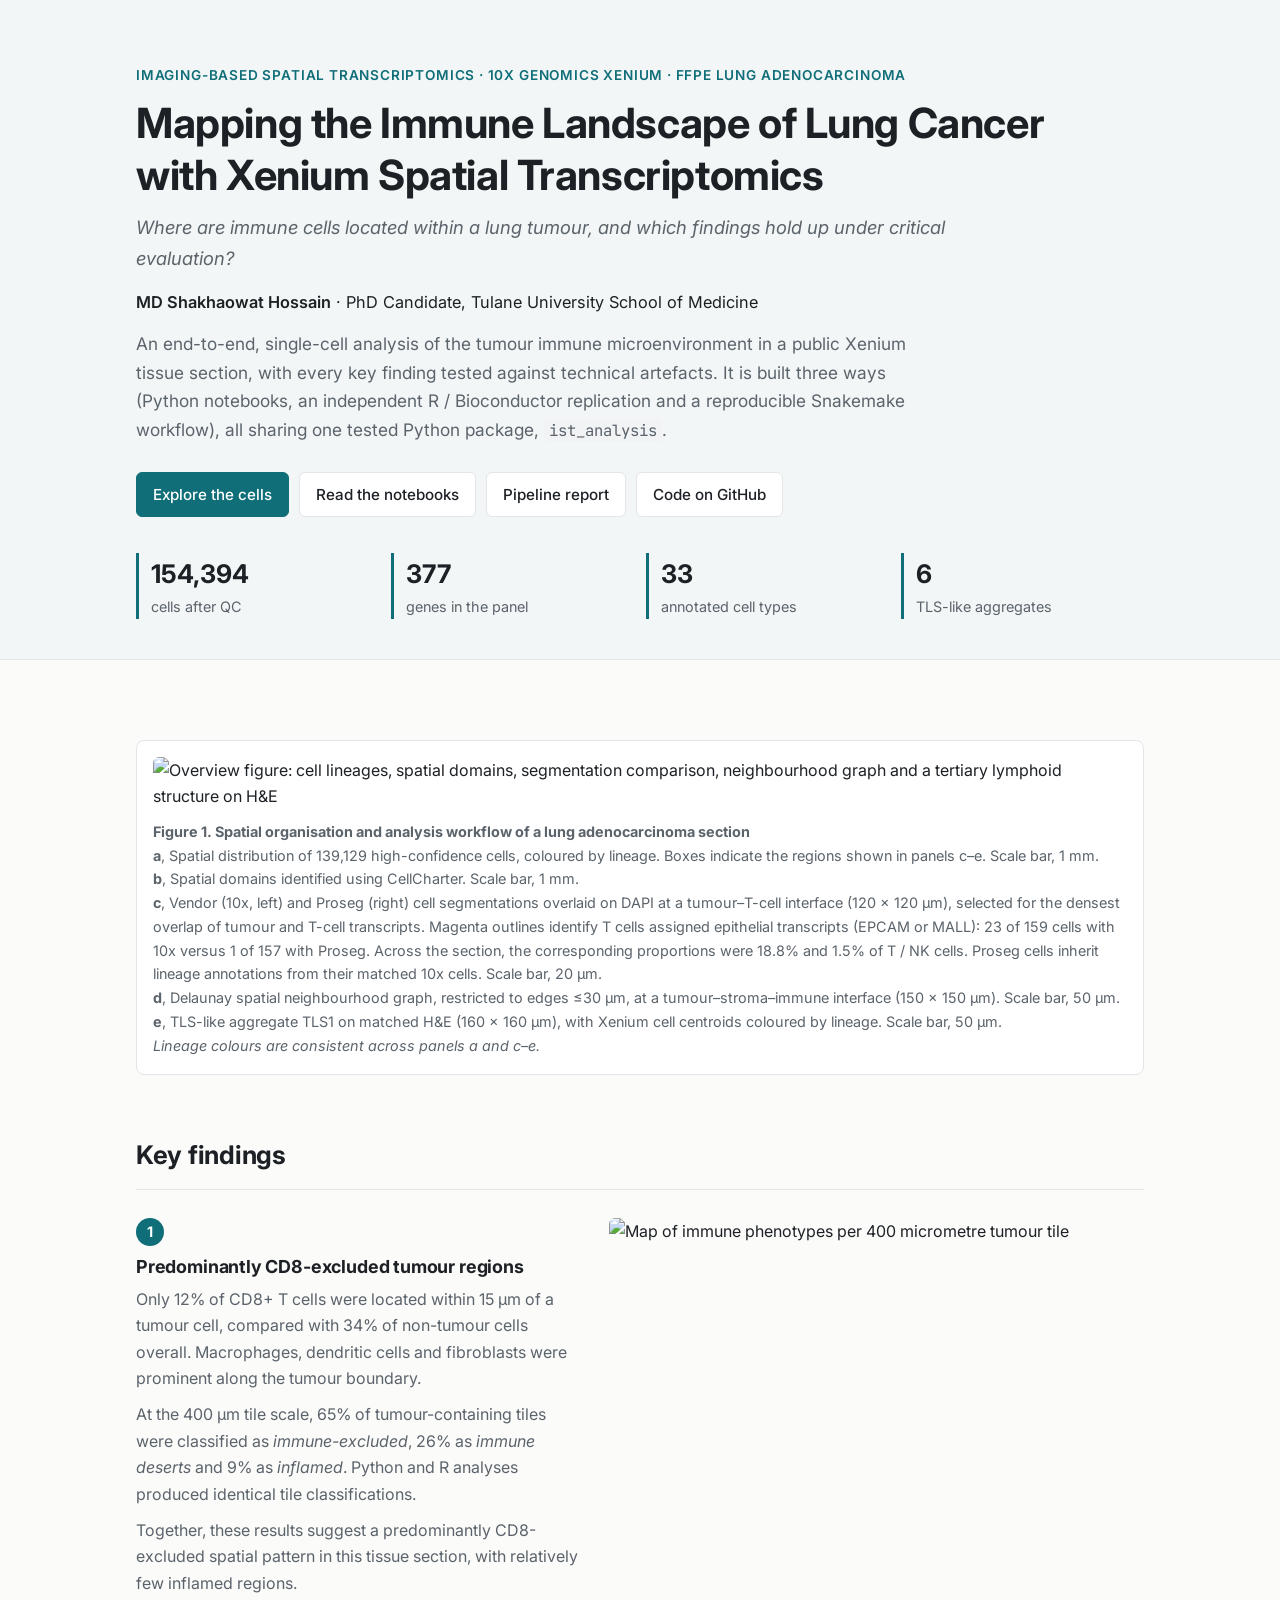
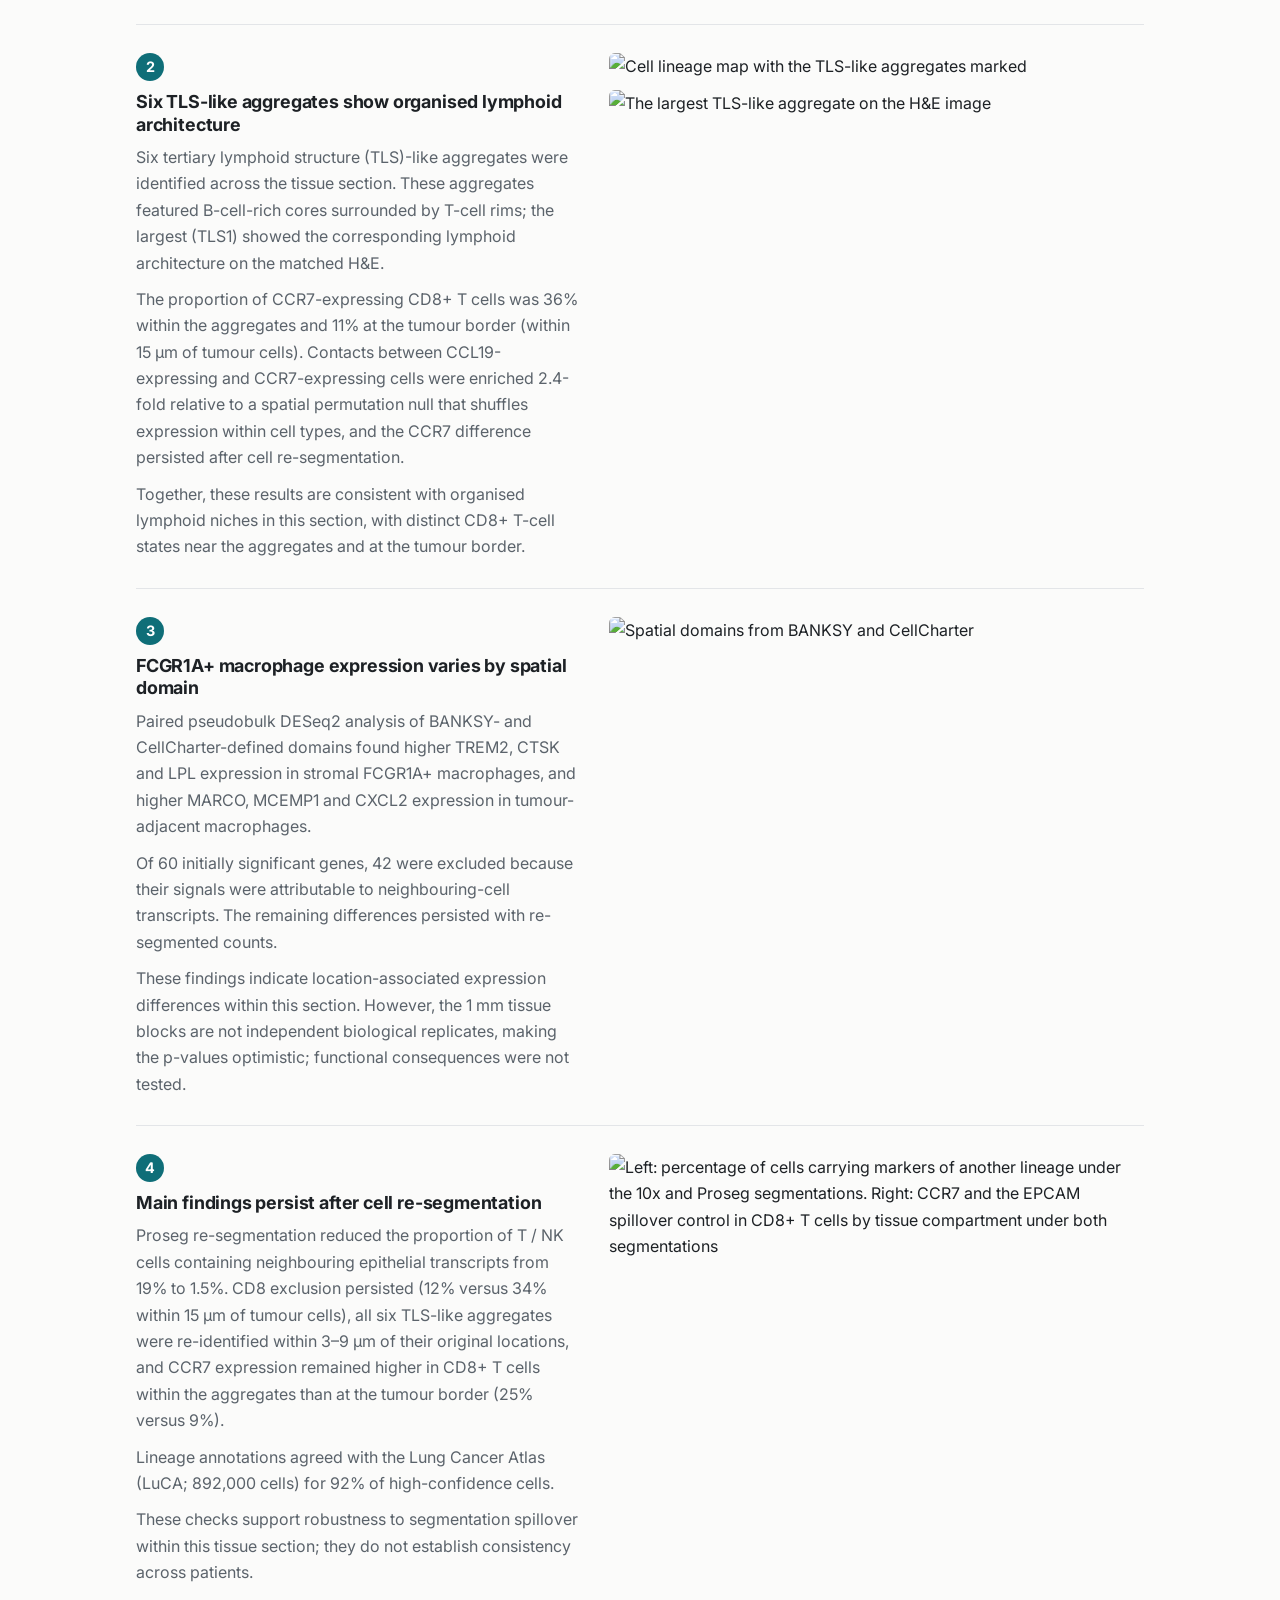
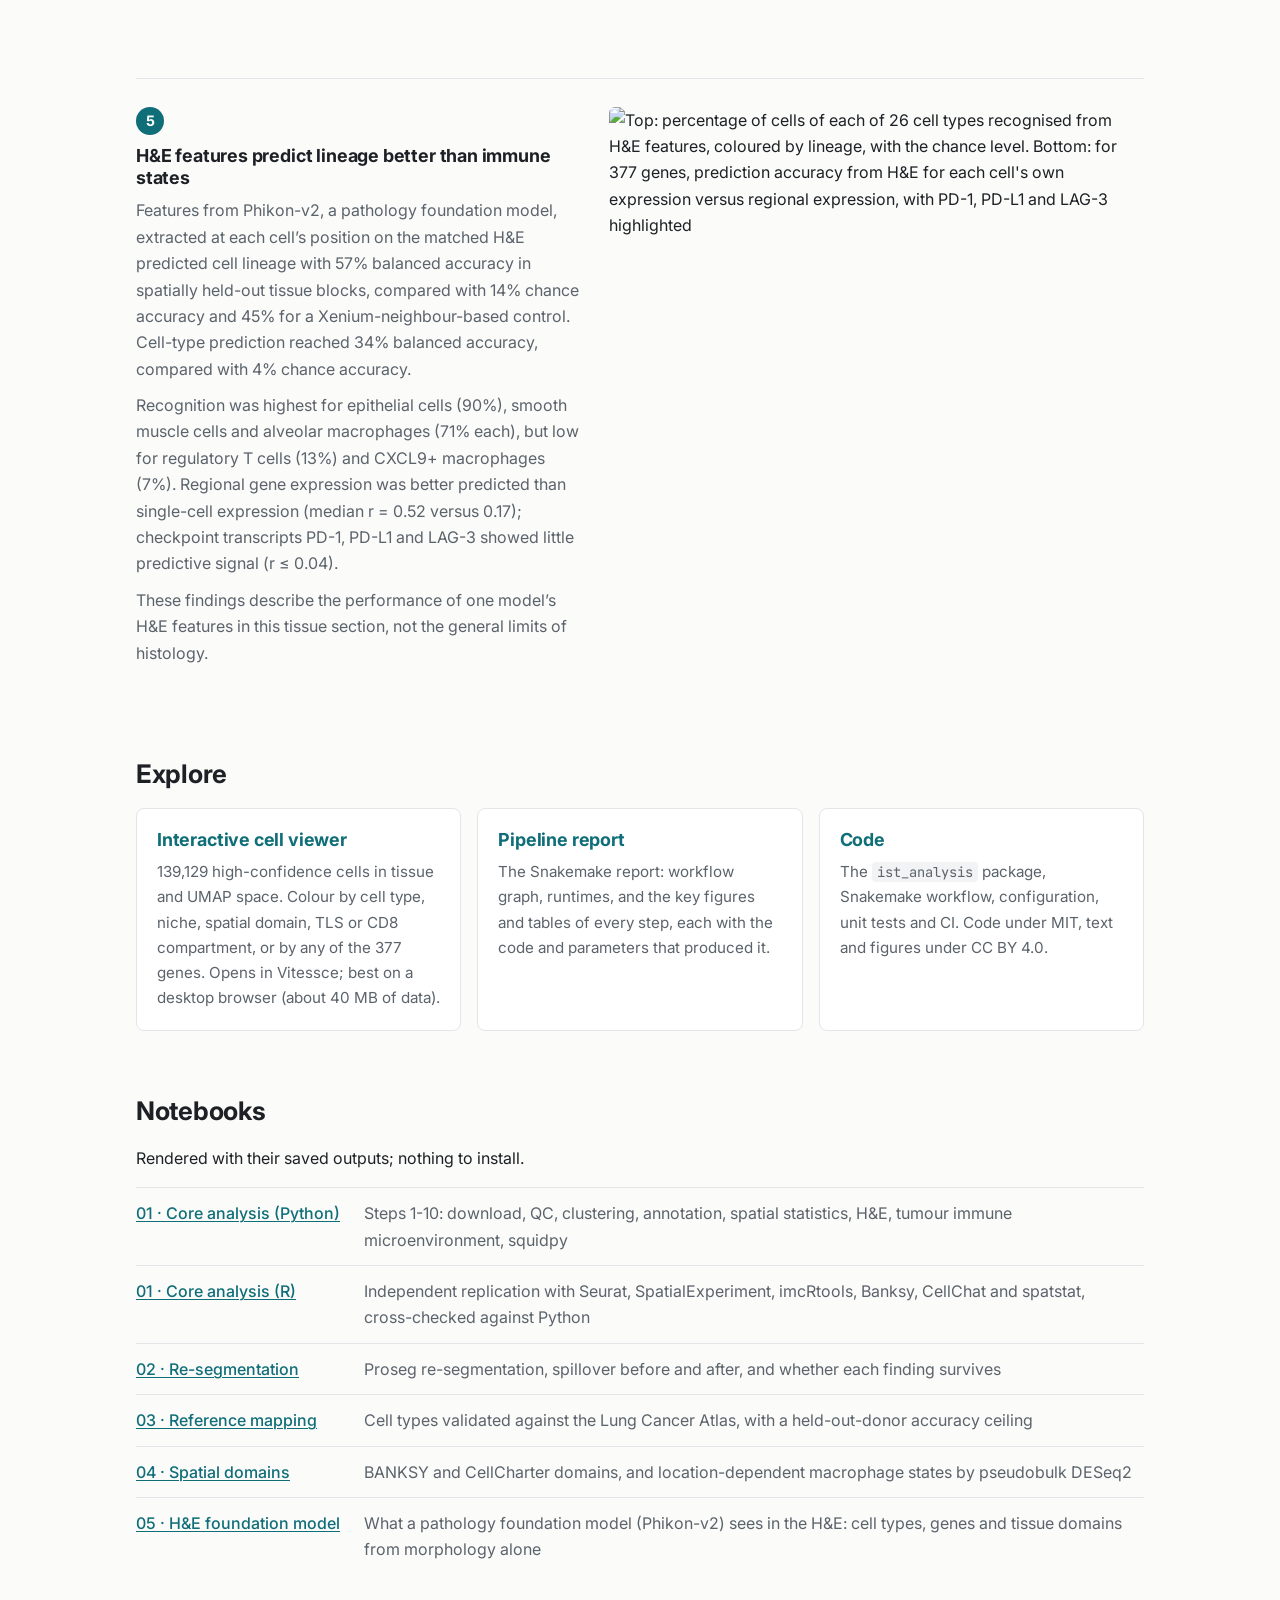
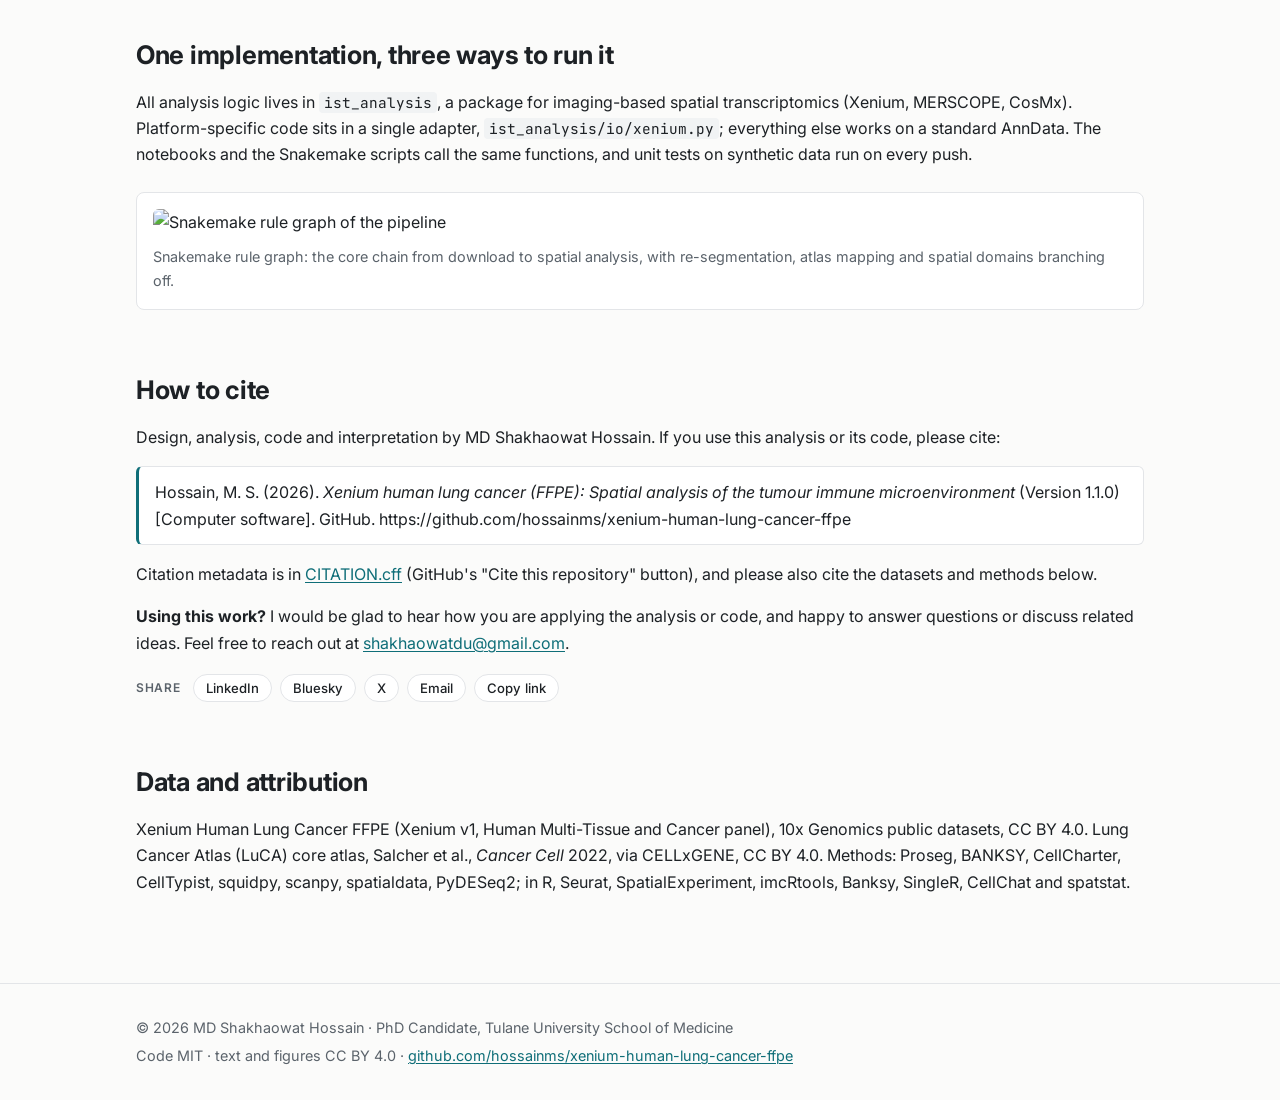
==== site/index.html @ feb4be0e "Add a tracker-free share row to the project website Share links for LinkedIn, Bluesky, X and email, " ====
<!doctype html>
<html lang="en">

<head>
  <meta charset="utf-8">
  <meta name="viewport" content="width=device-width, initial-scale=1">
  <title>Xenium Lung Cancer Immune Landscape</title>
  <meta name="description"
    content="An end-to-end, single-cell analysis of the tumour immune microenvironment in a public 10x Genomics Xenium lung adenocarcinoma section, with every key finding tested against technical artefacts.">
  <meta property="og:type" content="website">
  <meta property="og:title" content="Mapping the Immune Landscape of Lung Cancer with Xenium Spatial Transcriptomics">
  <meta property="og:description"
    content="An end-to-end, single-cell analysis of the tumour immune microenvironment in a public 10x Genomics Xenium lung adenocarcinoma section, with every key finding tested against technical artefacts.">
  <meta property="og:url" content="https://hossainms.github.io/xenium-human-lung-cancer-ffpe/">
  <meta property="og:image"
    content="https://hossainms.github.io/xenium-human-lung-cancer-ffpe/images/overview_figure.jpg">
  <meta property="og:image:alt"
    content="Overview figure: cell lineages, spatial domains, segmentation on DAPI, a spatial neighbourhood graph and a tertiary lymphoid structure on H&amp;E">
  <meta name="twitter:card" content="summary_large_image">
  <meta name="author" content="MD Shakhaowat Hossain">
  <link rel="preconnect" href="https://fonts.googleapis.com">
  <link rel="preconnect" href="https://fonts.gstatic.com" crossorigin>
  <link
    href="https://fonts.googleapis.com/css2?family=Inter:wght@400;500;600;700&family=JetBrains+Mono:wght@400;500&display=swap"
    rel="stylesheet">
  <link rel="stylesheet" href="style.css">
</head>

<body>

  <header class="hero">
    <div class="wrap">
      <p class="eyebrow">Imaging-based spatial transcriptomics &middot; 10x Genomics Xenium &middot; FFPE lung
        adenocarcinoma</p>
      <h1>Mapping the Immune Landscape of Lung Cancer with Xenium Spatial Transcriptomics</h1>
      <p class="subtitle">Where are immune cells located within a lung tumour, and which findings hold up under critical
        evaluation?</p>
      <p class="byline"><strong>MD Shakhaowat Hossain</strong> &middot; PhD Candidate, Tulane University School of
        Medicine</p>
      <p class="lede">An end-to-end, single-cell analysis of the tumour immune microenvironment in a public Xenium
        tissue section,
        with every key finding tested against technical artefacts. It is built three ways (Python notebooks, an
        independent
        R / Bioconductor replication and a reproducible Snakemake workflow), all sharing one tested Python package,
        <code>ist_analysis</code>.
      </p>
      <div class="actions">
        <a class="btn primary"
          href="https://vitessce.io/#?url=https://hossainms.github.io/xenium-human-lung-cancer-ffpe/viewer/config.json">Explore
          the cells</a>
        <a class="btn" href="#notebooks">Read the notebooks</a>
        <a class="btn" href="report.html">Pipeline report</a>
        <a class="btn" href="https://github.com/hossainms/xenium-human-lung-cancer-ffpe">Code on GitHub</a>
      </div>
      <dl class="stats">
        <div>
          <dt>154,394</dt>
          <dd>cells after QC</dd>
        </div>
        <div>
          <dt>377</dt>
          <dd>genes in the panel</dd>
        </div>
        <div>
          <dt>33</dt>
          <dd>annotated cell types</dd>
        </div>
        <div>
          <dt>6</dt>
          <dd>TLS-like aggregates</dd>
        </div>
      </dl>
    </div>
  </header>

  <main class="wrap">

    <section id="overview">
      <figure class="wide"><img src="images/overview_figure.jpg"
          alt="Overview figure: cell lineages, spatial domains, segmentation comparison, neighbourhood graph and a tertiary lymphoid structure on H&amp;E"
          loading="lazy">
        <figcaption><strong>Figure 1. Spatial organisation and analysis workflow of a lung adenocarcinoma section</strong><br><strong>a</strong>, Spatial distribution of 139,129 high-confidence cells, coloured by lineage. Boxes indicate the regions shown in panels c&ndash;e. Scale bar, 1 mm.<br><strong>b</strong>, Spatial domains identified using CellCharter. Scale bar, 1 mm.<br><strong>c</strong>, Vendor (10x, left) and Proseg (right) cell segmentations overlaid on DAPI at a tumour&ndash;T-cell interface (120 &times; 120 &micro;m), selected for the densest overlap of tumour and T-cell transcripts. Magenta outlines identify T cells assigned epithelial transcripts (EPCAM or MALL): 23 of 159 cells with 10x versus 1 of 157 with Proseg. Across the section, the corresponding proportions were 18.8% and 1.5% of T / NK cells. Proseg cells inherit lineage annotations from their matched 10x cells. Scale bar, 20 &micro;m.<br><strong>d</strong>, Delaunay spatial neighbourhood graph, restricted to edges &le;30 &micro;m, at a tumour&ndash;stroma&ndash;immune interface (150 &times; 150 &micro;m). Scale bar, 50 &micro;m.<br><strong>e</strong>, TLS-like aggregate TLS1 on matched H&amp;E (160 &times; 160 &micro;m), with Xenium cell centroids coloured by lineage. Scale bar, 50 &micro;m.<br><em>Lineage colours are consistent across panels a and c&ndash;e.</em></figcaption>
      </figure>
    </section>

    <section id="findings">
      <h2>Key findings</h2>

      <article class="finding">
        <div class="text">
          <span class="num">1</span>
          <h3>Predominantly CD8-excluded tumour regions</h3>
          <p>Only 12% of CD8+ T cells were located within 15 &micro;m of a tumour cell, compared with 34% of non-tumour
            cells
            overall. Macrophages, dendritic cells and fibroblasts were prominent along the tumour boundary.</p>
          <p>At the 400 &micro;m tile scale, 65% of tumour-containing tiles were classified as <em>immune-excluded</em>,
            26% as
            <em>immune deserts</em> and 9% as <em>inflamed</em>. Python and R analyses produced identical tile
            classifications.
          </p>
          <p>Together, these results suggest a predominantly CD8-excluded spatial pattern in this tissue section, with
            relatively few inflamed regions.</p>
        </div>
        <figure><img src="images/immune_phenotypes.png" alt="Map of immune phenotypes per 400 micrometre tumour tile"
            loading="lazy"></figure>
      </article>

      <article class="finding">
        <div class="text">
          <span class="num">2</span>
          <h3>Six TLS-like aggregates show organised lymphoid architecture</h3>
          <p>Six tertiary lymphoid structure (TLS)-like aggregates were identified across the tissue section. These
            aggregates featured B-cell-rich cores surrounded by T-cell rims; the largest (TLS1) showed the corresponding
            lymphoid architecture on the matched H&amp;E.</p>
          <p>The proportion of CCR7-expressing CD8+ T cells was 36% within the aggregates and 11% at the tumour border
            (within 15 &micro;m of tumour cells). Contacts between CCL19-expressing and CCR7-expressing cells were
            enriched 2.4-fold relative to a spatial permutation null that shuffles expression within cell types, and the
            CCR7 difference persisted after cell re-segmentation.</p>
          <p>Together, these results are consistent with organised lymphoid niches in this section, with distinct CD8+
            T-cell states near the aggregates and at the tumour border.</p>
        </div>
        <figure><img src="images/tls_lineage_map.jpg" alt="Cell lineage map with the TLS-like aggregates marked"
            loading="lazy">
          <img src="images/he_tls_window.jpg" alt="The largest TLS-like aggregate on the H&amp;E image" loading="lazy">
        </figure>
      </article>

      <article class="finding">
        <div class="text">
          <span class="num">3</span>
          <h3>FCGR1A+ macrophage expression varies by spatial domain</h3>
          <p>Paired pseudobulk DESeq2 analysis of BANKSY- and CellCharter-defined domains found higher TREM2, CTSK and
            LPL expression in stromal FCGR1A+ macrophages, and higher MARCO, MCEMP1 and CXCL2 expression in
            tumour-adjacent macrophages.</p>
          <p>Of 60 initially significant genes, 42 were excluded because their signals were attributable to
            neighbouring-cell transcripts. The remaining differences persisted with re-segmented counts.</p>
          <p>These findings indicate location-associated expression differences within this section. However, the 1 mm
            tissue blocks are not independent biological replicates, making the p-values optimistic; functional
            consequences were not tested.</p>
        </div>
        <figure><img src="images/spatial_domains.jpg" alt="Spatial domains from BANKSY and CellCharter" loading="lazy">
        </figure>
      </article>

      <article class="finding">
        <div class="text">
          <span class="num">4</span>
          <h3>Main findings persist after cell re-segmentation</h3>
          <p>Proseg re-segmentation reduced the proportion of T / NK cells containing neighbouring epithelial
            transcripts from 19% to 1.5%. CD8 exclusion persisted (12% versus 34% within 15 &micro;m of tumour cells),
            all six TLS-like aggregates were re-identified within 3&ndash;9 &micro;m of their original locations, and
            CCR7 expression remained higher in CD8+ T cells within the aggregates than at the tumour border (25% versus
            9%).</p>
          <p>Lineage annotations agreed with the Lung Cancer Atlas (LuCA; 892,000 cells) for 92% of high-confidence
            cells.</p>
          <p>These checks support robustness to segmentation spillover within this tissue section; they do not establish
            consistency across patients.</p>
        </div>
        <figure><img src="images/resegmentation_robustness.jpg"
            alt="Left: percentage of cells carrying markers of another lineage under the 10x and Proseg segmentations. Right: CCR7 and the EPCAM spillover control in CD8+ T cells by tissue compartment under both segmentations"
            loading="lazy"></figure>
      </article>
    </section>

    <section id="he">
      <article class="finding">
        <div class="text">
          <span class="num">5</span>
          <h3>H&amp;E features predict lineage better than immune states</h3>
      <p>Features from Phikon-v2, a pathology foundation model, extracted at each cell’s position on the matched H&amp;E predicted cell lineage with 57% balanced accuracy in spatially held-out tissue blocks, compared with 14% chance accuracy and 45% for a Xenium-neighbour-based control. Cell-type prediction reached 34% balanced accuracy, compared with 4% chance accuracy.</p>
      <p>Recognition was highest for epithelial cells (90%), smooth muscle cells and alveolar macrophages (71% each), but low for regulatory T cells (13%) and CXCL9+ macrophages (7%). Regional gene expression was better predicted than single-cell expression (median r = 0.52 versus 0.17); checkpoint transcripts PD-1, PD-L1 and LAG-3 showed little predictive signal (r &le; 0.04).</p>
      <p>These findings describe the performance of one model’s H&amp;E features in this tissue section, not the general limits of histology.</p>
    </div>
    <figure><img src="images/he_foundation_model.jpg" alt="Top: percentage of cells of each of 26 cell types recognised from H&amp;E features, coloured by lineage, with the chance level. Bottom: for 377 genes, prediction accuracy from H&amp;E for each cell's own expression versus regional expression, with PD-1, PD-L1 and LAG-3 highlighted" loading="lazy"></figure>
      </article>
    </section>

    <section id="explore">
      <h2>Explore</h2>
      <div class="cards">
        <a class="card"
          href="https://vitessce.io/#?url=https://hossainms.github.io/xenium-human-lung-cancer-ffpe/viewer/config.json">
          <h3>Interactive cell viewer</h3>
          <p>139,129 high-confidence cells in tissue and UMAP space. Colour by cell type, niche, spatial domain, TLS or
            CD8 compartment, or by any of the 377 genes. Opens in Vitessce; best on a desktop
            browser (about 40 MB of data).</p>
        </a>
        <a class="card" href="report.html">
          <h3>Pipeline report</h3>
          <p>The Snakemake report: workflow graph, runtimes, and the key figures and tables of every step, each with the
            code
            and parameters that produced it.</p>
        </a>
        <a class="card" href="https://github.com/hossainms/xenium-human-lung-cancer-ffpe">
          <h3>Code</h3>
          <p>The <code>ist_analysis</code> package, Snakemake workflow, configuration, unit tests and CI. Code under
            MIT,
            text and figures under CC BY 4.0.</p>
        </a>
      </div>
    </section>

    <section id="notebooks">
      <h2>Notebooks</h2>
      <p>Rendered with their saved outputs; nothing to install.</p>
      <table class="list">
        <tbody>
          <tr>
            <td><a href="notebooks/01_core_python.html">01 &middot; Core analysis (Python)</a></td>
            <td>Steps 1-10: download, QC, clustering, annotation, spatial statistics, H&amp;E, tumour immune
              microenvironment, squidpy</td>
          </tr>
          <tr>
            <td><a href="notebooks/01_core_R.html">01 &middot; Core analysis (R)</a></td>
            <td>Independent replication with Seurat, SpatialExperiment, imcRtools, Banksy, CellChat and spatstat,
              cross-checked against Python</td>
          </tr>
          <tr>
            <td><a href="notebooks/02_resegmentation_proseg.html">02 &middot; Re-segmentation</a></td>
            <td>Proseg re-segmentation, spillover before and after, and whether each finding survives</td>
          </tr>
          <tr>
            <td><a href="notebooks/03_reference_mapping.html">03 &middot; Reference mapping</a></td>
            <td>Cell types validated against the Lung Cancer Atlas, with a held-out-donor accuracy ceiling</td>
          </tr>
          <tr>
            <td><a href="notebooks/04_spatial_domains.html">04 &middot; Spatial domains</a></td>
            <td>BANKSY and CellCharter domains, and location-dependent macrophage states by pseudobulk DESeq2</td>
          </tr>
          <tr>
            <td><a href="notebooks/05_he_foundation_model.html">05 &middot; H&amp;E foundation model</a></td>
            <td>What a pathology foundation model (Phikon-v2) sees in the H&amp;E: cell types, genes and tissue domains
              from morphology alone</td>
          </tr>
        </tbody>
      </table>
    </section>

    <section id="pipeline">
      <h2>One implementation, three ways to run it</h2>
      <p>All analysis logic lives in <code>ist_analysis</code>, a package for imaging-based spatial transcriptomics
        (Xenium, MERSCOPE, CosMx). Platform-specific code sits in a single adapter,
        <code>ist_analysis/io/xenium.py</code>;
        everything else works on a standard AnnData. The notebooks and the Snakemake scripts call the same functions,
        and
        unit tests on synthetic data run on every push.</p>
      <figure class="wide"><img src="images/rulegraph.png" alt="Snakemake rule graph of the pipeline" loading="lazy">
        <figcaption>Snakemake rule graph: the core chain from download to spatial analysis, with re-segmentation, atlas
          mapping and spatial domains branching off.</figcaption>
      </figure>
    </section>

    <section id="cite">
      <h2>How to cite</h2>
      <p>Design, analysis, code and interpretation by MD Shakhaowat Hossain. If you use this analysis or its code,
        please cite:</p>
      <p class="citation">Hossain, M. S. (2026). <em>Xenium human lung cancer (FFPE): Spatial analysis of the tumour
          immune
          microenvironment</em> (Version 1.1.0) [Computer software]. GitHub.
        https://github.com/hossainms/xenium-human-lung-cancer-ffpe</p>
      <p>Citation metadata is in <a
          href="https://github.com/hossainms/xenium-human-lung-cancer-ffpe/blob/main/CITATION.cff">CITATION.cff</a>
        (GitHub's "Cite this repository" button), and please also cite the datasets and methods below.</p>
      <p><strong>Using this work?</strong> I would be glad to hear how you are applying the analysis or code, and happy
        to answer
        questions or discuss related ideas. Feel free to reach out at <a
          href="mailto:shakhaowatdu@gmail.com">shakhaowatdu@gmail.com</a>.</p>
      <div class="share-row" data-url="https://hossainms.github.io/xenium-human-lung-cancer-ffpe/" data-title="Mapping the Immune Landscape of Lung Cancer with Xenium Spatial Transcriptomics">
    <span class="share-label">Share</span>
    <button type="button" class="share-pill" data-native-share hidden>Share&hellip;</button>
    <a class="share-pill" href="https://www.linkedin.com/sharing/share-offsite/?url=https%3A%2F%2Fhossainms.github.io%2Fxenium-human-lung-cancer-ffpe%2F" target="_blank" rel="noopener noreferrer">LinkedIn</a>
    <a class="share-pill" href="https://bsky.app/intent/compose?text=Mapping%20the%20Immune%20Landscape%20of%20Lung%20Cancer%20with%20Xenium%20Spatial%20Transcriptomics%20https%3A%2F%2Fhossainms.github.io%2Fxenium-human-lung-cancer-ffpe%2F" target="_blank" rel="noopener noreferrer">Bluesky</a>
    <a class="share-pill" href="https://x.com/intent/post?text=Mapping%20the%20Immune%20Landscape%20of%20Lung%20Cancer%20with%20Xenium%20Spatial%20Transcriptomics&amp;url=https%3A%2F%2Fhossainms.github.io%2Fxenium-human-lung-cancer-ffpe%2F" target="_blank" rel="noopener noreferrer">X</a>
    <a class="share-pill" href="mailto:?subject=Mapping%20the%20Immune%20Landscape%20of%20Lung%20Cancer%20with%20Xenium%20Spatial%20Transcriptomics&amp;body=An%20end-to-end%2C%20single-cell%20analysis%20of%20the%20tumour%20immune%20microenvironment%20in%20a%20public%2010x%20Genomics%20Xenium%20lung%20adenocarcinoma%20section.%0A%0Ahttps%3A%2F%2Fhossainms.github.io%2Fxenium-human-lung-cancer-ffpe%2F">Email</a>
    <button type="button" class="share-pill" data-copy-link>Copy link</button>
  </div>
  <script>
    document.querySelectorAll(".share-row").forEach(function (row) {
      var url = row.dataset.url, title = row.dataset.title;
      var nat = row.querySelector("[data-native-share]");
      if (nat && navigator.share) { nat.hidden = false; nat.onclick = function () { navigator.share({ title: title, url: url }).catch(function () {}); }; }
      var copy = row.querySelector("[data-copy-link]");
      copy.onclick = function () {
        (navigator.clipboard ? navigator.clipboard.writeText(url) : Promise.reject()).then(
          function () { copy.textContent = "Link copied"; }, function () { copy.textContent = url; });
        setTimeout(function () { copy.textContent = "Copy link"; }, 2500);
      };
    });
  </script>
</section>

    <section id="data">
      <h2>Data and attribution</h2>
      <p>Xenium Human Lung Cancer FFPE (Xenium v1, Human Multi-Tissue and Cancer panel), 10x Genomics public datasets,
        CC BY 4.0. Lung Cancer Atlas (LuCA) core atlas, Salcher et al., <em>Cancer Cell</em> 2022, via CELLxGENE, CC BY
        4.0.
        Methods: Proseg, BANKSY, CellCharter, CellTypist, squidpy, scanpy, spatialdata, PyDESeq2; in R, Seurat,
        SpatialExperiment, imcRtools, Banksy, SingleR, CellChat and spatstat.</p>
    </section>

  </main>

  <footer>
    <div class="wrap">
      <p>&copy; 2026 MD Shakhaowat Hossain &middot; PhD Candidate, Tulane University School of Medicine</p>
      <p>Code MIT &middot; text and figures CC BY 4.0 &middot;
        <a
          href="https://github.com/hossainms/xenium-human-lung-cancer-ffpe">github.com/hossainms/xenium-human-lung-cancer-ffpe</a>
      </p>
    </div>
  </footer>

</body>

</html>
---- site/style.css ----
:root {
  --bg: #fbfbfa;
  --surface: #ffffff;
  --text: #1d2125;
  --muted: #5b636b;
  --line: #e3e5e8;
  --accent: #0f6e78;
  --accent-text: #ffffff;
  --code-bg: #f1f3f4;
  --hero-bg: #f2f6f6;
}
@media (prefers-color-scheme: dark) {
  :root:not([data-theme="light"]) {
    --bg: #14171a;
    --surface: #1b1f23;
    --text: #e6e8ea;
    --muted: #a0a8b0;
    --line: #2d3338;
    --accent: #5fc3cc;
    --accent-text: #0d1416;
    --code-bg: #242a2f;
    --hero-bg: #172024;
  }
}
:root[data-theme="dark"] {
  --bg: #14171a; --surface: #1b1f23; --text: #e6e8ea; --muted: #a0a8b0; --line: #2d3338;
  --accent: #5fc3cc; --accent-text: #0d1416; --code-bg: #242a2f; --hero-bg: #172024;
}

* { box-sizing: border-box; }
html { scroll-behavior: smooth; }
body {
  margin: 0;
  background: var(--bg);
  color: var(--text);
  font: 16px/1.65 Inter, system-ui, -apple-system, "Segoe UI", sans-serif;
  -webkit-font-smoothing: antialiased;
}
.wrap { max-width: 1040px; margin: 0 auto; padding: 0 16px; }
a { color: var(--accent); text-decoration-thickness: 1px; text-underline-offset: 2px; }
code { font: 0.9em "JetBrains Mono", ui-monospace, monospace; background: var(--code-bg); padding: 1px 5px; border-radius: 4px; }
h1, h2, h3 { line-height: 1.25; letter-spacing: -0.01em; }
h2 { font-size: 1.6rem; margin: 0 0 18px; }
h3 { font-size: 1.12rem; margin: 0 0 8px; }
section { padding: 56px 0 8px; }
img { max-width: 100%; height: auto; display: block; border-radius: 6px; }

/* hero */
.hero { background: var(--hero-bg); border-bottom: 1px solid var(--line); padding: 64px 0 40px; }
.eyebrow { color: var(--accent); font-weight: 600; font-size: 0.85rem; text-transform: uppercase; letter-spacing: 0.06em; margin: 0 0 12px; }
.hero h1 { font-size: clamp(1.8rem, 4vw, 2.6rem); margin: 0 0 16px; max-width: 22em; }
.subtitle { color: var(--muted); font-size: 1.15rem; font-style: italic; margin: -6px 0 16px; max-width: 44em; }
.byline { font-size: 1.02rem; margin: 0 0 14px; }
.byline strong { font-weight: 600; }
.citation { background: var(--surface); border: 1px solid var(--line); border-left: 3px solid var(--accent); border-radius: 6px; padding: 12px 16px; }
.lede { color: var(--muted); font-size: 1.08rem; max-width: 46em; margin: 0 0 28px; }
.actions { display: flex; flex-wrap: wrap; gap: 10px; margin-bottom: 36px; }
.btn {
  display: inline-block; padding: 9px 16px; border-radius: 6px; border: 1px solid var(--line);
  background: var(--surface); color: var(--text); text-decoration: none; font-weight: 500; font-size: 0.95rem;
}
.btn:hover { border-color: var(--accent); }
.btn.primary { background: var(--accent); border-color: var(--accent); color: var(--accent-text); }
.stats { display: grid; grid-template-columns: repeat(4, 1fr); gap: 12px; margin: 0; }
.stats div { border-left: 3px solid var(--accent); padding-left: 12px; }
.stats dt { font-size: 1.6rem; font-weight: 700; }
.stats dd { margin: 0; color: var(--muted); font-size: 0.9rem; }

/* findings */
.finding {
  display: grid; grid-template-columns: minmax(0, 5fr) minmax(0, 6fr); gap: 28px; align-items: start;
  padding: 28px 0; border-top: 1px solid var(--line);
}
.finding.plain { grid-template-columns: 1fr; }
.finding.plain .text { max-width: 46em; }
.finding figure { margin: 0; display: grid; gap: 10px; }
.finding p { color: var(--muted); margin: 0; }
.finding p + p { margin-top: 10px; }
.num {
  display: inline-grid; place-items: center; width: 28px; height: 28px; border-radius: 50%;
  background: var(--accent); color: var(--accent-text); font-weight: 700; font-size: 0.9rem; margin-bottom: 10px;
}

/* cards */
.cards { display: grid; grid-template-columns: repeat(3, 1fr); gap: 16px; }
.card {
  display: block; background: var(--surface); border: 1px solid var(--line); border-radius: 8px; padding: 20px;
  color: var(--text); text-decoration: none;
}
.card:hover { border-color: var(--accent); }
.card h3 { color: var(--accent); }
.card p { color: var(--muted); margin: 0; font-size: 0.95rem; }

/* notebook list */
.list { width: 100%; border-collapse: collapse; }
.list td { padding: 12px 10px 12px 0; border-top: 1px solid var(--line); vertical-align: top; }
.list td:first-child { white-space: nowrap; font-weight: 500; padding-right: 24px; }
.list td:last-child { color: var(--muted); }

figure.wide { margin: 24px 0 0; background: #ffffff; border: 1px solid var(--line); border-radius: 8px; padding: 16px; }
figure.wide figcaption { color: #5b636b; font-size: 0.9rem; margin-top: 10px; }

footer { margin-top: 64px; padding: 28px 0; border-top: 1px solid var(--line); color: var(--muted); font-size: 0.9rem; }
footer p { margin: 4px 0; }

@media (max-width: 760px) {
  .hero { padding: 40px 0 28px; }
  .stats { grid-template-columns: repeat(2, 1fr); }
  .finding { grid-template-columns: 1fr; gap: 16px; }
  .cards { grid-template-columns: 1fr; }
  .list td { display: block; padding: 4px 0; border: 0; }
  .list tr { display: block; border-top: 1px solid var(--line); padding: 10px 0; }
  .list td:first-child { white-space: normal; }
}

/* share row: plain links, no third-party scripts */
.share-row { display: flex; flex-wrap: wrap; align-items: center; gap: 8px; margin-top: 18px; }
.share-label { color: var(--muted); font-size: 0.75rem; font-weight: 600; letter-spacing: 0.06em; text-transform: uppercase; margin-right: 4px; }
.share-pill { font: 500 0.82rem Inter, system-ui, sans-serif; padding: 5px 12px; border-radius: 999px; border: 1px solid var(--line);
  background: var(--surface); color: var(--text); text-decoration: none; cursor: pointer; }
.share-pill:hover { border-color: var(--accent); }
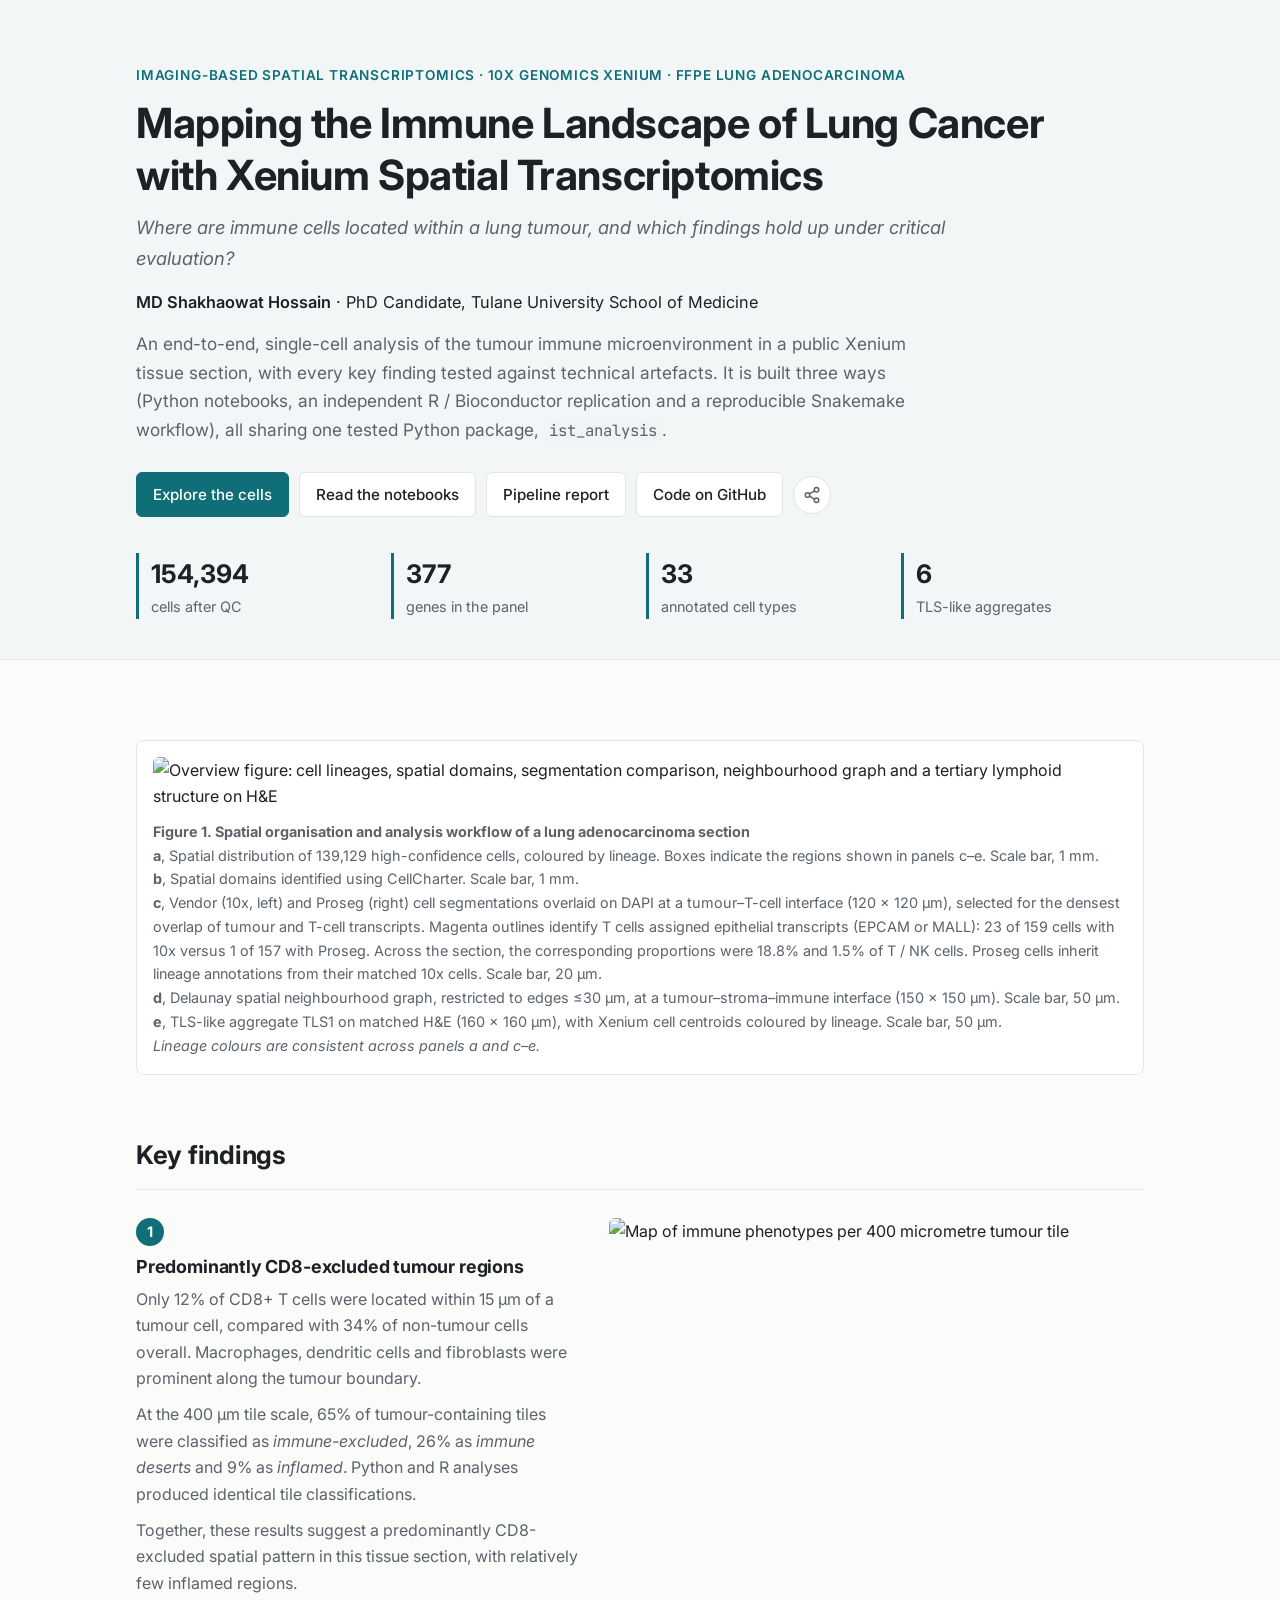
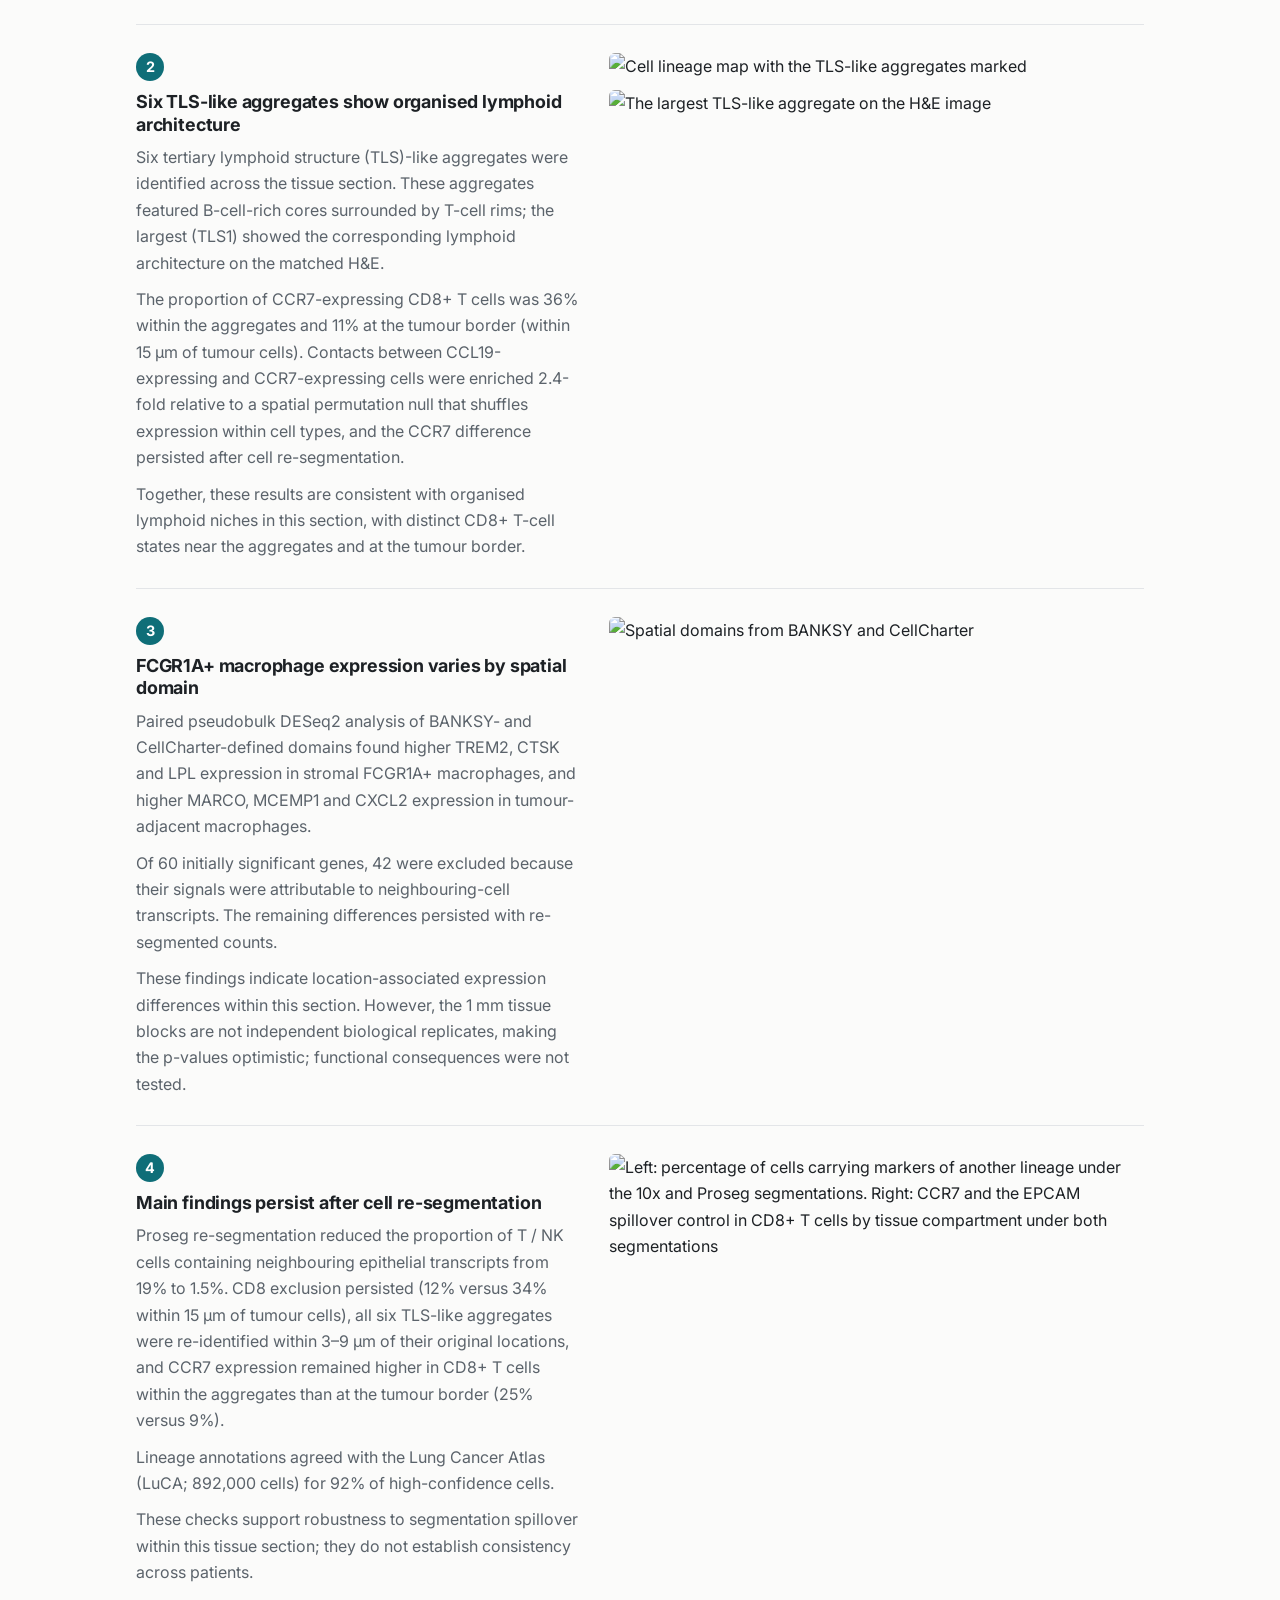
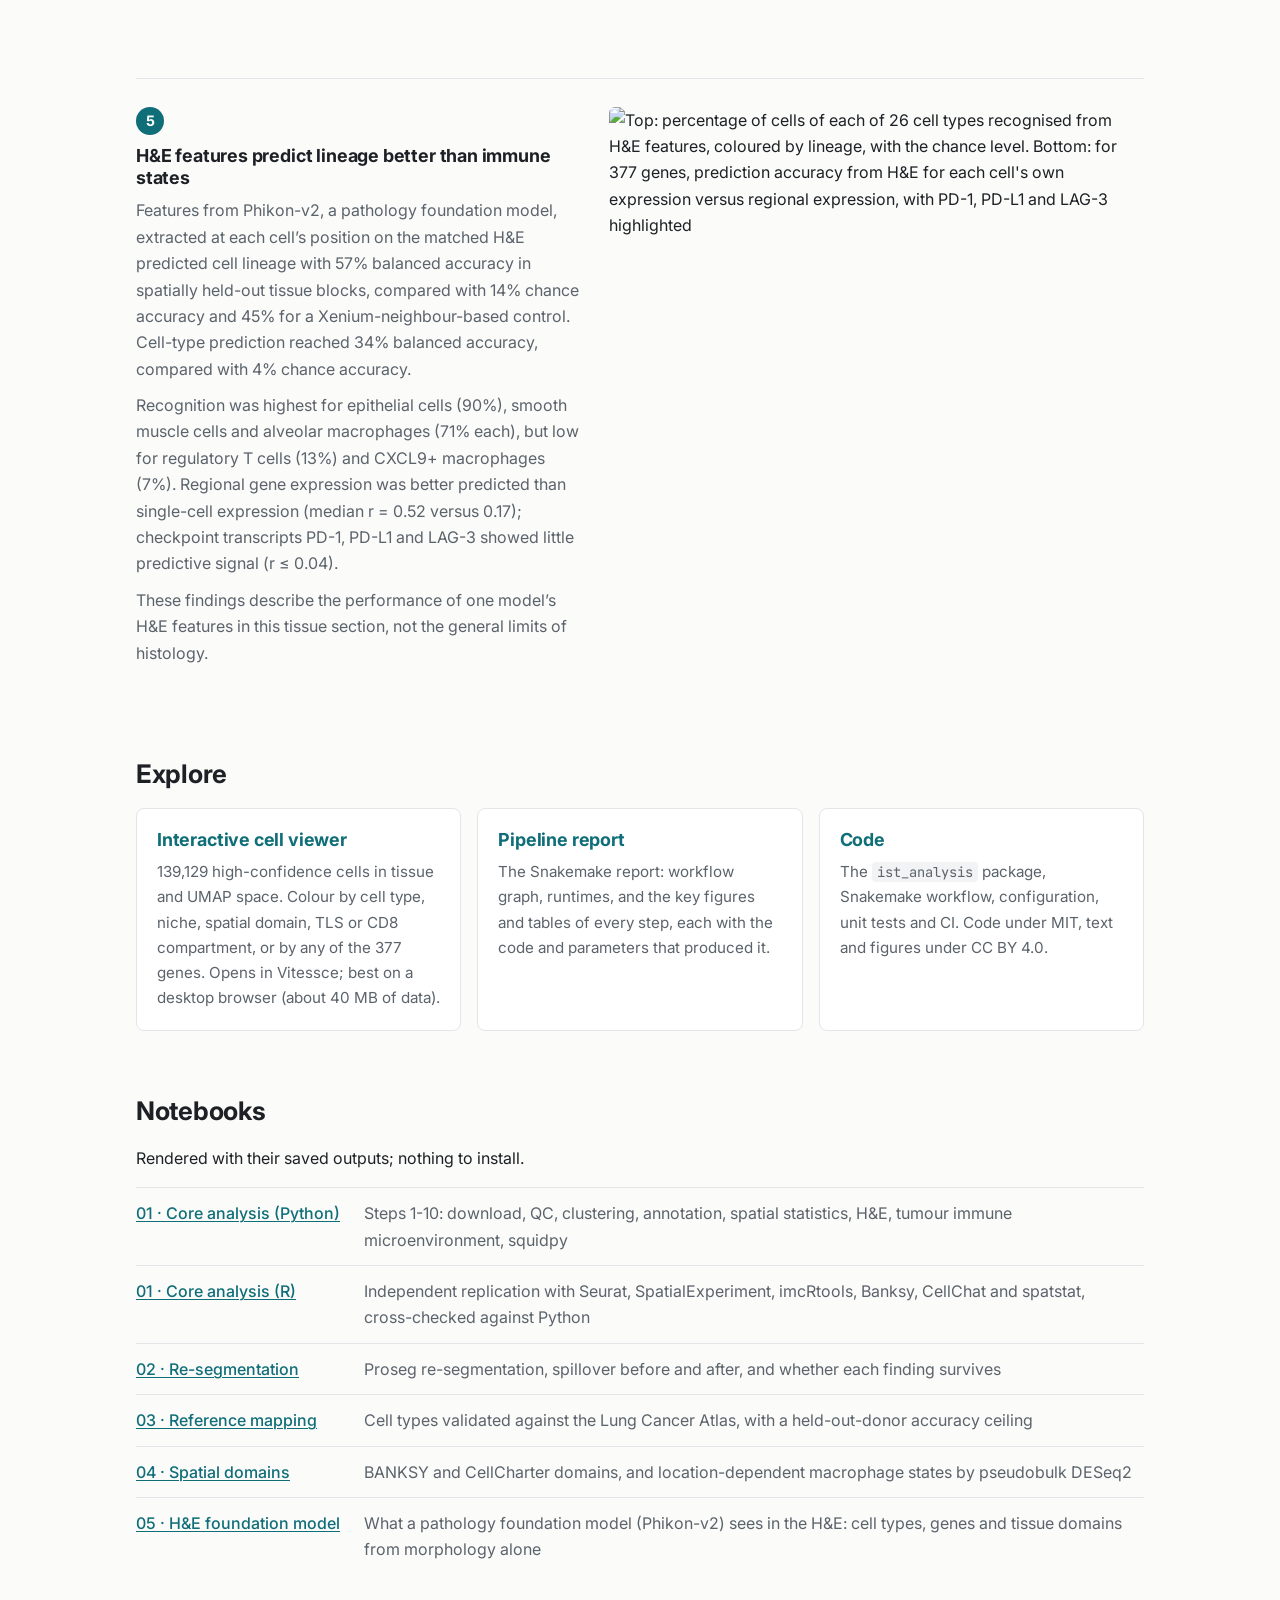
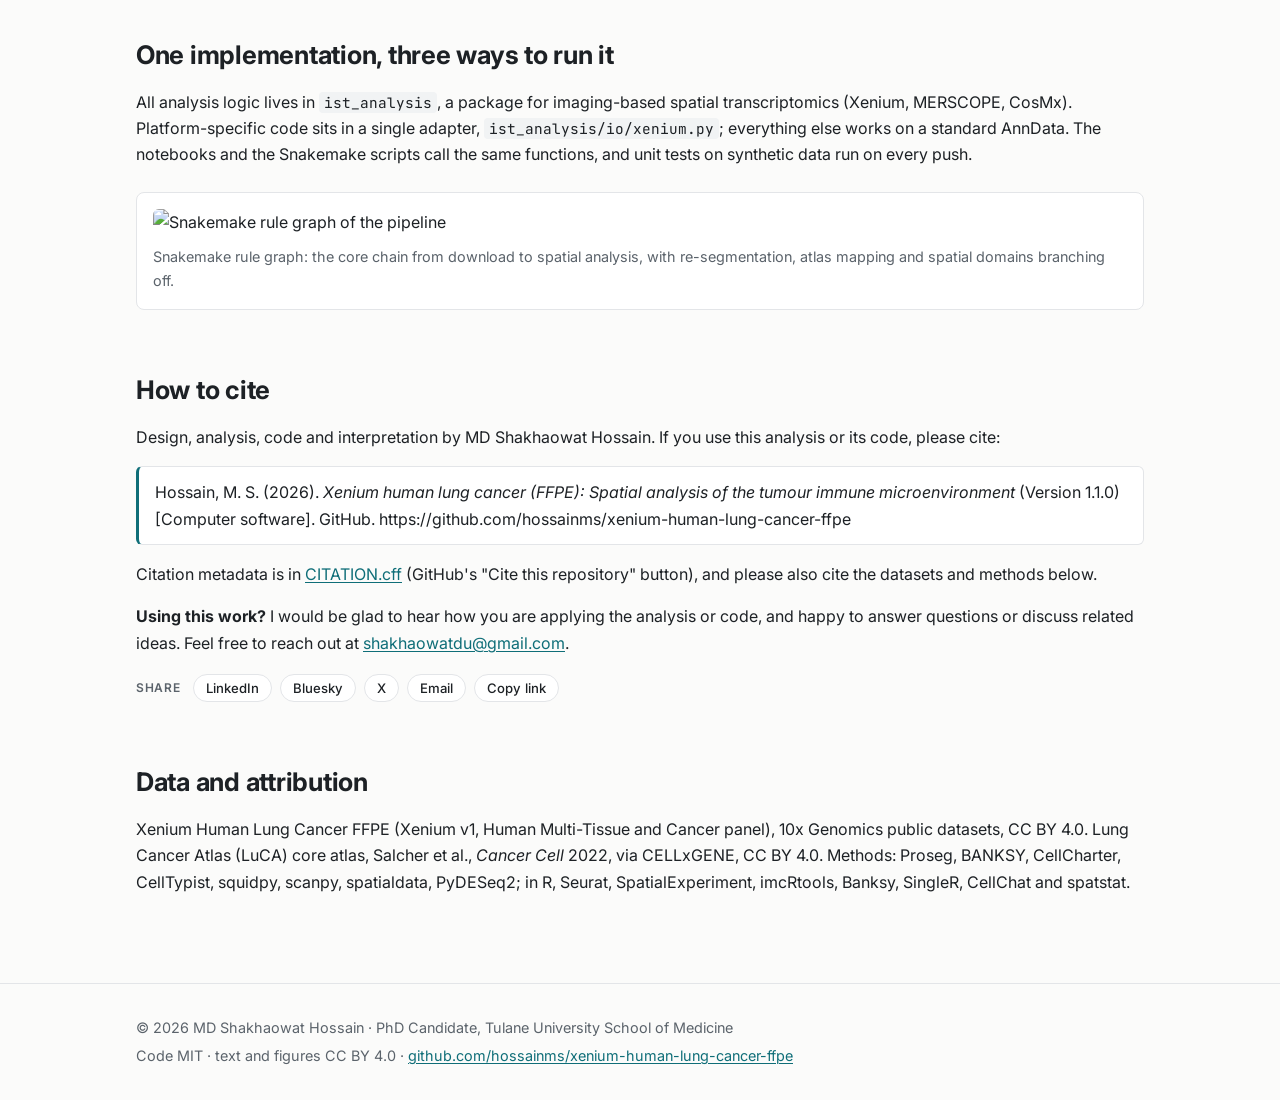
==== commit 850f5cc4: "Add a share icon to the project website header A compact share icon after the action buttons opens a" ====
--- a/site/index.html
+++ b/site/index.html
@@ -51,6 +51,16 @@
         <a class="btn" href="#notebooks">Read the notebooks</a>
         <a class="btn" href="report.html">Pipeline report</a>
         <a class="btn" href="https://github.com/hossainms/xenium-human-lung-cancer-ffpe">Code on GitHub</a>
+        <details class="share-menu">
+          <summary aria-label="Share this page" title="Share this page"><svg viewBox="0 0 24 24" width="18" height="18" fill="none" stroke="currentColor" stroke-width="2" stroke-linecap="round" stroke-linejoin="round" aria-hidden="true"><circle cx="18" cy="5" r="3"/><circle cx="6" cy="12" r="3"/><circle cx="18" cy="19" r="3"/><line x1="8.59" y1="13.51" x2="15.42" y2="17.49"/><line x1="15.41" y1="6.51" x2="8.59" y2="10.49"/></svg></summary>
+          <div class="share-menu-panel" role="menu">
+            <a role="menuitem" href="https://www.linkedin.com/sharing/share-offsite/?url=https%3A%2F%2Fhossainms.github.io%2Fxenium-human-lung-cancer-ffpe%2F" target="_blank" rel="noopener noreferrer">LinkedIn</a>
+            <a role="menuitem" href="https://bsky.app/intent/compose?text=Mapping%20the%20Immune%20Landscape%20of%20Lung%20Cancer%20with%20Xenium%20Spatial%20Transcriptomics%20https%3A%2F%2Fhossainms.github.io%2Fxenium-human-lung-cancer-ffpe%2F" target="_blank" rel="noopener noreferrer">Bluesky</a>
+            <a role="menuitem" href="https://x.com/intent/post?text=Mapping%20the%20Immune%20Landscape%20of%20Lung%20Cancer%20with%20Xenium%20Spatial%20Transcriptomics&amp;url=https%3A%2F%2Fhossainms.github.io%2Fxenium-human-lung-cancer-ffpe%2F" target="_blank" rel="noopener noreferrer">X</a>
+            <a role="menuitem" href="mailto:?subject=Mapping%20the%20Immune%20Landscape%20of%20Lung%20Cancer%20with%20Xenium%20Spatial%20Transcriptomics&amp;body=An%20end-to-end%2C%20single-cell%20analysis%20of%20the%20tumour%20immune%20microenvironment%20in%20a%20public%2010x%20Genomics%20Xenium%20lung%20adenocarcinoma%20section.%0A%0Ahttps%3A%2F%2Fhossainms.github.io%2Fxenium-human-lung-cancer-ffpe%2F">Email</a>
+            <button type="button" role="menuitem" data-copy-link>Copy link</button>
+          </div>
+        </details>
       </div>
       <dl class="stats">
         <div>
@@ -275,17 +285,31 @@
     <button type="button" class="share-pill" data-copy-link>Copy link</button>
   </div>
   <script>
-    document.querySelectorAll(".share-row").forEach(function (row) {
-      var url = row.dataset.url, title = row.dataset.title;
-      var nat = row.querySelector("[data-native-share]");
-      if (nat && navigator.share) { nat.hidden = false; nat.onclick = function () { navigator.share({ title: title, url: url }).catch(function () {}); }; }
-      var copy = row.querySelector("[data-copy-link]");
-      copy.onclick = function () {
+    (function () {
+      var url = "https://hossainms.github.io/xenium-human-lung-cancer-ffpe/", title = "Mapping the Immune Landscape of Lung Cancer with Xenium Spatial Transcriptomics";
+      var canShare = typeof navigator.share === "function";
+      function copyTo(btn, after) {
         (navigator.clipboard ? navigator.clipboard.writeText(url) : Promise.reject()).then(
-          function () { copy.textContent = "Link copied"; }, function () { copy.textContent = url; });
-        setTimeout(function () { copy.textContent = "Copy link"; }, 2500);
-      };
-    });
+          function () { btn.textContent = "Link copied"; }, function () { btn.textContent = url; });
+        setTimeout(function () { btn.textContent = "Copy link"; if (after) after(); }, 1500);
+      }
+      document.querySelectorAll(".share-row").forEach(function (row) {
+        var nat = row.querySelector("[data-native-share]");
+        if (nat && canShare) { nat.hidden = false; nat.onclick = function () { navigator.share({ title: title, url: url }).catch(function () {}); }; }
+        var copy = row.querySelector("[data-copy-link]");
+        if (copy) copy.onclick = function () { copyTo(copy); };
+      });
+      document.querySelectorAll("details.share-menu").forEach(function (menu) {
+        var summary = menu.querySelector("summary");
+        if (canShare && window.matchMedia("(pointer: coarse)").matches) {
+          summary.addEventListener("click", function (e) { e.preventDefault(); navigator.share({ title: title, url: url }).catch(function () {}); });
+        }
+        var copy = menu.querySelector("[data-copy-link]");
+        if (copy) copy.onclick = function () { copyTo(copy, function () { menu.open = false; }); };
+        document.addEventListener("click", function (e) { if (menu.open && !menu.contains(e.target)) menu.open = false; });
+        document.addEventListener("keydown", function (e) { if (e.key === "Escape") menu.open = false; });
+      });
+    })();
   </script>
 </section>
 
--- a/site/style.css
+++ b/site/style.css
@@ -119,3 +119,15 @@
 .share-pill { font: 500 0.82rem Inter, system-ui, sans-serif; padding: 5px 12px; border-radius: 999px; border: 1px solid var(--line);
   background: var(--surface); color: var(--text); text-decoration: none; cursor: pointer; }
 .share-pill:hover { border-color: var(--accent); }
+
+/* share icon menu (top of page) */
+.share-menu { position: relative; display: inline-block; align-self: center; }
+.share-menu summary { list-style: none; cursor: pointer; display: inline-flex; align-items: center; justify-content: center;
+  width: 38px; height: 38px; border-radius: 999px; border: 1px solid var(--line); color: var(--muted); background: var(--surface); }
+.share-menu summary::-webkit-details-marker { display: none; }
+.share-menu summary:hover, .share-menu[open] summary { border-color: var(--accent); color: var(--accent); }
+.share-menu-panel { position: absolute; left: 0; top: calc(100% + 6px); z-index: 30; min-width: 150px; padding: 6px; display: flex;
+  flex-direction: column; border-radius: 10px; border: 1px solid var(--line); background: var(--surface); box-shadow: 0 8px 24px rgba(0,0,0,.25); }
+.share-menu-panel a, .share-menu-panel button { text-align: left; font: 500 0.85rem Inter, system-ui, sans-serif; padding: 6px 10px;
+  border-radius: 6px; color: var(--text); background: none; border: 0; cursor: pointer; text-decoration: none; }
+.share-menu-panel a:hover, .share-menu-panel button:hover { background: var(--bg); color: var(--accent); }
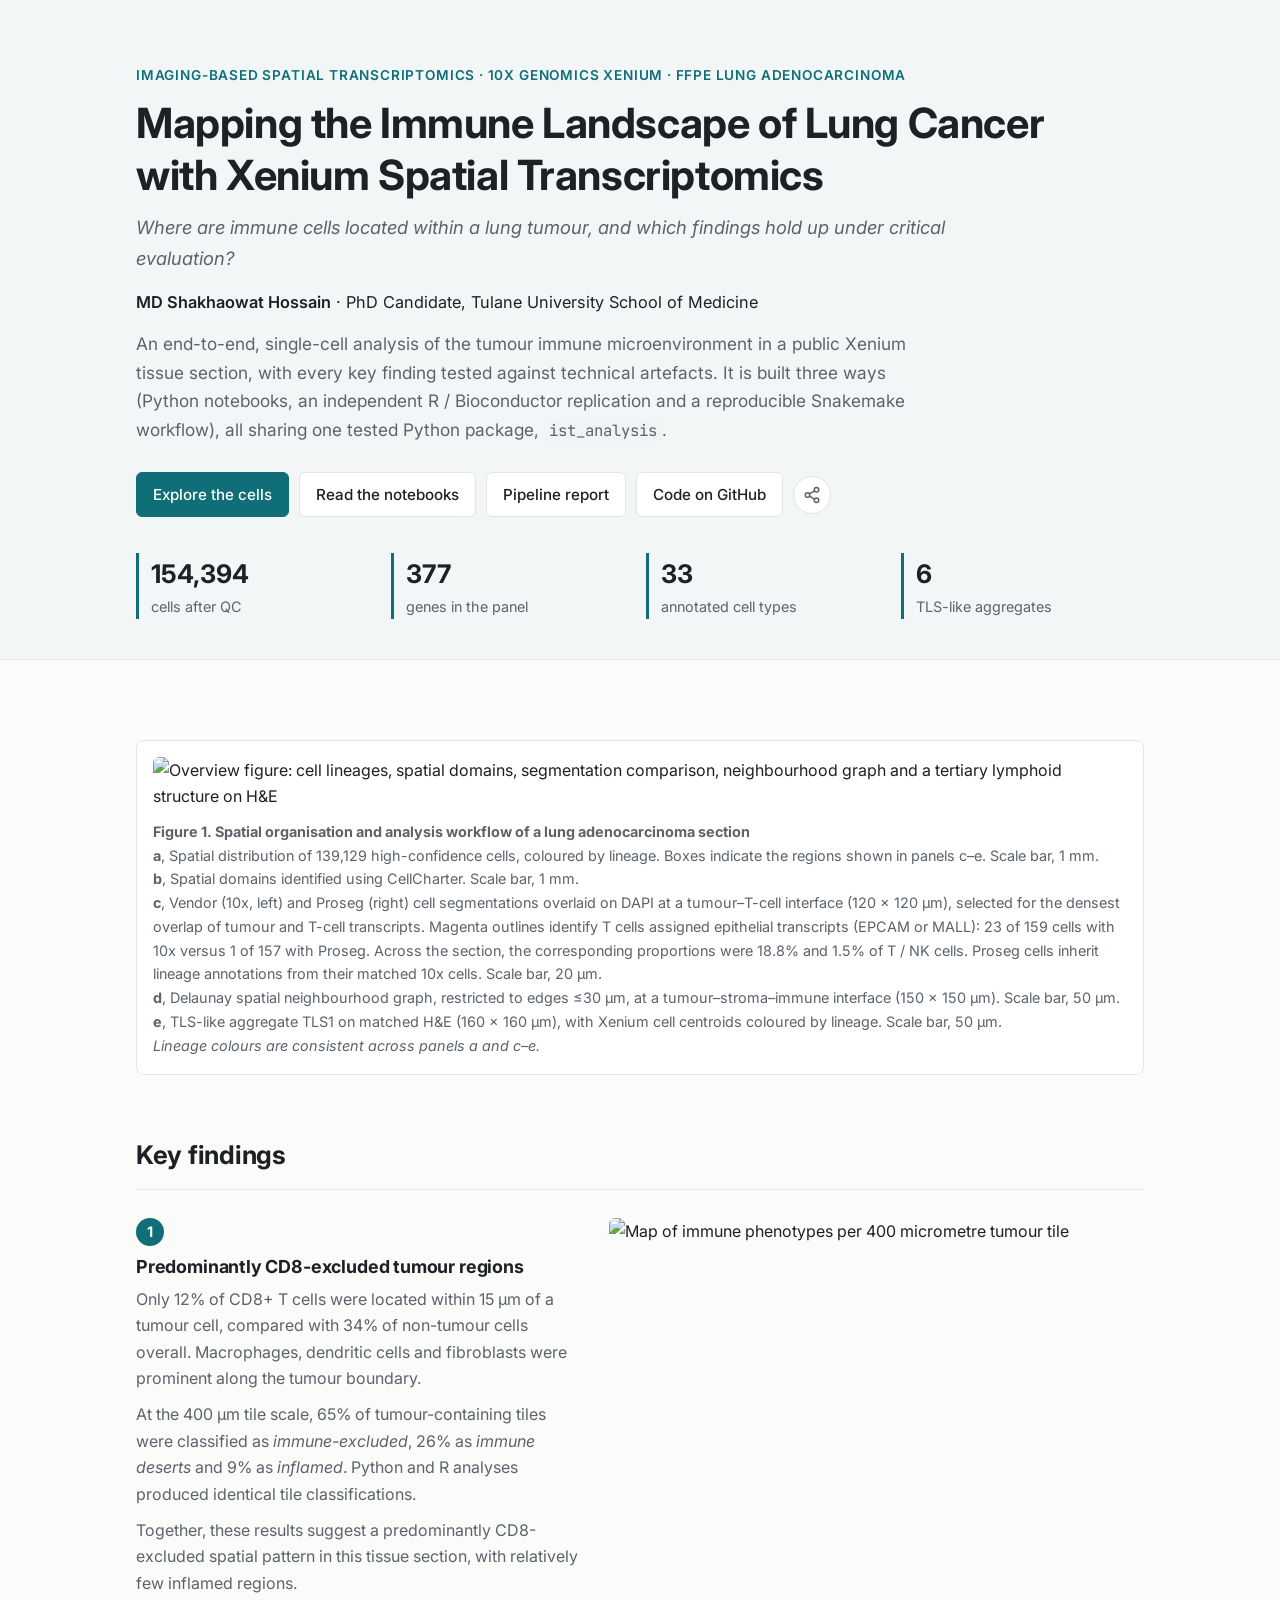
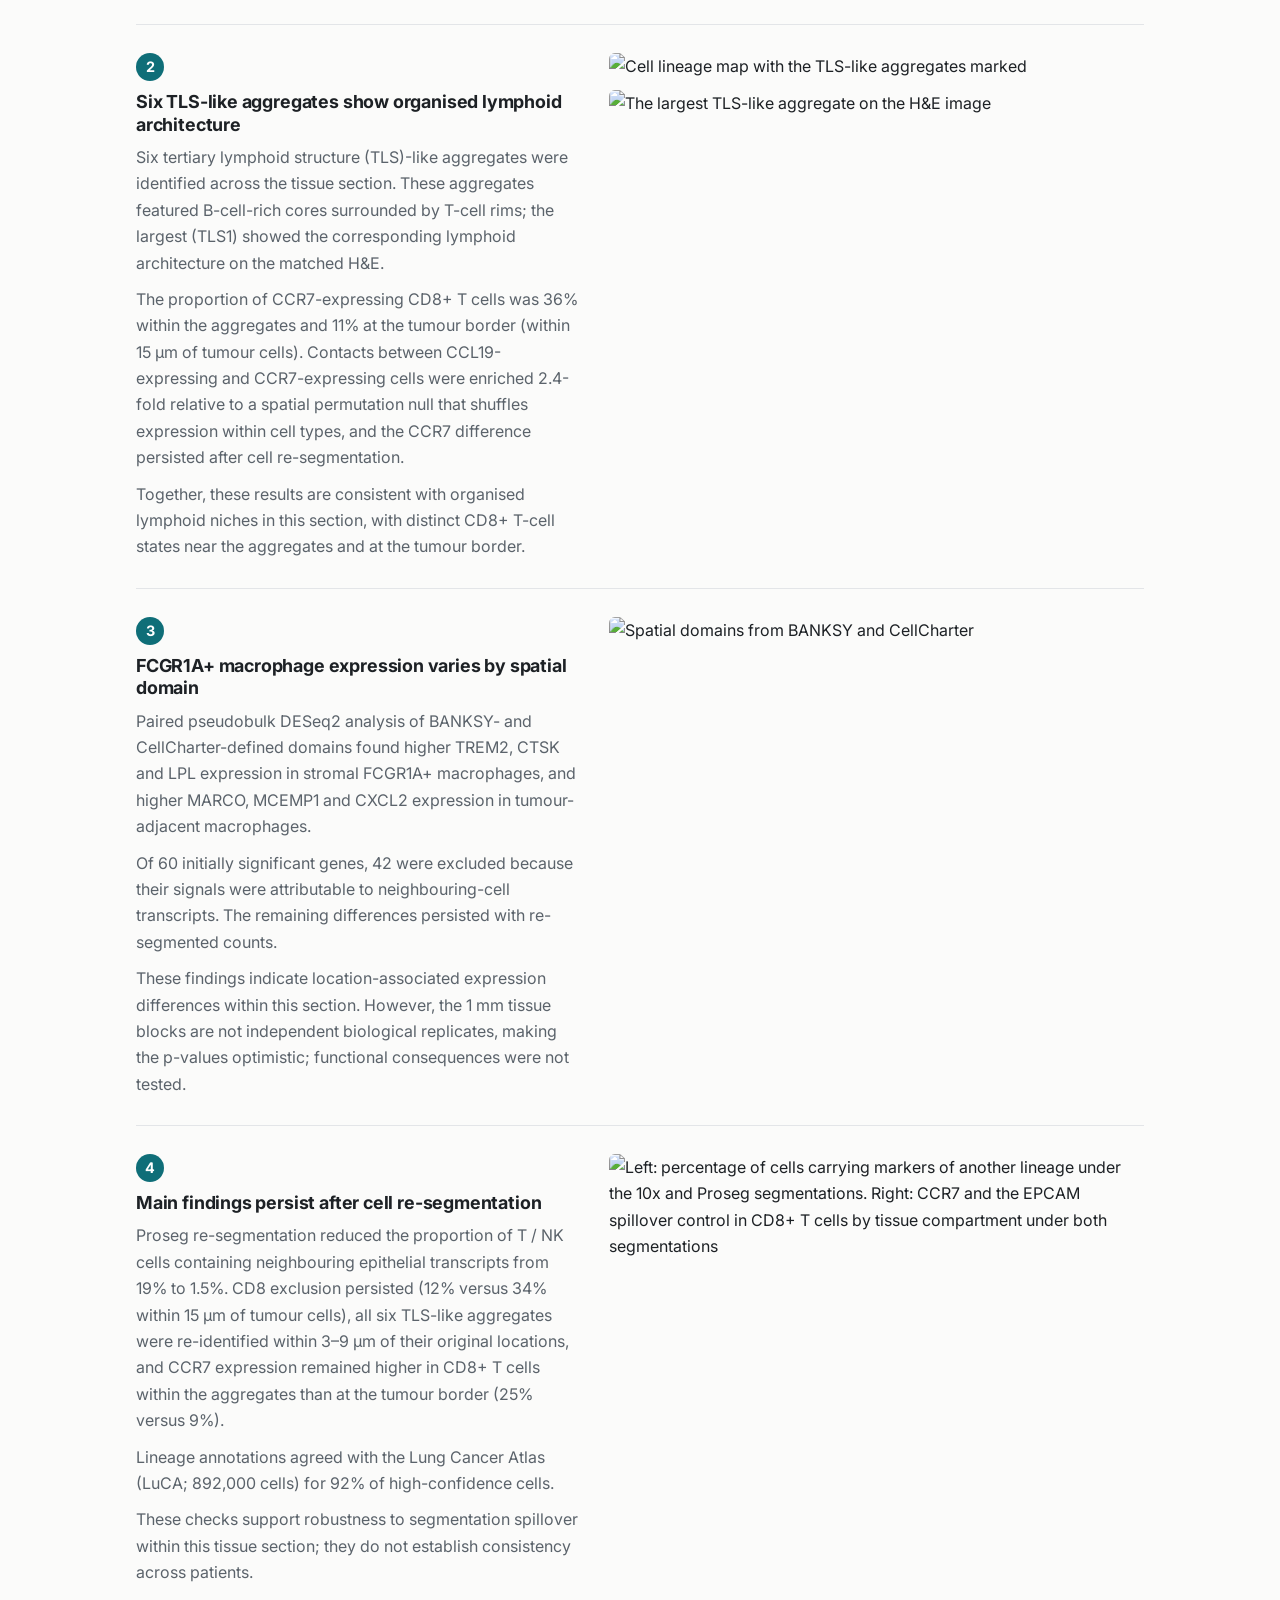
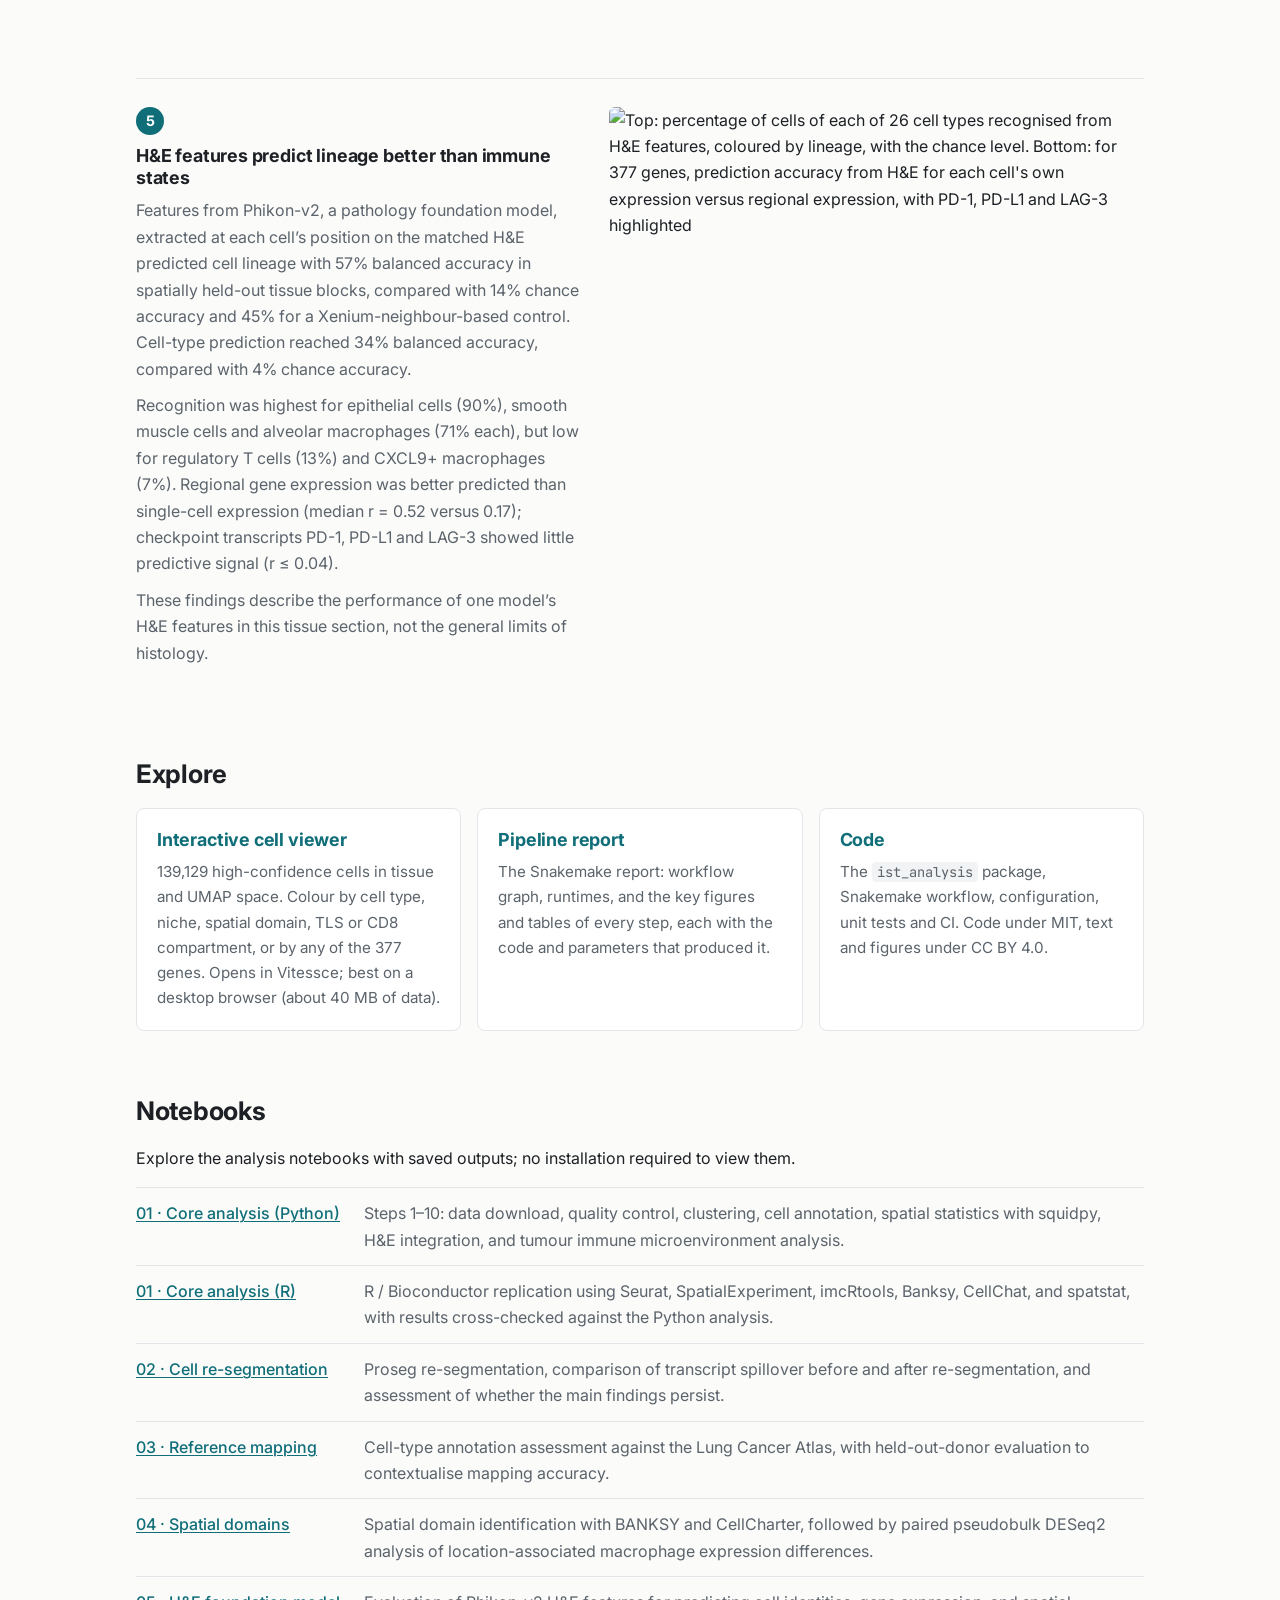
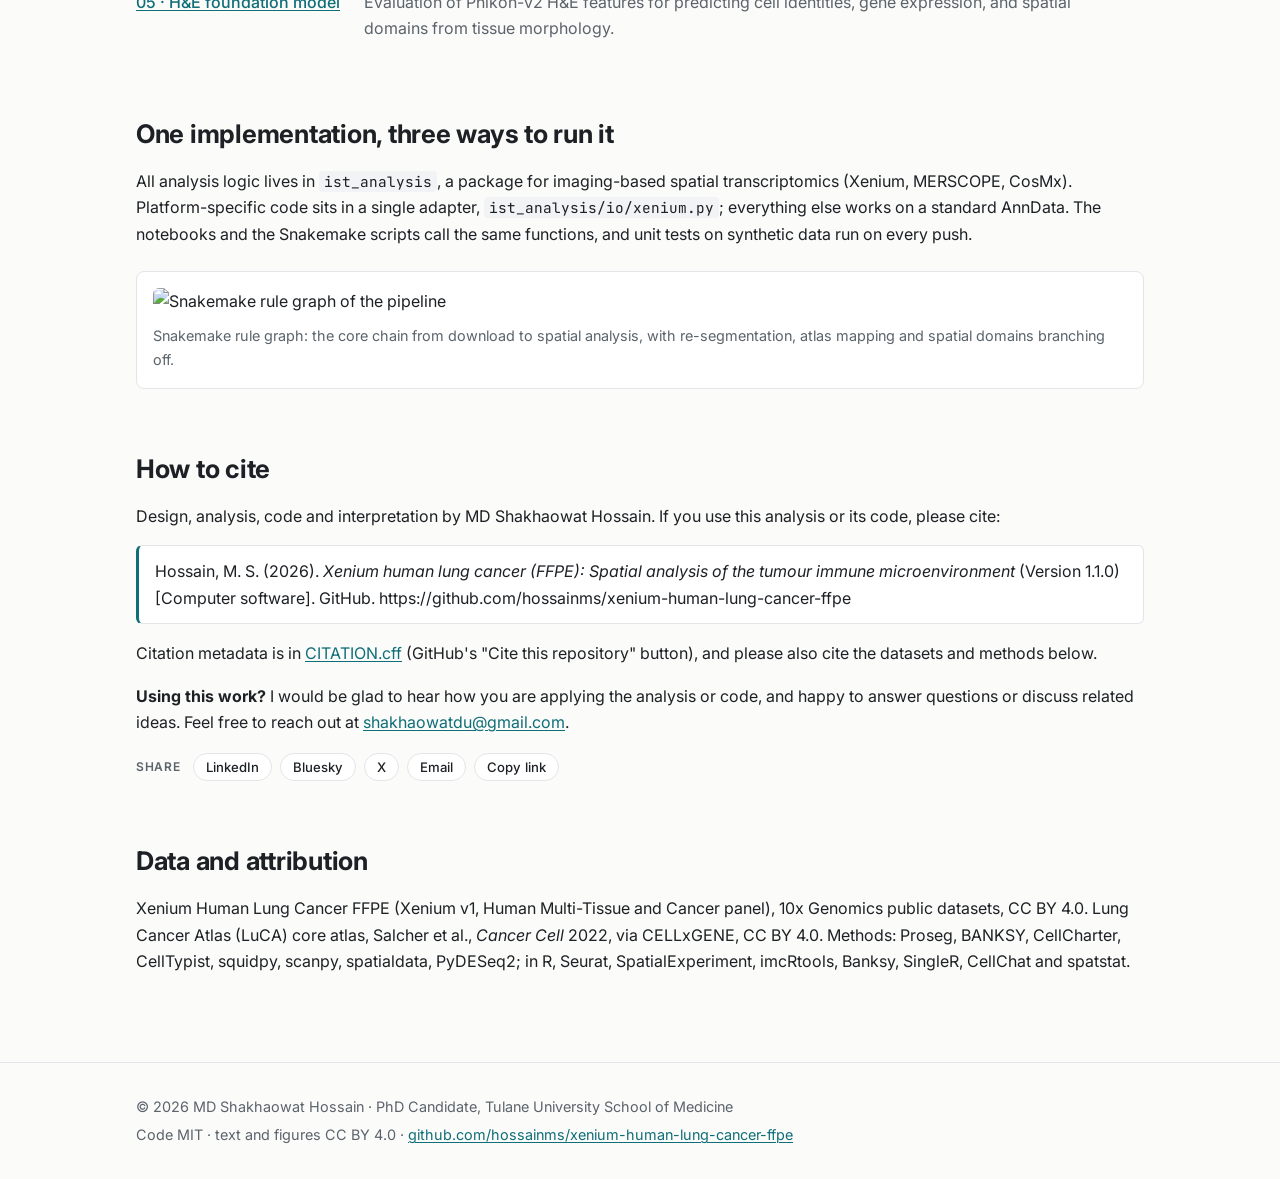
==== commit 653926e4: "Revise the notebook descriptions on the project website Author: MD Shakhaowat Hossain" ====
--- a/site/index.html
+++ b/site/index.html
@@ -212,35 +212,32 @@
 
     <section id="notebooks">
       <h2>Notebooks</h2>
-      <p>Rendered with their saved outputs; nothing to install.</p>
+      <p>Explore the analysis notebooks with saved outputs; no installation required to view them.</p>
       <table class="list">
         <tbody>
           <tr>
             <td><a href="notebooks/01_core_python.html">01 &middot; Core analysis (Python)</a></td>
-            <td>Steps 1-10: download, QC, clustering, annotation, spatial statistics, H&amp;E, tumour immune
-              microenvironment, squidpy</td>
+            <td>Steps 1&ndash;10: data download, quality control, clustering, cell annotation, spatial statistics with squidpy, H&amp;E integration, and tumour immune microenvironment analysis.</td>
           </tr>
           <tr>
             <td><a href="notebooks/01_core_R.html">01 &middot; Core analysis (R)</a></td>
-            <td>Independent replication with Seurat, SpatialExperiment, imcRtools, Banksy, CellChat and spatstat,
-              cross-checked against Python</td>
-          </tr>
-          <tr>
-            <td><a href="notebooks/02_resegmentation_proseg.html">02 &middot; Re-segmentation</a></td>
-            <td>Proseg re-segmentation, spillover before and after, and whether each finding survives</td>
+            <td>R / Bioconductor replication using Seurat, SpatialExperiment, imcRtools, Banksy, CellChat, and spatstat, with results cross-checked against the Python analysis.</td>
+          </tr>
+          <tr>
+            <td><a href="notebooks/02_resegmentation_proseg.html">02 &middot; Cell re-segmentation</a></td>
+            <td>Proseg re-segmentation, comparison of transcript spillover before and after re-segmentation, and assessment of whether the main findings persist.</td>
           </tr>
           <tr>
             <td><a href="notebooks/03_reference_mapping.html">03 &middot; Reference mapping</a></td>
-            <td>Cell types validated against the Lung Cancer Atlas, with a held-out-donor accuracy ceiling</td>
+            <td>Cell-type annotation assessment against the Lung Cancer Atlas, with held-out-donor evaluation to contextualise mapping accuracy.</td>
           </tr>
           <tr>
             <td><a href="notebooks/04_spatial_domains.html">04 &middot; Spatial domains</a></td>
-            <td>BANKSY and CellCharter domains, and location-dependent macrophage states by pseudobulk DESeq2</td>
+            <td>Spatial domain identification with BANKSY and CellCharter, followed by paired pseudobulk DESeq2 analysis of location-associated macrophage expression differences.</td>
           </tr>
           <tr>
             <td><a href="notebooks/05_he_foundation_model.html">05 &middot; H&amp;E foundation model</a></td>
-            <td>What a pathology foundation model (Phikon-v2) sees in the H&amp;E: cell types, genes and tissue domains
-              from morphology alone</td>
+            <td>Evaluation of Phikon-v2 H&amp;E features for predicting cell identities, gene expression, and spatial domains from tissue morphology.</td>
           </tr>
         </tbody>
       </table>
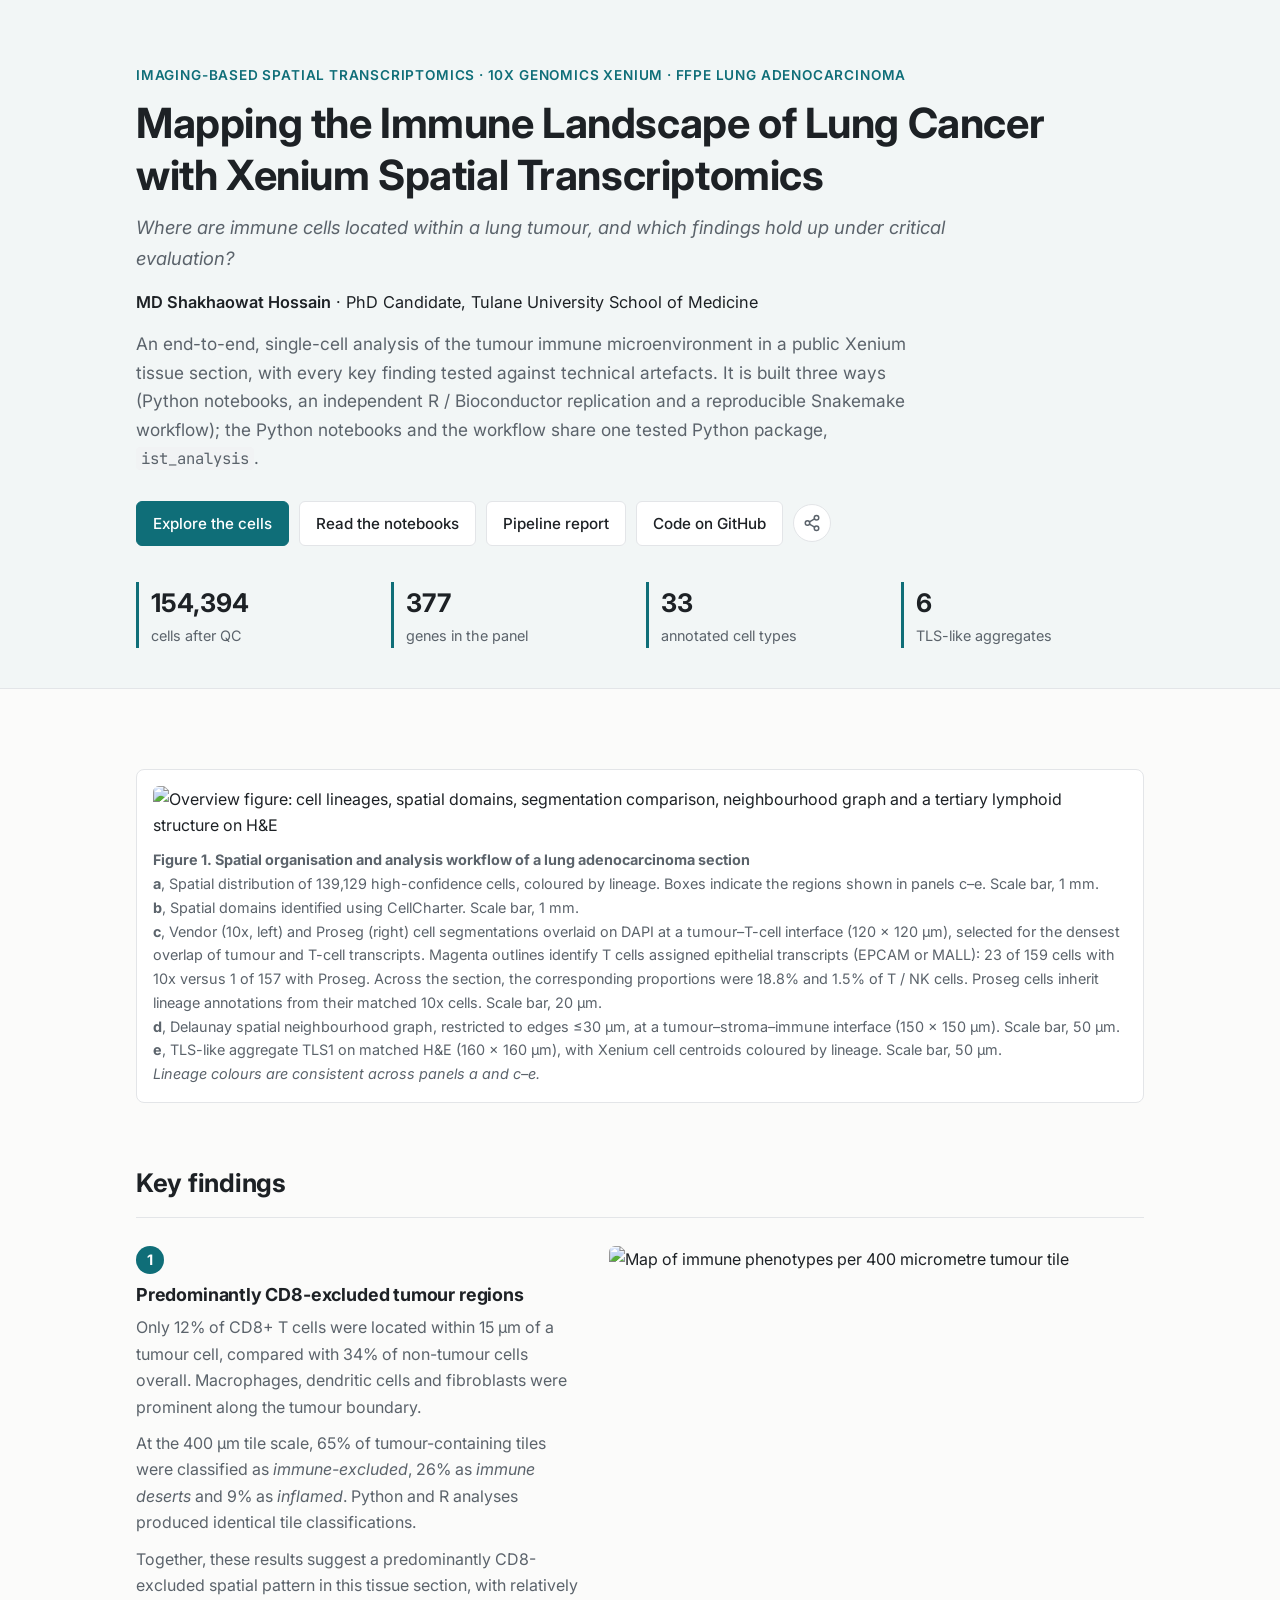
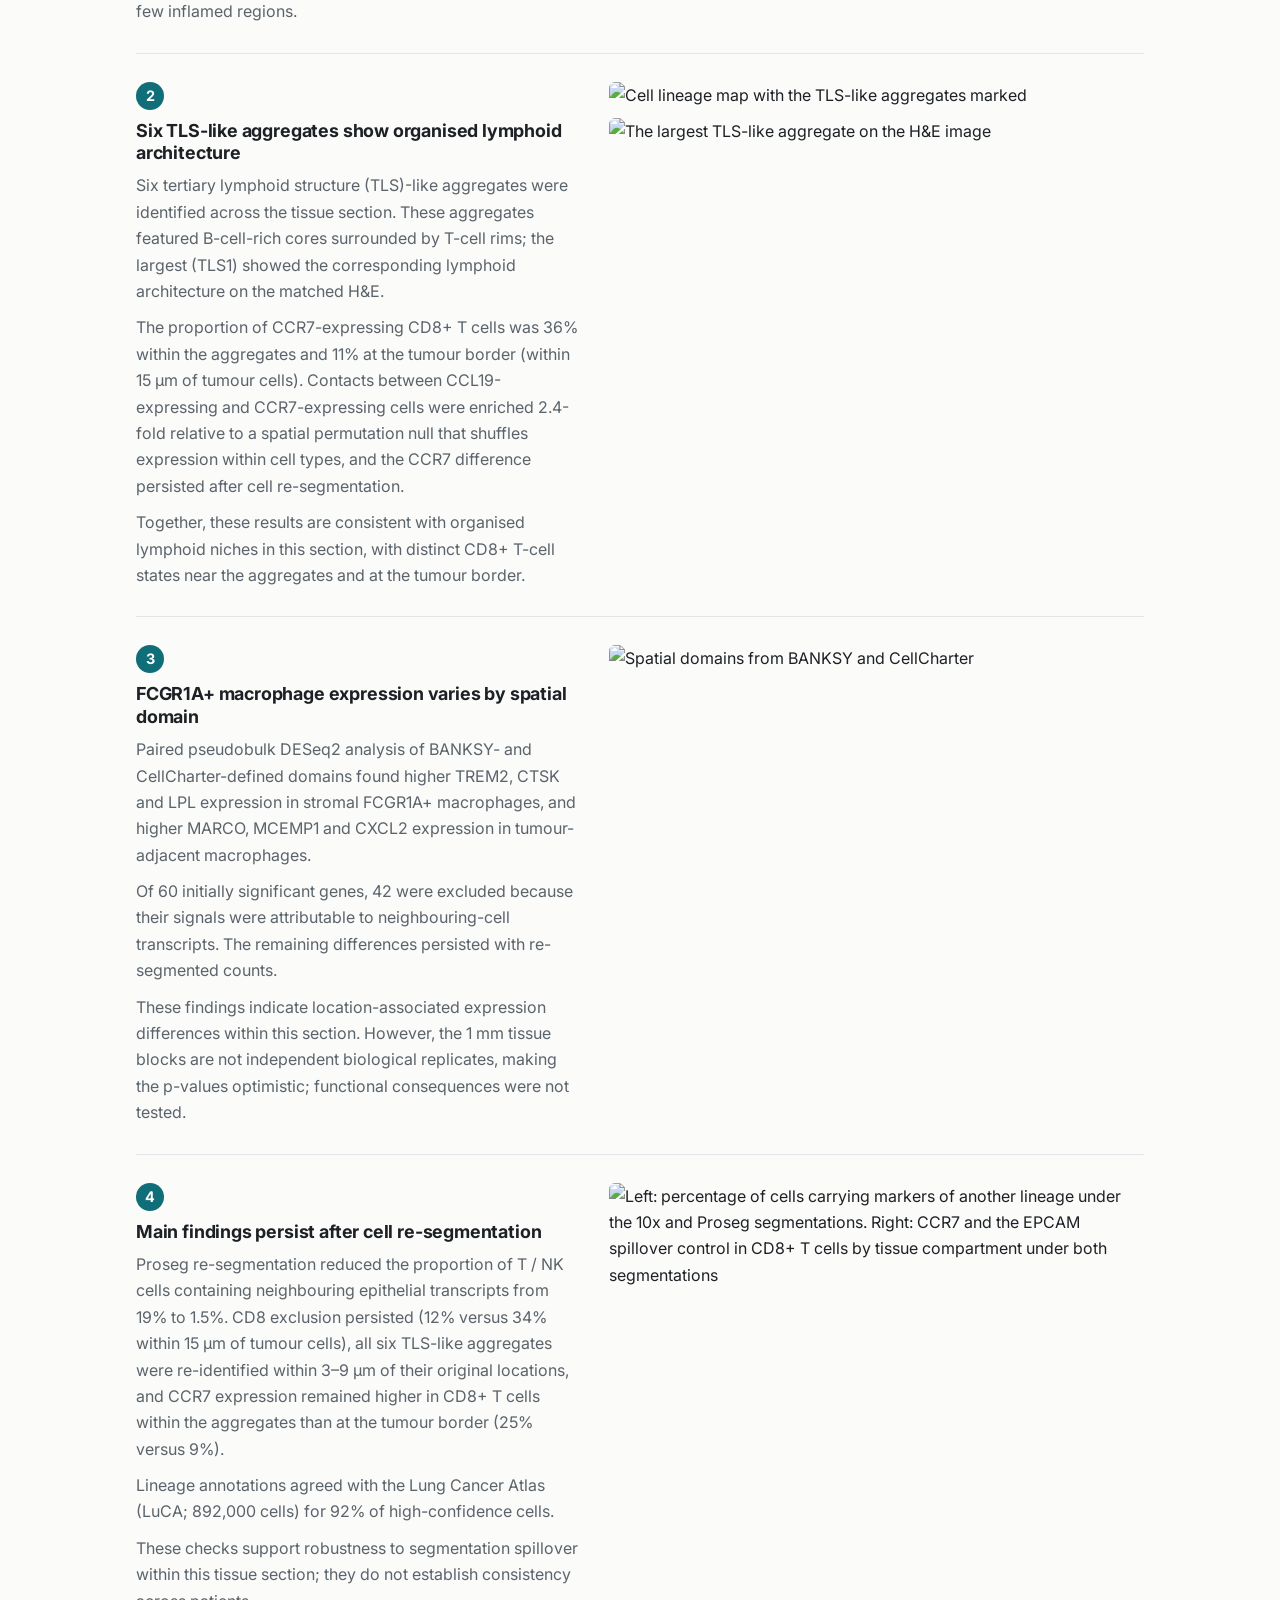
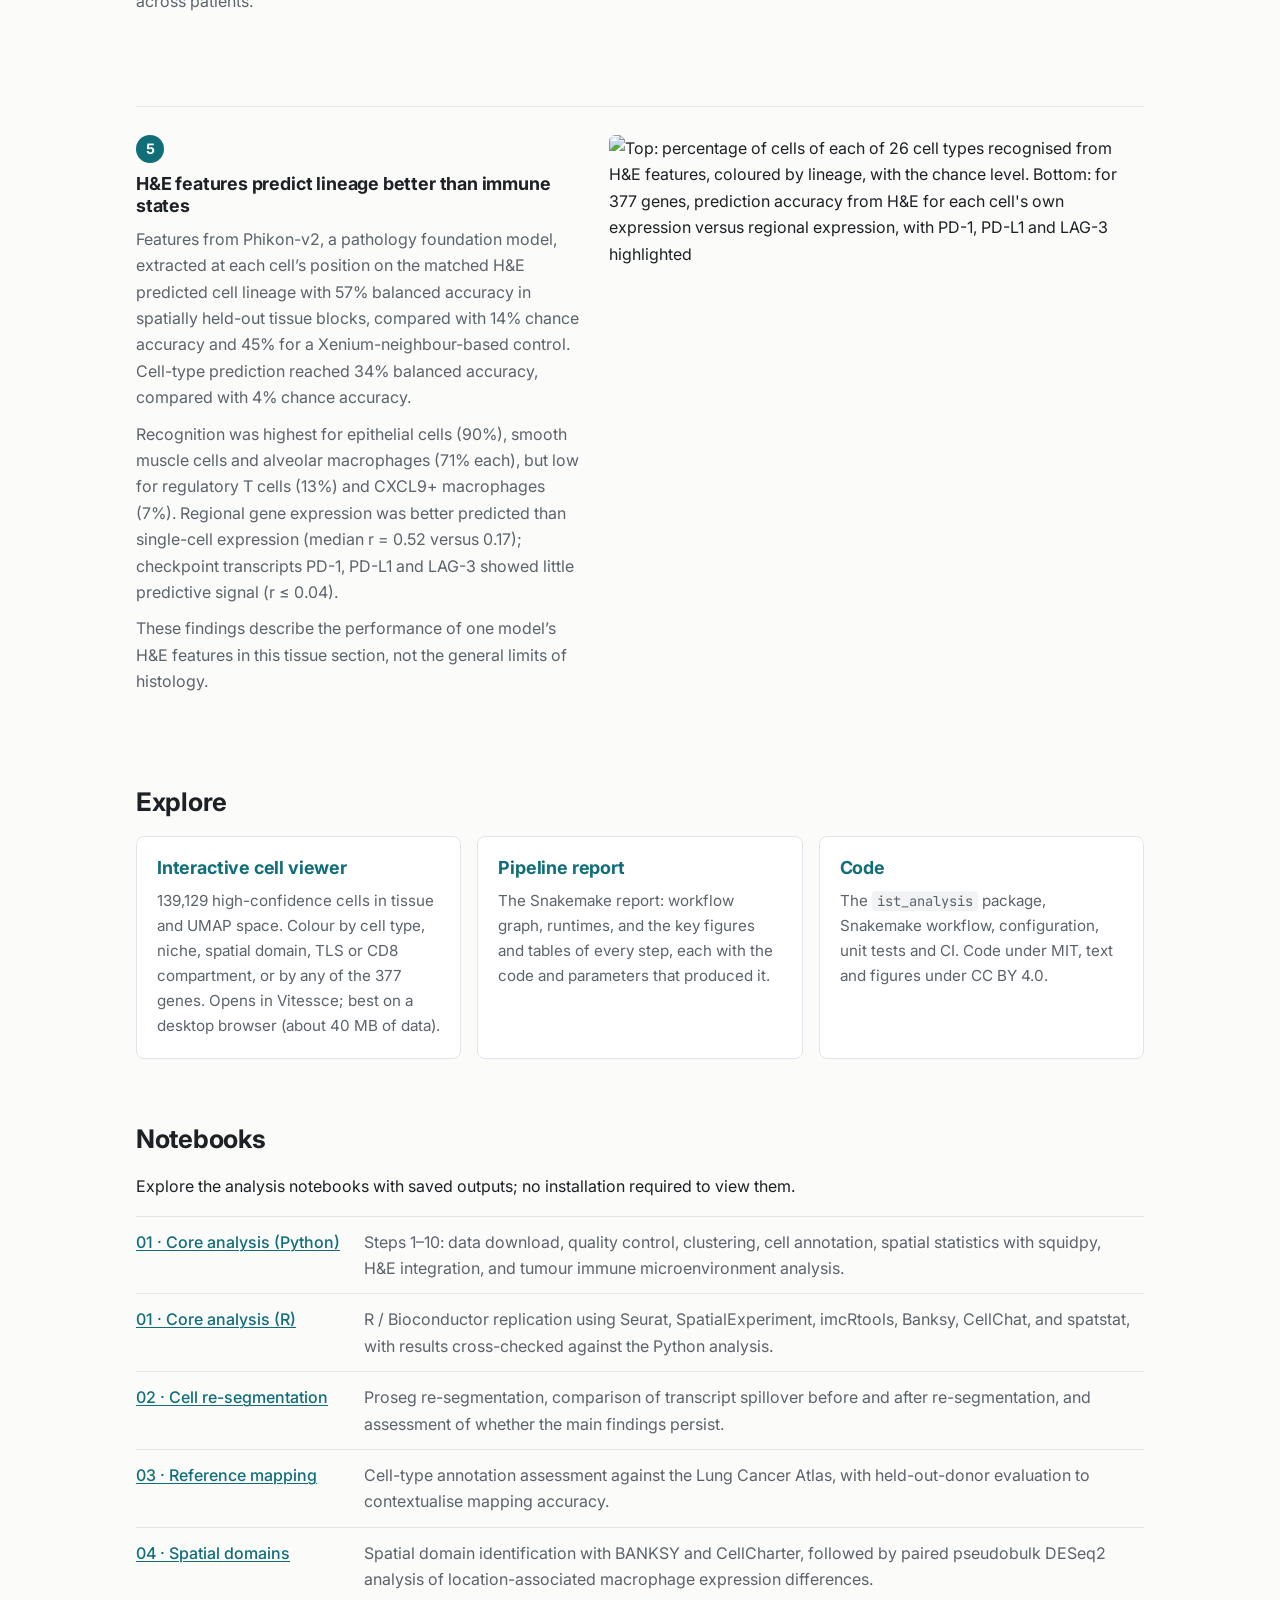
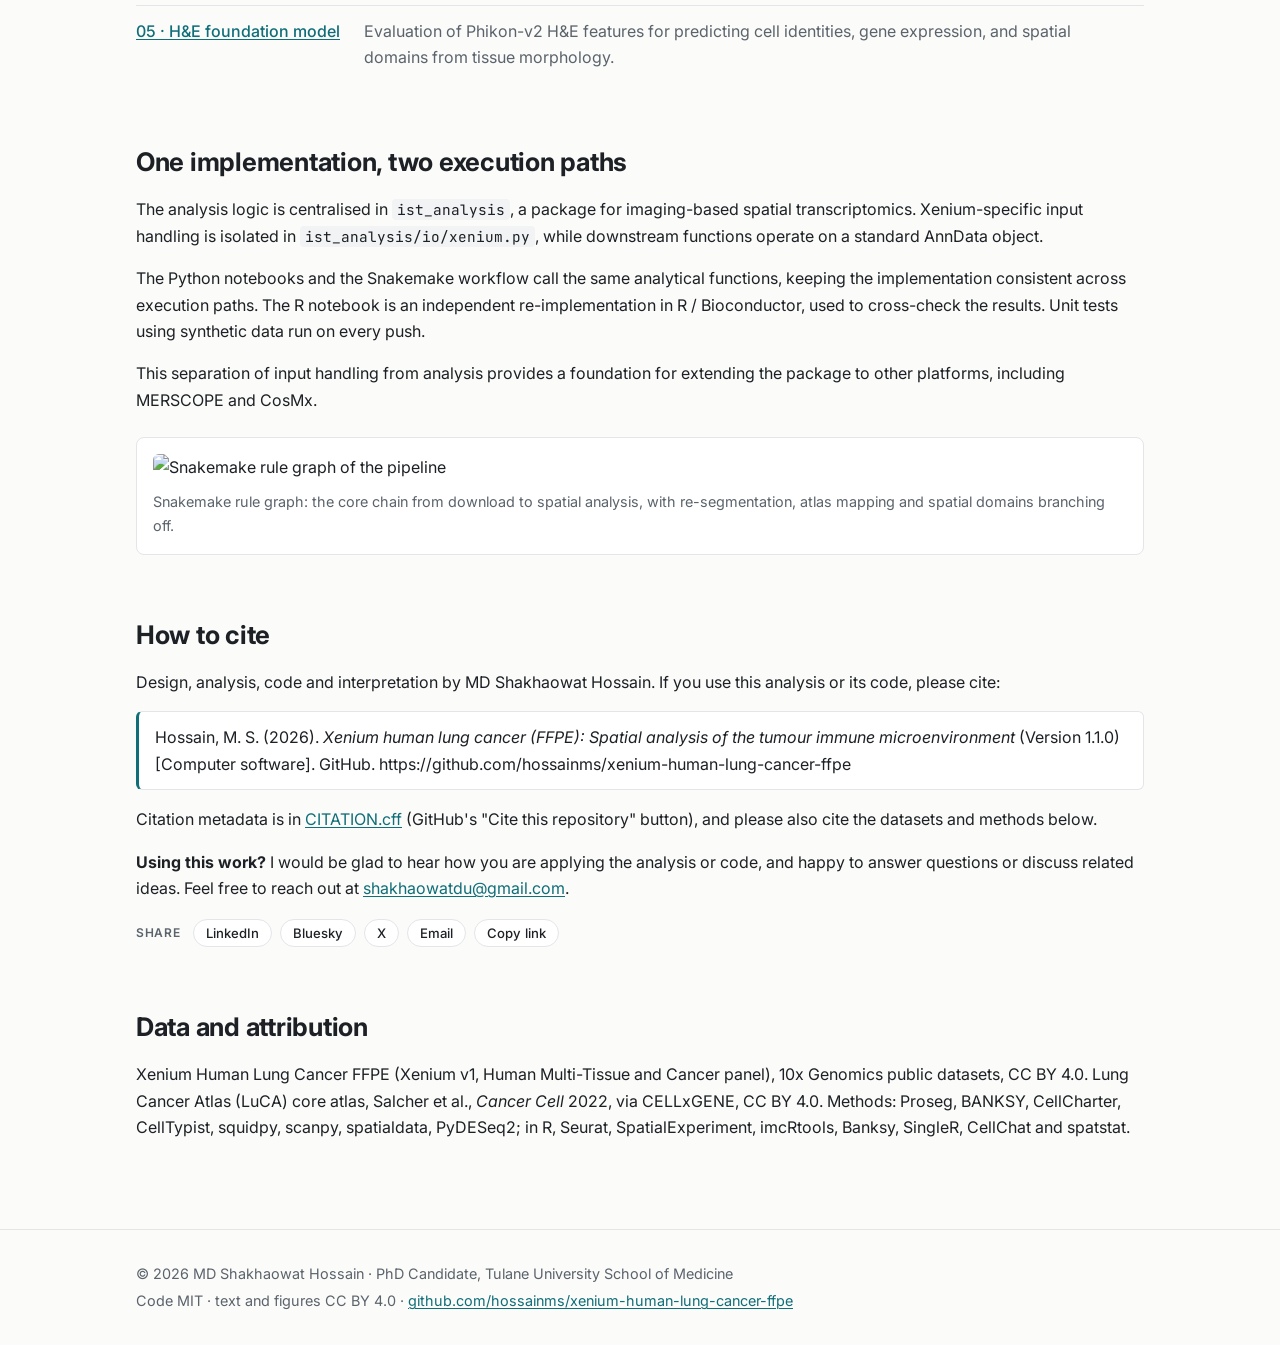
==== commit 0de1be12: "Describe the shared implementation accurately The Python notebooks and the Snakemake workflow share " ====
--- a/site/index.html
+++ b/site/index.html
@@ -41,8 +41,7 @@
         tissue section,
         with every key finding tested against technical artefacts. It is built three ways (Python notebooks, an
         independent
-        R / Bioconductor replication and a reproducible Snakemake workflow), all sharing one tested Python package,
-        <code>ist_analysis</code>.
+        R / Bioconductor replication and a reproducible Snakemake workflow); the Python notebooks and the workflow share one tested Python package, <code>ist_analysis</code>.
       </p>
       <div class="actions">
         <a class="btn primary"
@@ -244,13 +243,15 @@
     </section>
 
     <section id="pipeline">
-      <h2>One implementation, three ways to run it</h2>
-      <p>All analysis logic lives in <code>ist_analysis</code>, a package for imaging-based spatial transcriptomics
-        (Xenium, MERSCOPE, CosMx). Platform-specific code sits in a single adapter,
-        <code>ist_analysis/io/xenium.py</code>;
-        everything else works on a standard AnnData. The notebooks and the Snakemake scripts call the same functions,
-        and
-        unit tests on synthetic data run on every push.</p>
+      <h2>One implementation, two execution paths</h2>
+      <p>The analysis logic is centralised in <code>ist_analysis</code>, a package for imaging-based spatial transcriptomics.
+        Xenium-specific input handling is isolated in <code>ist_analysis/io/xenium.py</code>, while downstream functions
+        operate on a standard AnnData object.</p>
+      <p>The Python notebooks and the Snakemake workflow call the same analytical functions, keeping the implementation
+        consistent across execution paths. The R notebook is an independent re-implementation in R / Bioconductor, used to
+        cross-check the results. Unit tests using synthetic data run on every push.</p>
+      <p>This separation of input handling from analysis provides a foundation for extending the package to other platforms,
+        including MERSCOPE and CosMx.</p>
       <figure class="wide"><img src="images/rulegraph.png" alt="Snakemake rule graph of the pipeline" loading="lazy">
         <figcaption>Snakemake rule graph: the core chain from download to spatial analysis, with re-segmentation, atlas
           mapping and spatial domains branching off.</figcaption>
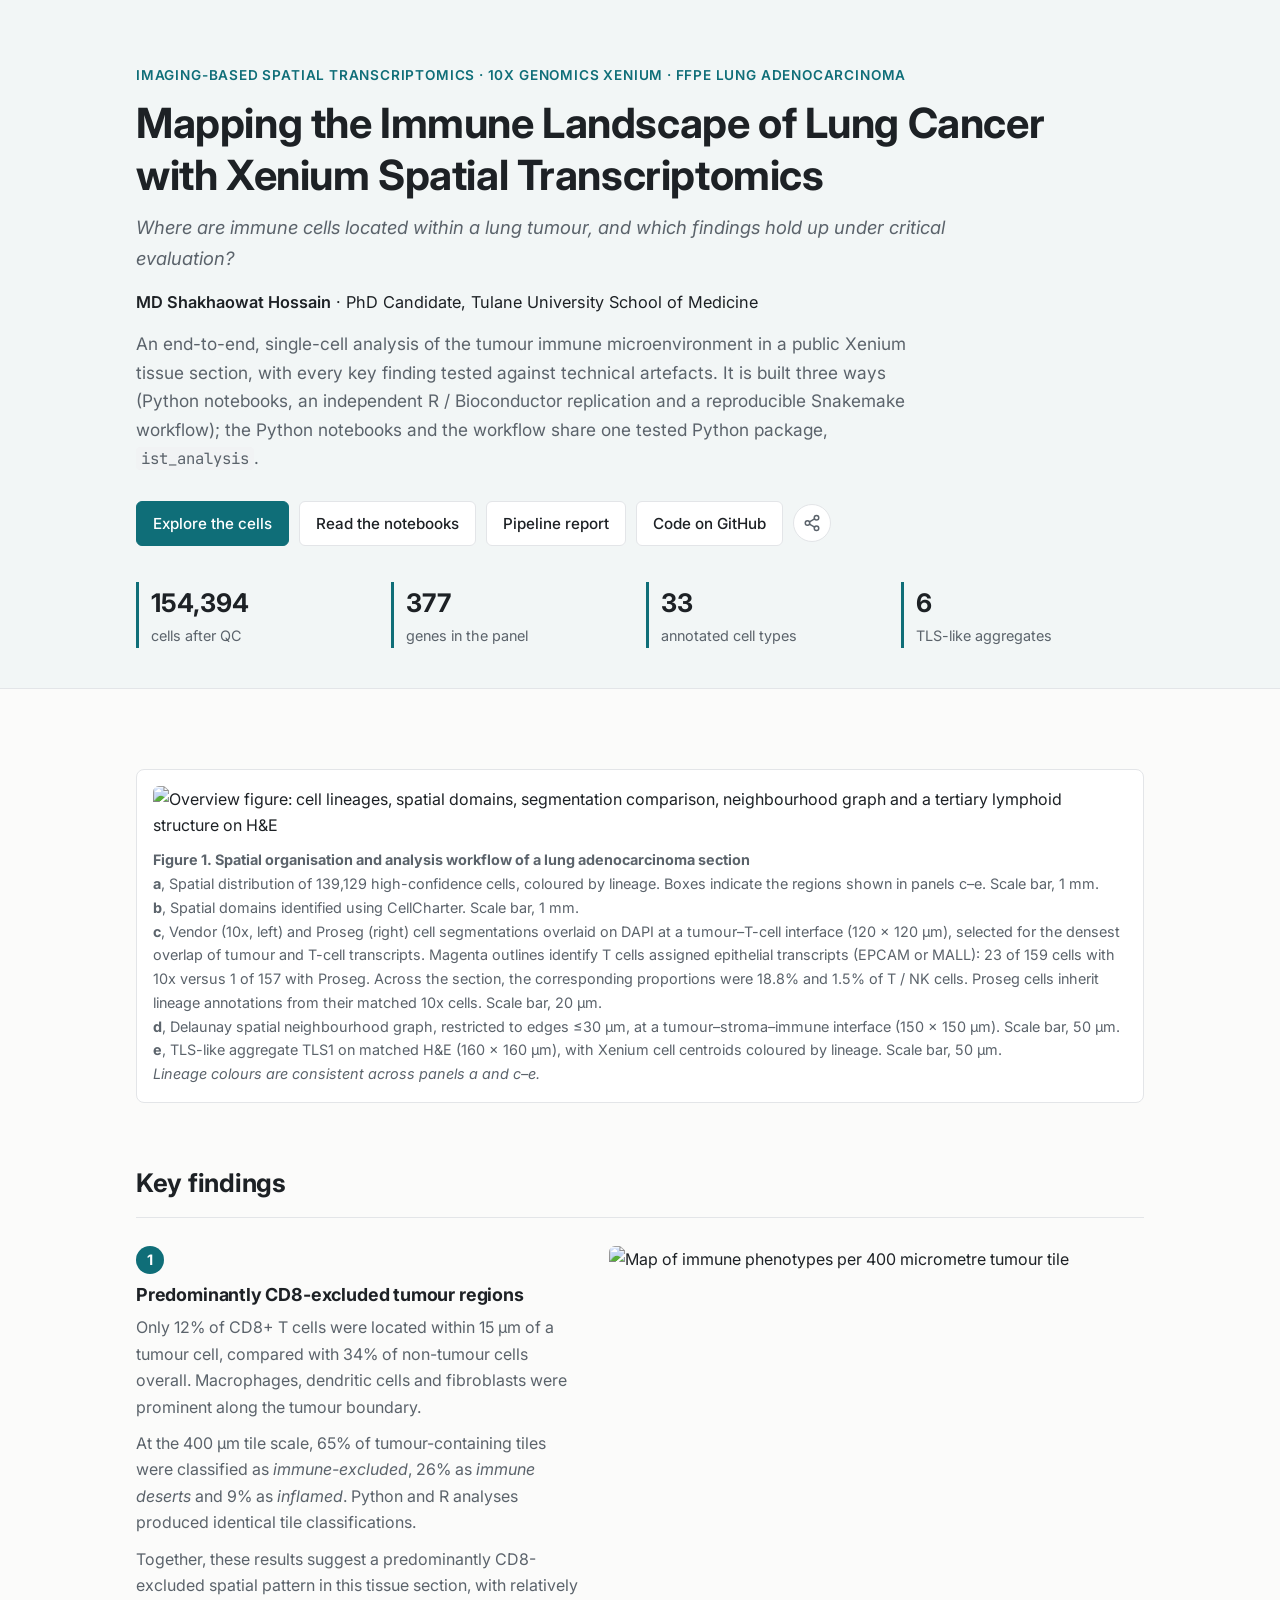
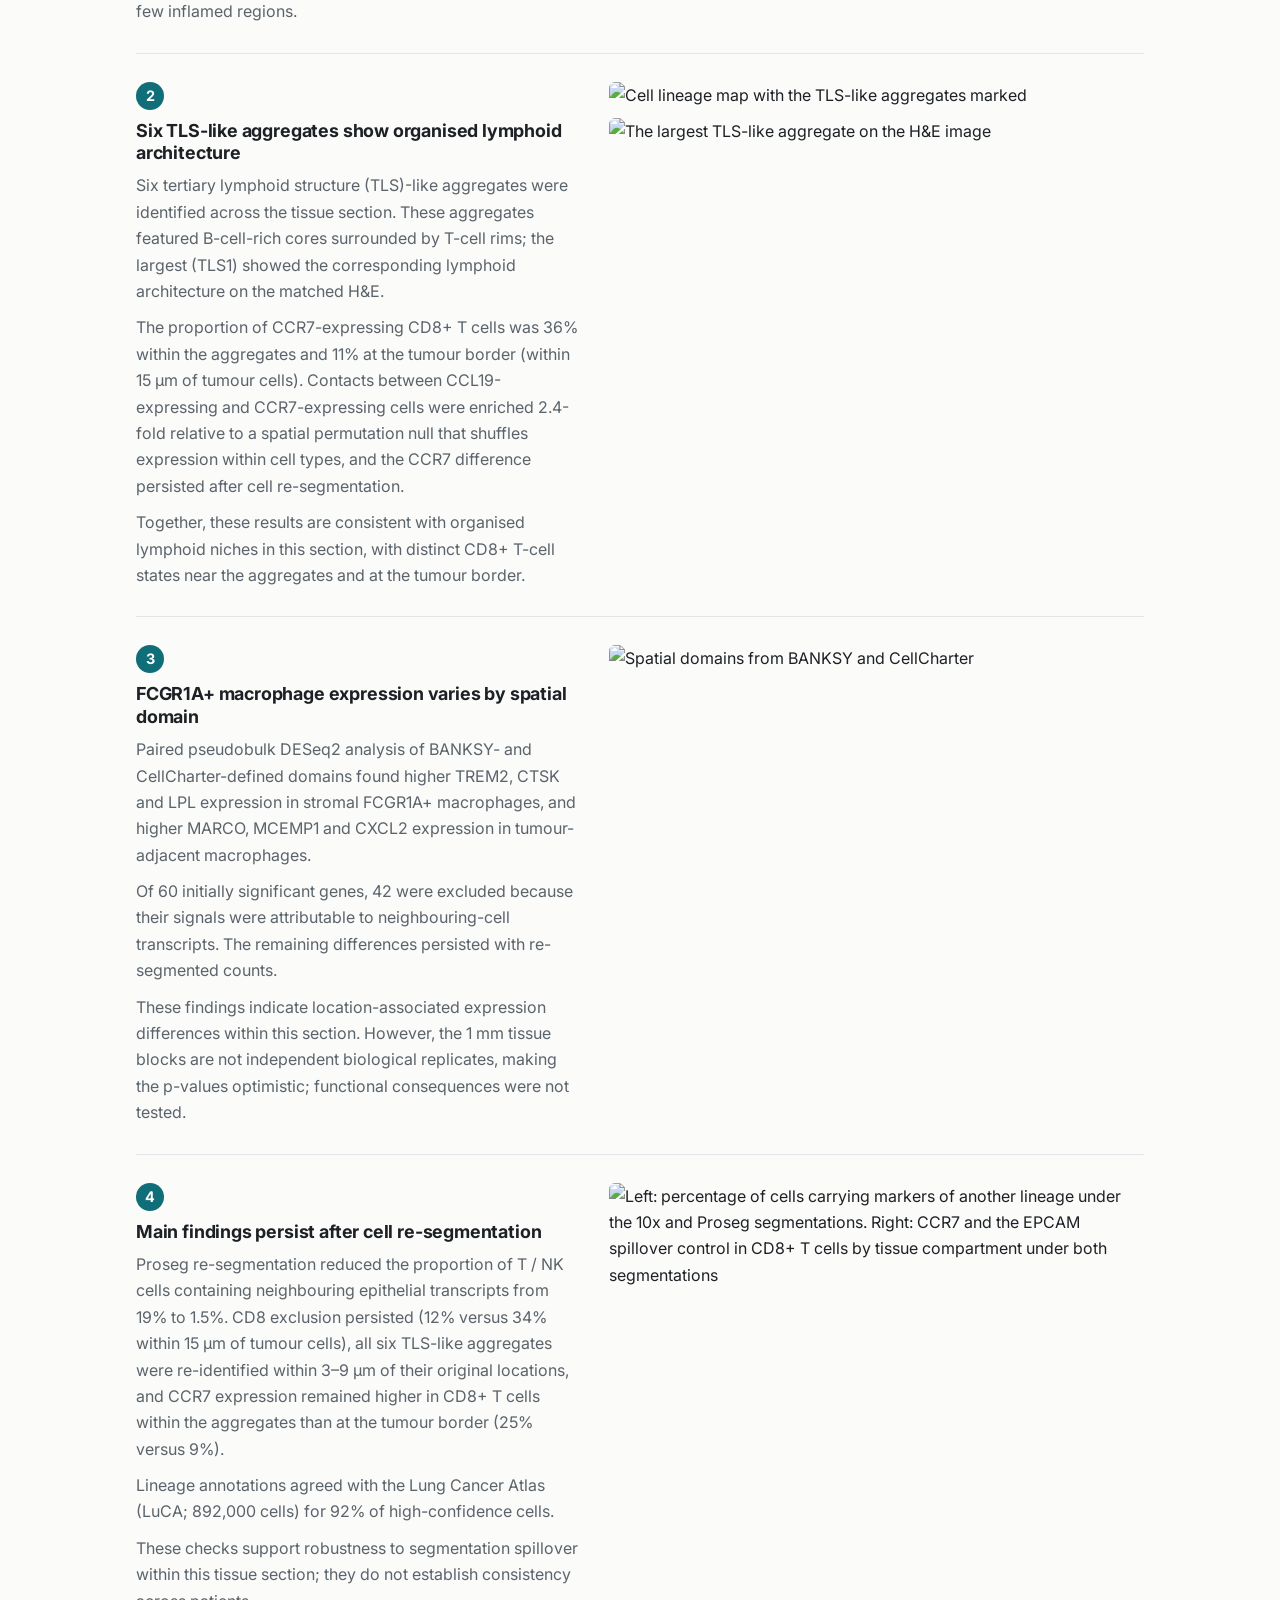
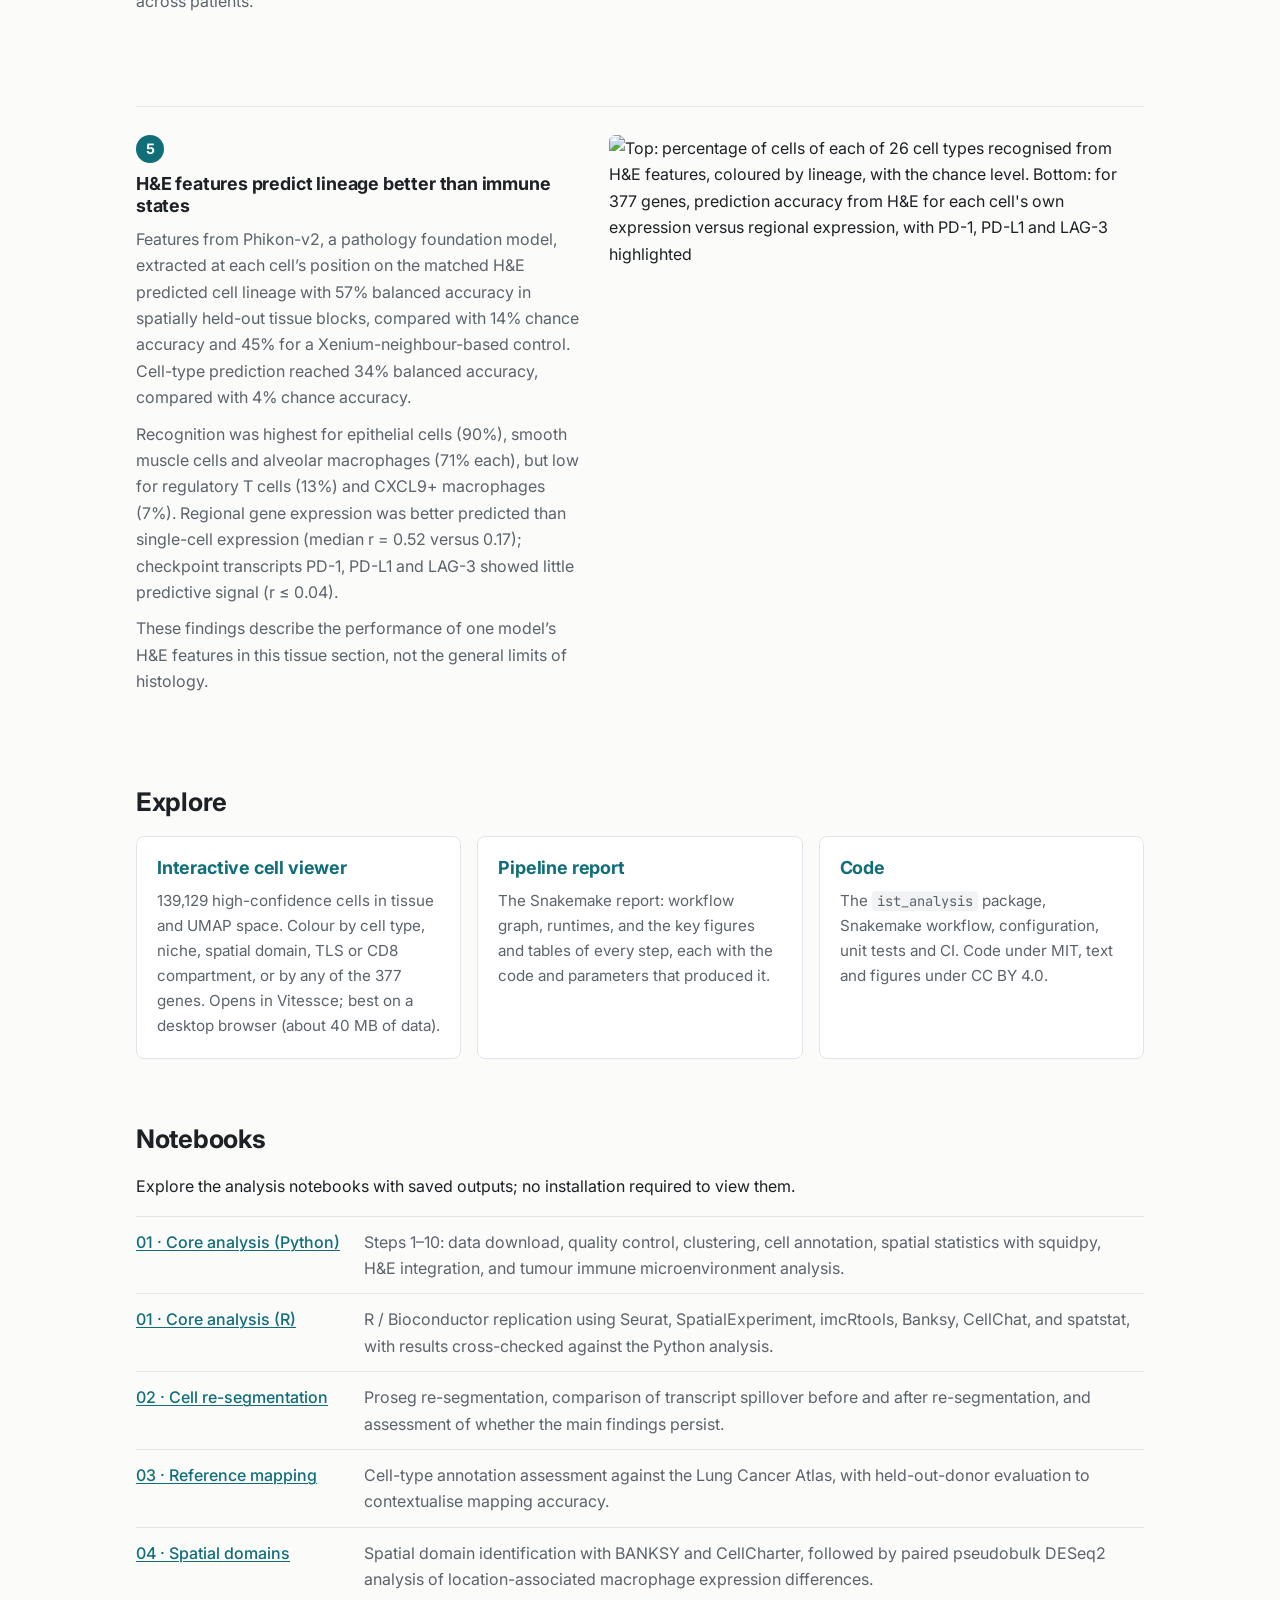
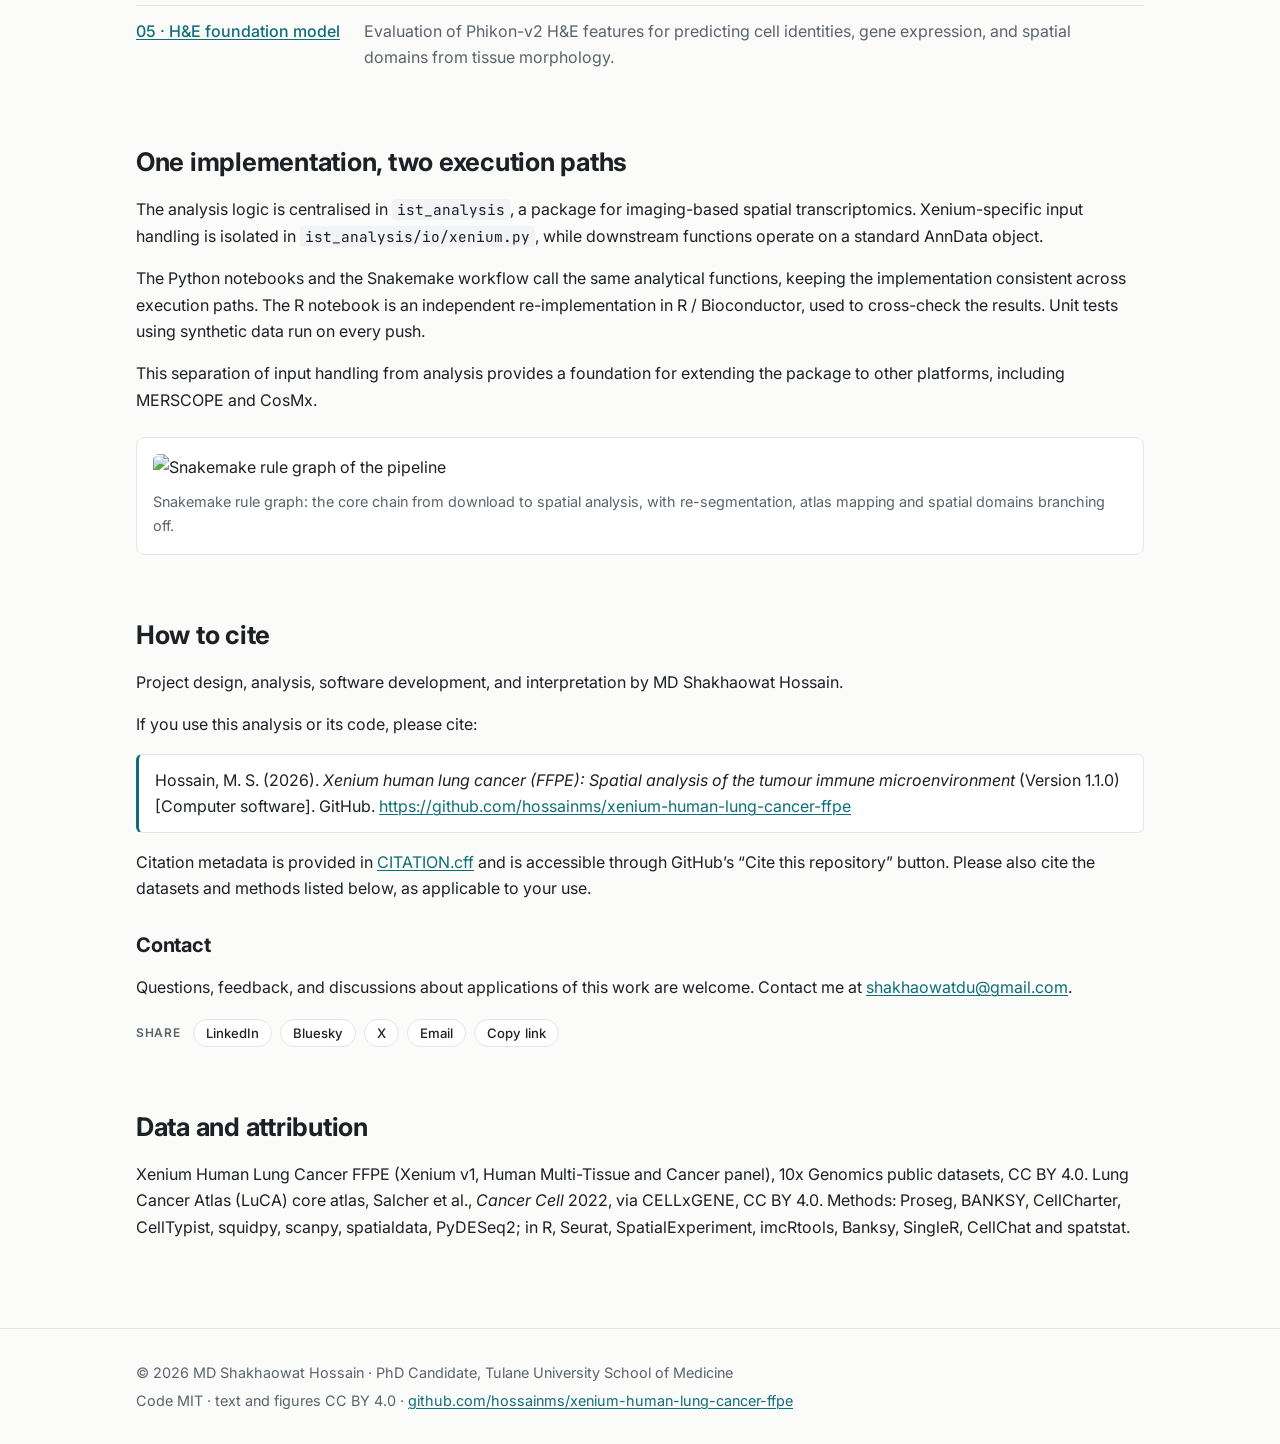
==== commit a09aba8f: "Revise the citation guidance and add a Contact section Author: MD Shakhaowat Hossain" ====
--- a/site/index.html
+++ b/site/index.html
@@ -260,19 +260,16 @@
 
     <section id="cite">
       <h2>How to cite</h2>
-      <p>Design, analysis, code and interpretation by MD Shakhaowat Hossain. If you use this analysis or its code,
-        please cite:</p>
-      <p class="citation">Hossain, M. S. (2026). <em>Xenium human lung cancer (FFPE): Spatial analysis of the tumour
-          immune
-          microenvironment</em> (Version 1.1.0) [Computer software]. GitHub.
-        https://github.com/hossainms/xenium-human-lung-cancer-ffpe</p>
-      <p>Citation metadata is in <a
-          href="https://github.com/hossainms/xenium-human-lung-cancer-ffpe/blob/main/CITATION.cff">CITATION.cff</a>
-        (GitHub's "Cite this repository" button), and please also cite the datasets and methods below.</p>
-      <p><strong>Using this work?</strong> I would be glad to hear how you are applying the analysis or code, and happy
-        to answer
-        questions or discuss related ideas. Feel free to reach out at <a
-          href="mailto:shakhaowatdu@gmail.com">shakhaowatdu@gmail.com</a>.</p>
+      <p>Project design, analysis, software development, and interpretation by MD Shakhaowat Hossain.</p>
+      <p>If you use this analysis or its code, please cite:</p>
+      <p class="citation">Hossain, M. S. (2026). <em>Xenium human lung cancer (FFPE): Spatial analysis of the tumour immune
+        microenvironment</em> (Version 1.1.0) [Computer software]. GitHub. <a href="https://github.com/hossainms/xenium-human-lung-cancer-ffpe">https://github.com/hossainms/xenium-human-lung-cancer-ffpe</a></p>
+      <p>Citation metadata is provided in <a href="https://github.com/hossainms/xenium-human-lung-cancer-ffpe/blob/main/CITATION.cff">CITATION.cff</a> and is accessible through
+        GitHub&rsquo;s &ldquo;Cite this repository&rdquo; button. Please also cite the datasets and methods listed below, as
+        applicable to your use.</p>
+      <h2 class="subhead">Contact</h2>
+      <p>Questions, feedback, and discussions about applications of this work are welcome. Contact me at
+        <a href="mailto:shakhaowatdu@gmail.com">shakhaowatdu@gmail.com</a>.</p>
       <div class="share-row" data-url="https://hossainms.github.io/xenium-human-lung-cancer-ffpe/" data-title="Mapping the Immune Landscape of Lung Cancer with Xenium Spatial Transcriptomics">
     <span class="share-label">Share</span>
     <button type="button" class="share-pill" data-native-share hidden>Share&hellip;</button>
--- a/site/style.css
+++ b/site/style.css
@@ -131,3 +131,6 @@
 .share-menu-panel a, .share-menu-panel button { text-align: left; font: 500 0.85rem Inter, system-ui, sans-serif; padding: 6px 10px;
   border-radius: 6px; color: var(--text); background: none; border: 0; cursor: pointer; text-decoration: none; }
 .share-menu-panel a:hover, .share-menu-panel button:hover { background: var(--bg); color: var(--accent); }
+
+/* second heading inside a section (e.g. Contact under How to cite) */
+h2.subhead { font-size: 1.25rem; margin: 32px 0 12px; }
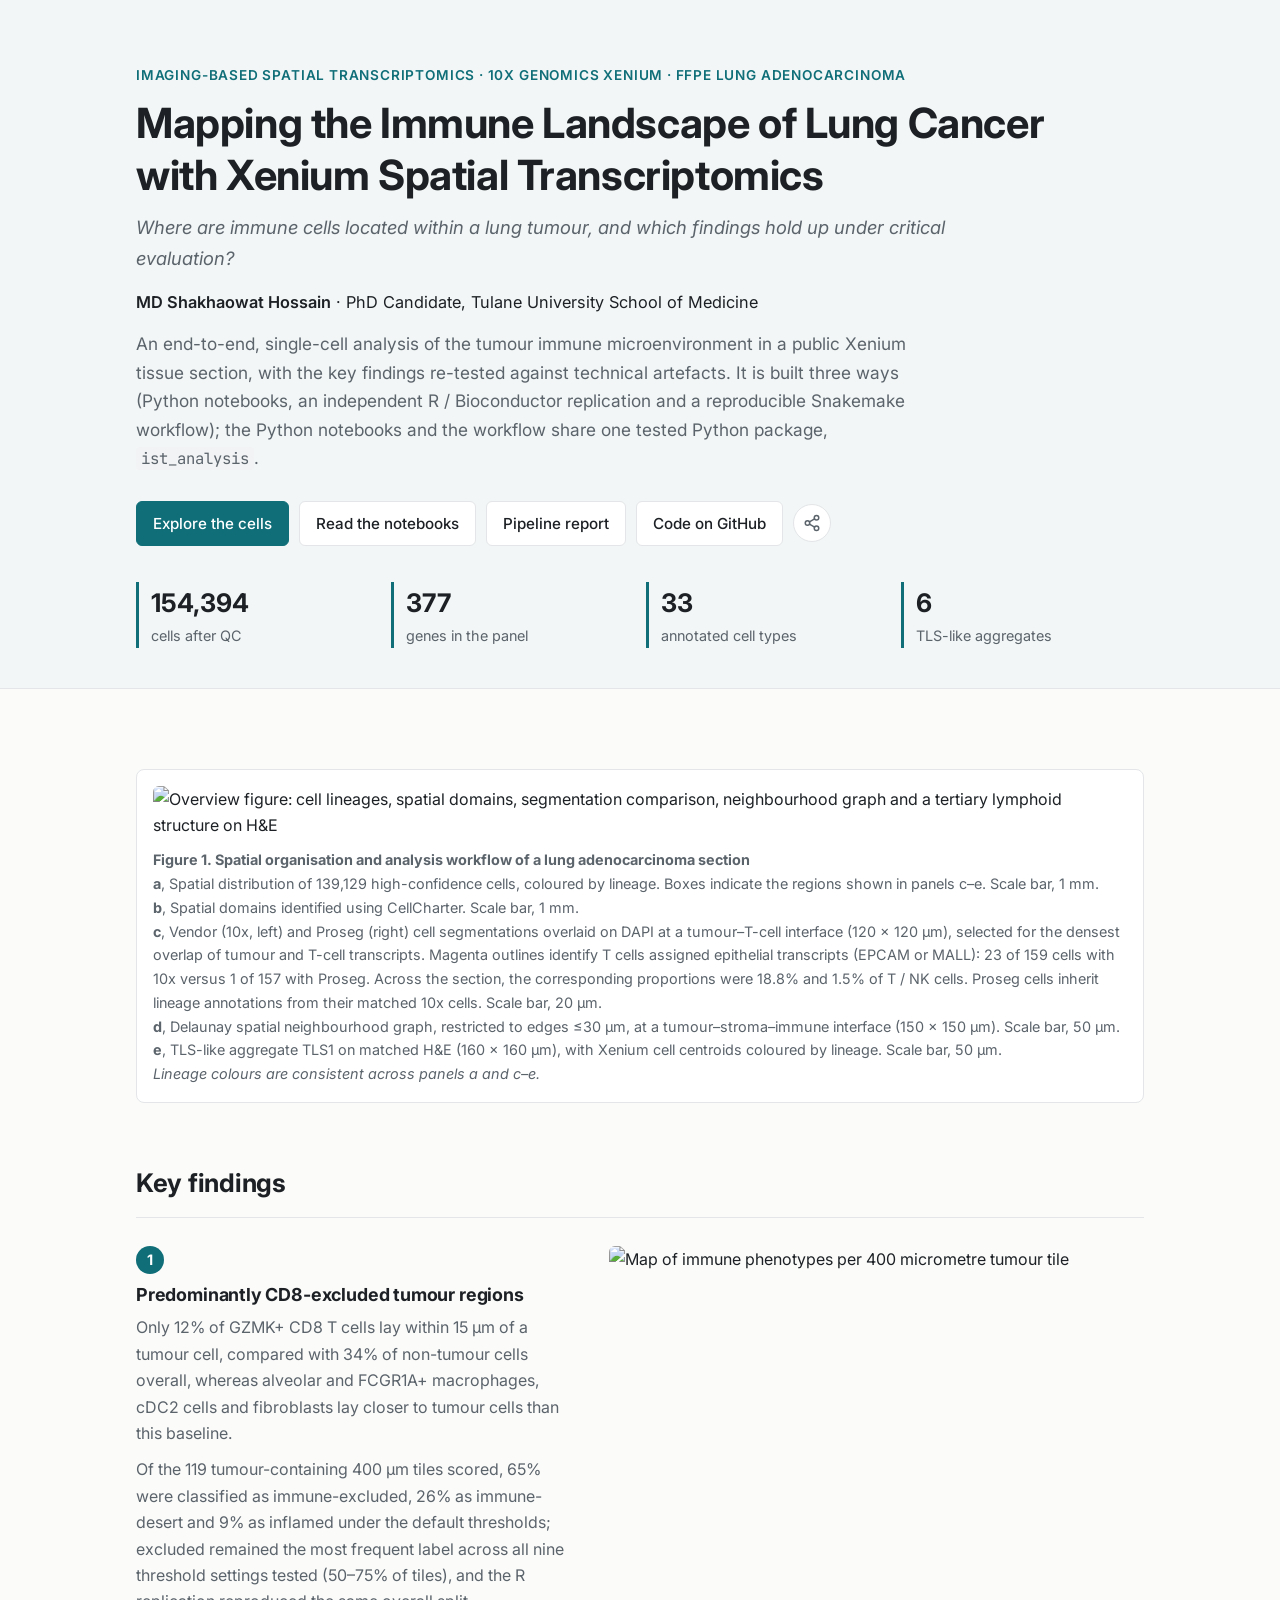
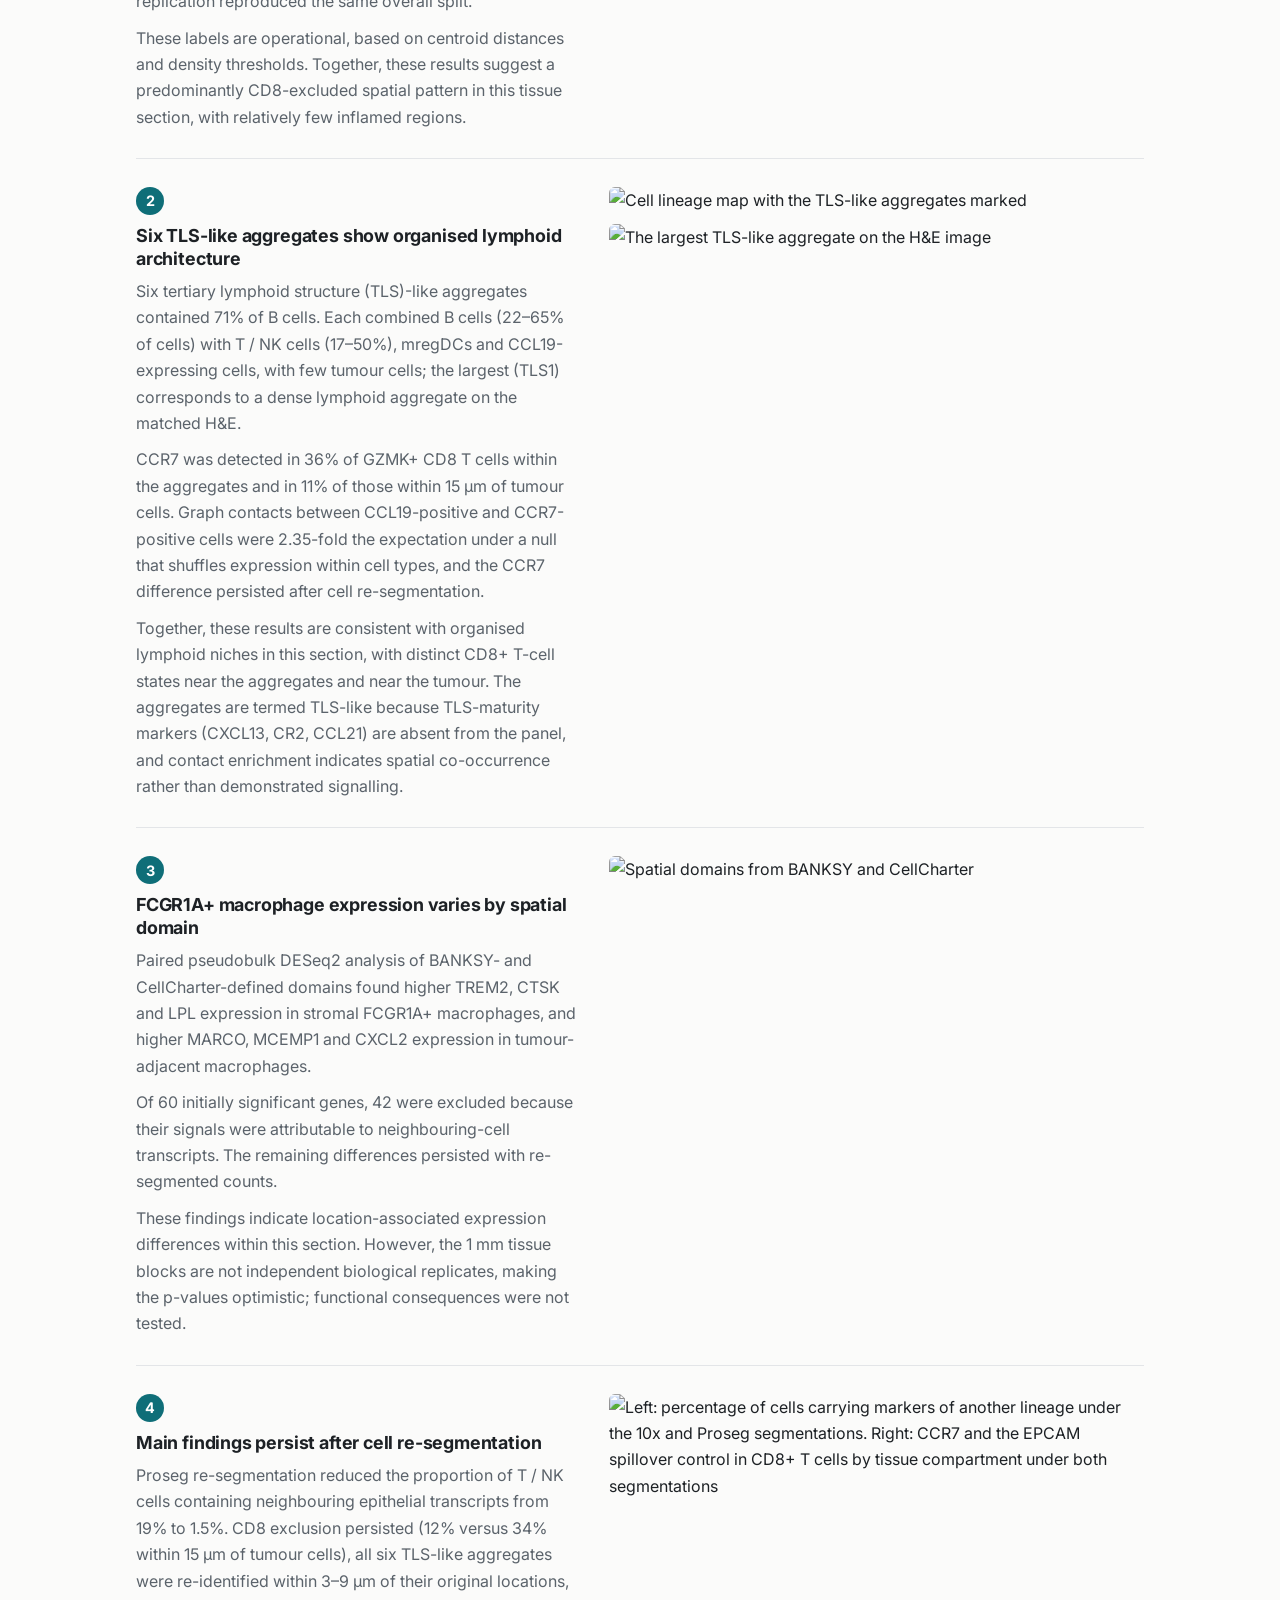
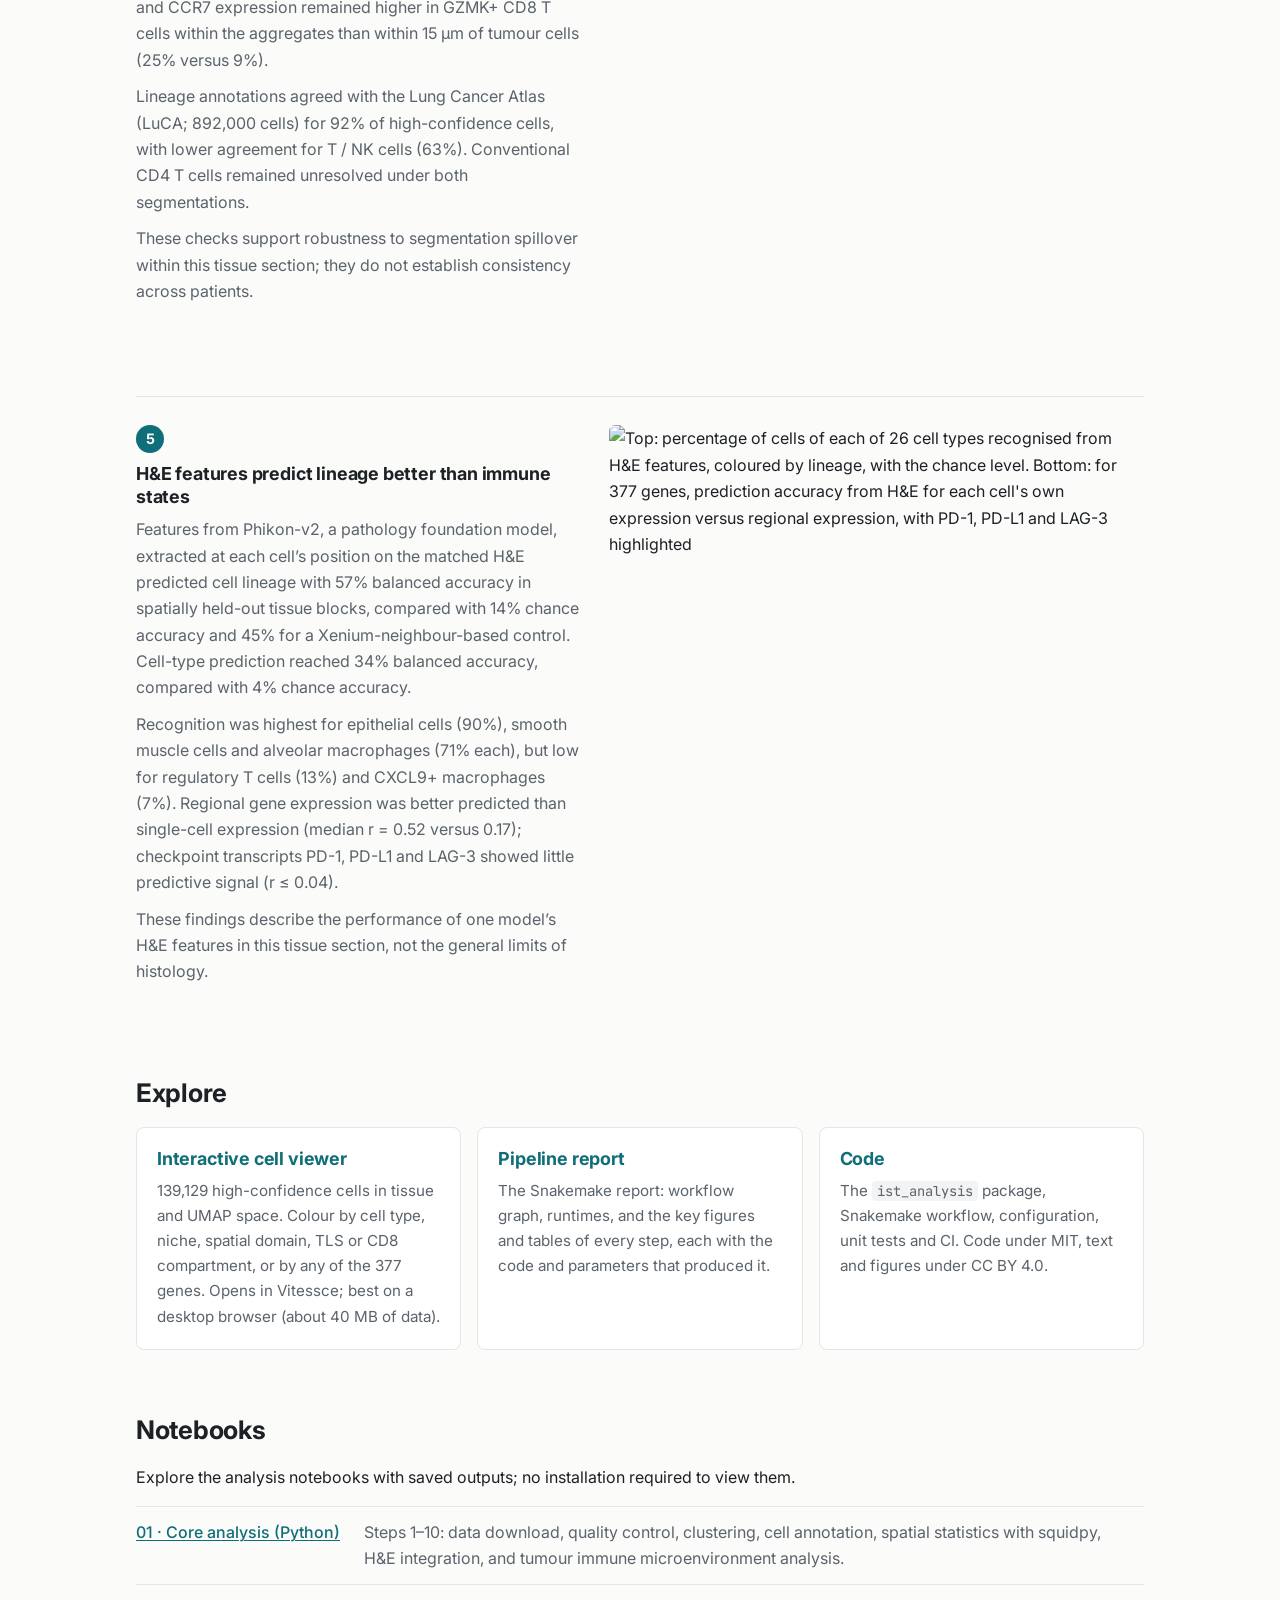
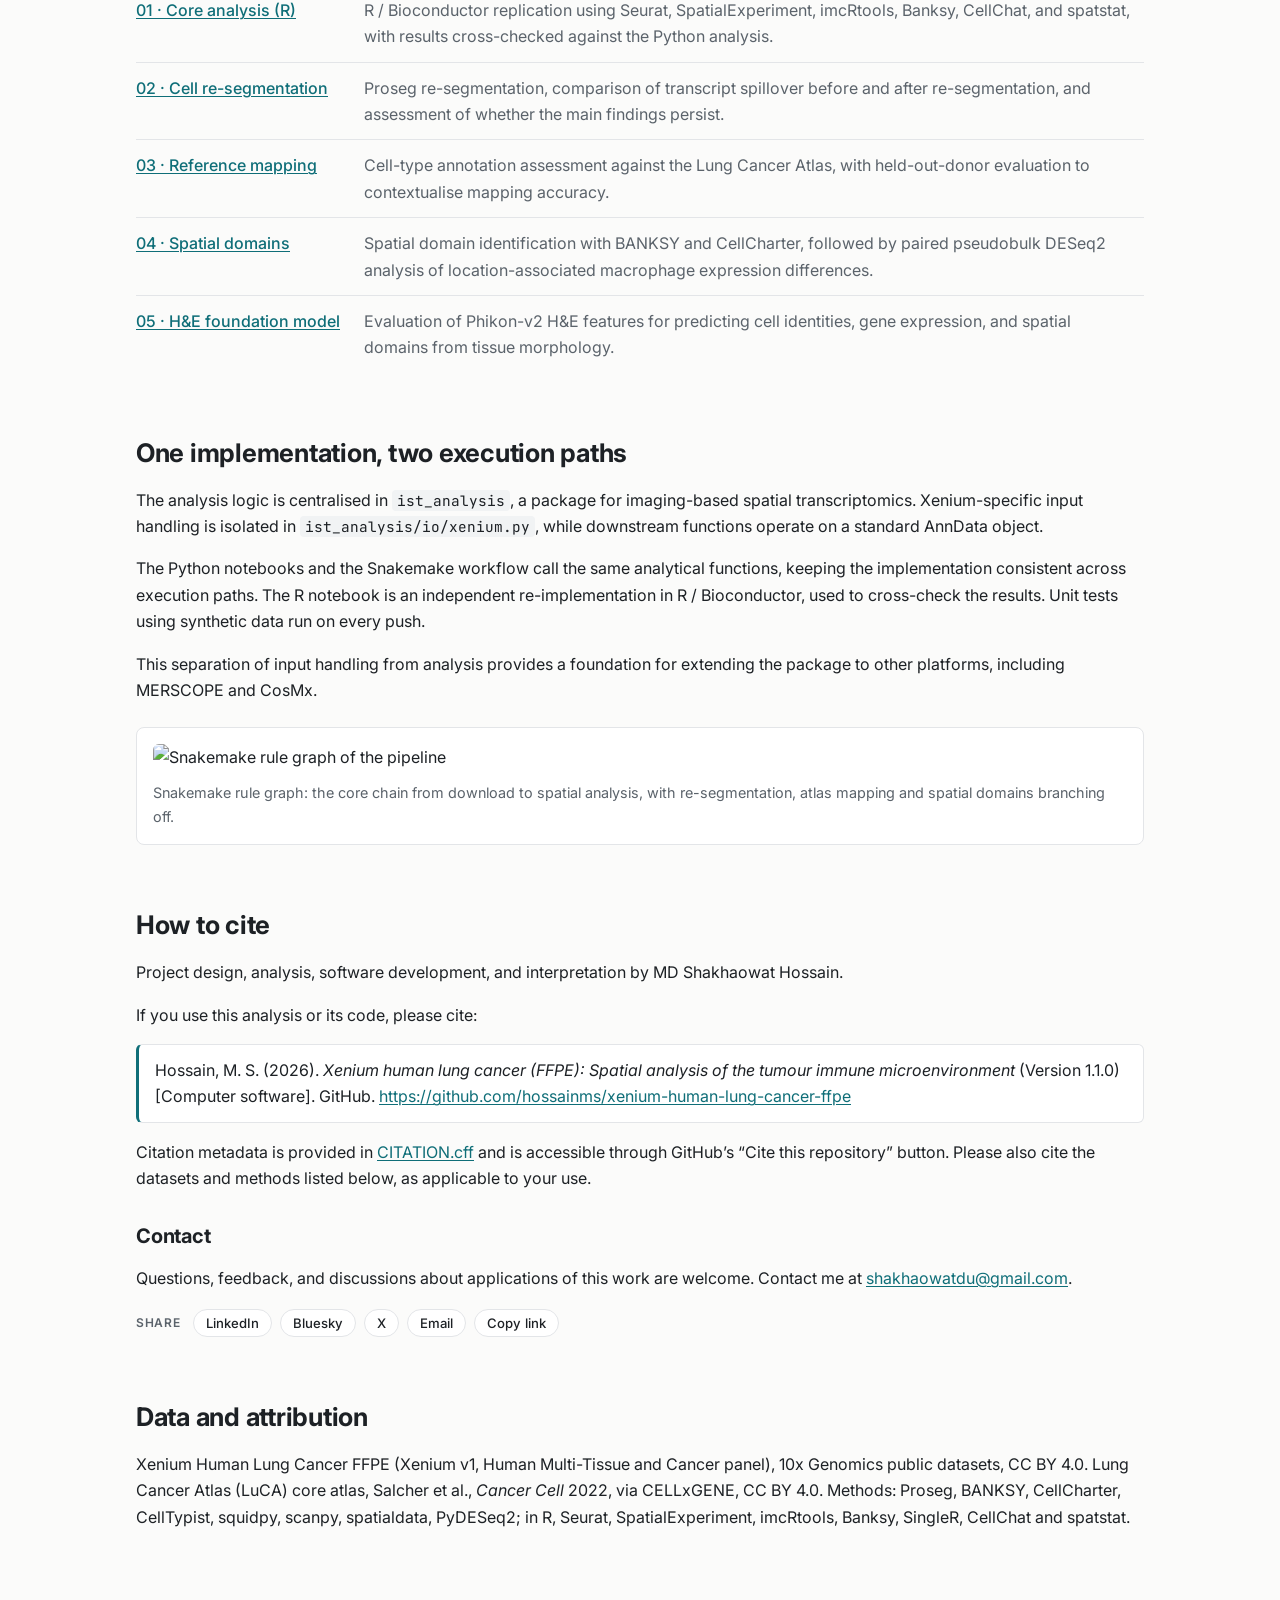
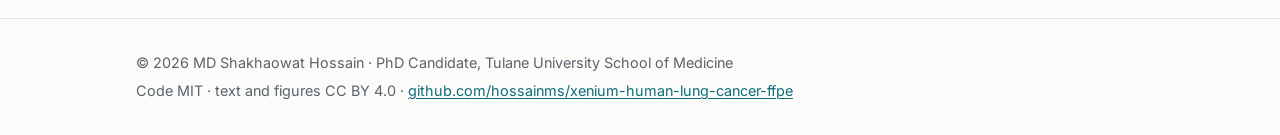
==== commit f7f81153: "Align README and project site findings with the qualified notebook results Author: MD Shakhaowat Hos" ====
--- a/site/index.html
+++ b/site/index.html
@@ -6,11 +6,11 @@
   <meta name="viewport" content="width=device-width, initial-scale=1">
   <title>Xenium Lung Cancer Immune Landscape</title>
   <meta name="description"
-    content="An end-to-end, single-cell analysis of the tumour immune microenvironment in a public 10x Genomics Xenium lung adenocarcinoma section, with every key finding tested against technical artefacts.">
+    content="An end-to-end, single-cell analysis of the tumour immune microenvironment in a public 10x Genomics Xenium lung adenocarcinoma section, with the key findings re-tested against technical artefacts.">
   <meta property="og:type" content="website">
   <meta property="og:title" content="Mapping the Immune Landscape of Lung Cancer with Xenium Spatial Transcriptomics">
   <meta property="og:description"
-    content="An end-to-end, single-cell analysis of the tumour immune microenvironment in a public 10x Genomics Xenium lung adenocarcinoma section, with every key finding tested against technical artefacts.">
+    content="An end-to-end, single-cell analysis of the tumour immune microenvironment in a public 10x Genomics Xenium lung adenocarcinoma section, with the key findings re-tested against technical artefacts.">
   <meta property="og:url" content="https://hossainms.github.io/xenium-human-lung-cancer-ffpe/">
   <meta property="og:image"
     content="https://hossainms.github.io/xenium-human-lung-cancer-ffpe/images/overview_figure.jpg">
@@ -39,7 +39,7 @@
         Medicine</p>
       <p class="lede">An end-to-end, single-cell analysis of the tumour immune microenvironment in a public Xenium
         tissue section,
-        with every key finding tested against technical artefacts. It is built three ways (Python notebooks, an
+        with the key findings re-tested against technical artefacts. It is built three ways (Python notebooks, an
         independent
         R / Bioconductor replication and a reproducible Snakemake workflow); the Python notebooks and the workflow share one tested Python package, <code>ist_analysis</code>.
       </p>
@@ -99,16 +99,9 @@
         <div class="text">
           <span class="num">1</span>
           <h3>Predominantly CD8-excluded tumour regions</h3>
-          <p>Only 12% of CD8+ T cells were located within 15 &micro;m of a tumour cell, compared with 34% of non-tumour
-            cells
-            overall. Macrophages, dendritic cells and fibroblasts were prominent along the tumour boundary.</p>
-          <p>At the 400 &micro;m tile scale, 65% of tumour-containing tiles were classified as <em>immune-excluded</em>,
-            26% as
-            <em>immune deserts</em> and 9% as <em>inflamed</em>. Python and R analyses produced identical tile
-            classifications.
-          </p>
-          <p>Together, these results suggest a predominantly CD8-excluded spatial pattern in this tissue section, with
-            relatively few inflamed regions.</p>
+          <p>Only 12% of GZMK+ CD8 T cells lay within 15 &micro;m of a tumour cell, compared with 34% of non-tumour cells overall, whereas alveolar and FCGR1A+ macrophages, cDC2 cells and fibroblasts lay closer to tumour cells than this baseline.</p>
+          <p>Of the 119 tumour-containing 400 &micro;m tiles scored, 65% were classified as immune-excluded, 26% as immune-desert and 9% as inflamed under the default thresholds; excluded remained the most frequent label across all nine threshold settings tested (50&ndash;75% of tiles), and the R replication reproduced the same overall split.</p>
+          <p>These labels are operational, based on centroid distances and density thresholds. Together, these results suggest a predominantly CD8-excluded spatial pattern in this tissue section, with relatively few inflamed regions.</p>
         </div>
         <figure><img src="images/immune_phenotypes.png" alt="Map of immune phenotypes per 400 micrometre tumour tile"
             loading="lazy"></figure>
@@ -118,15 +111,9 @@
         <div class="text">
           <span class="num">2</span>
           <h3>Six TLS-like aggregates show organised lymphoid architecture</h3>
-          <p>Six tertiary lymphoid structure (TLS)-like aggregates were identified across the tissue section. These
-            aggregates featured B-cell-rich cores surrounded by T-cell rims; the largest (TLS1) showed the corresponding
-            lymphoid architecture on the matched H&amp;E.</p>
-          <p>The proportion of CCR7-expressing CD8+ T cells was 36% within the aggregates and 11% at the tumour border
-            (within 15 &micro;m of tumour cells). Contacts between CCL19-expressing and CCR7-expressing cells were
-            enriched 2.4-fold relative to a spatial permutation null that shuffles expression within cell types, and the
-            CCR7 difference persisted after cell re-segmentation.</p>
-          <p>Together, these results are consistent with organised lymphoid niches in this section, with distinct CD8+
-            T-cell states near the aggregates and at the tumour border.</p>
+          <p>Six tertiary lymphoid structure (TLS)-like aggregates contained 71% of B cells. Each combined B cells (22&ndash;65% of cells) with T / NK cells (17&ndash;50%), mregDCs and CCL19-expressing cells, with few tumour cells; the largest (TLS1) corresponds to a dense lymphoid aggregate on the matched H&amp;E.</p>
+          <p>CCR7 was detected in 36% of GZMK+ CD8 T cells within the aggregates and in 11% of those within 15 &micro;m of tumour cells. Graph contacts between CCL19-positive and CCR7-positive cells were 2.35-fold the expectation under a null that shuffles expression within cell types, and the CCR7 difference persisted after cell re-segmentation.</p>
+          <p>Together, these results are consistent with organised lymphoid niches in this section, with distinct CD8+ T-cell states near the aggregates and near the tumour. The aggregates are termed TLS-like because TLS-maturity markers (CXCL13, CR2, CCL21) are absent from the panel, and contact enrichment indicates spatial co-occurrence rather than demonstrated signalling.</p>
         </div>
         <figure><img src="images/tls_lineage_map.jpg" alt="Cell lineage map with the TLS-like aggregates marked"
             loading="lazy">
@@ -158,10 +145,9 @@
           <p>Proseg re-segmentation reduced the proportion of T / NK cells containing neighbouring epithelial
             transcripts from 19% to 1.5%. CD8 exclusion persisted (12% versus 34% within 15 &micro;m of tumour cells),
             all six TLS-like aggregates were re-identified within 3&ndash;9 &micro;m of their original locations, and
-            CCR7 expression remained higher in CD8+ T cells within the aggregates than at the tumour border (25% versus
+            CCR7 expression remained higher in GZMK+ CD8 T cells within the aggregates than within 15 &micro;m of tumour cells (25% versus
             9%).</p>
-          <p>Lineage annotations agreed with the Lung Cancer Atlas (LuCA; 892,000 cells) for 92% of high-confidence
-            cells.</p>
+          <p>Lineage annotations agreed with the Lung Cancer Atlas (LuCA; 892,000 cells) for 92% of high-confidence cells, with lower agreement for T / NK cells (63%). Conventional CD4 T cells remained unresolved under both segmentations.</p>
           <p>These checks support robustness to segmentation spillover within this tissue section; they do not establish
             consistency across patients.</p>
         </div>
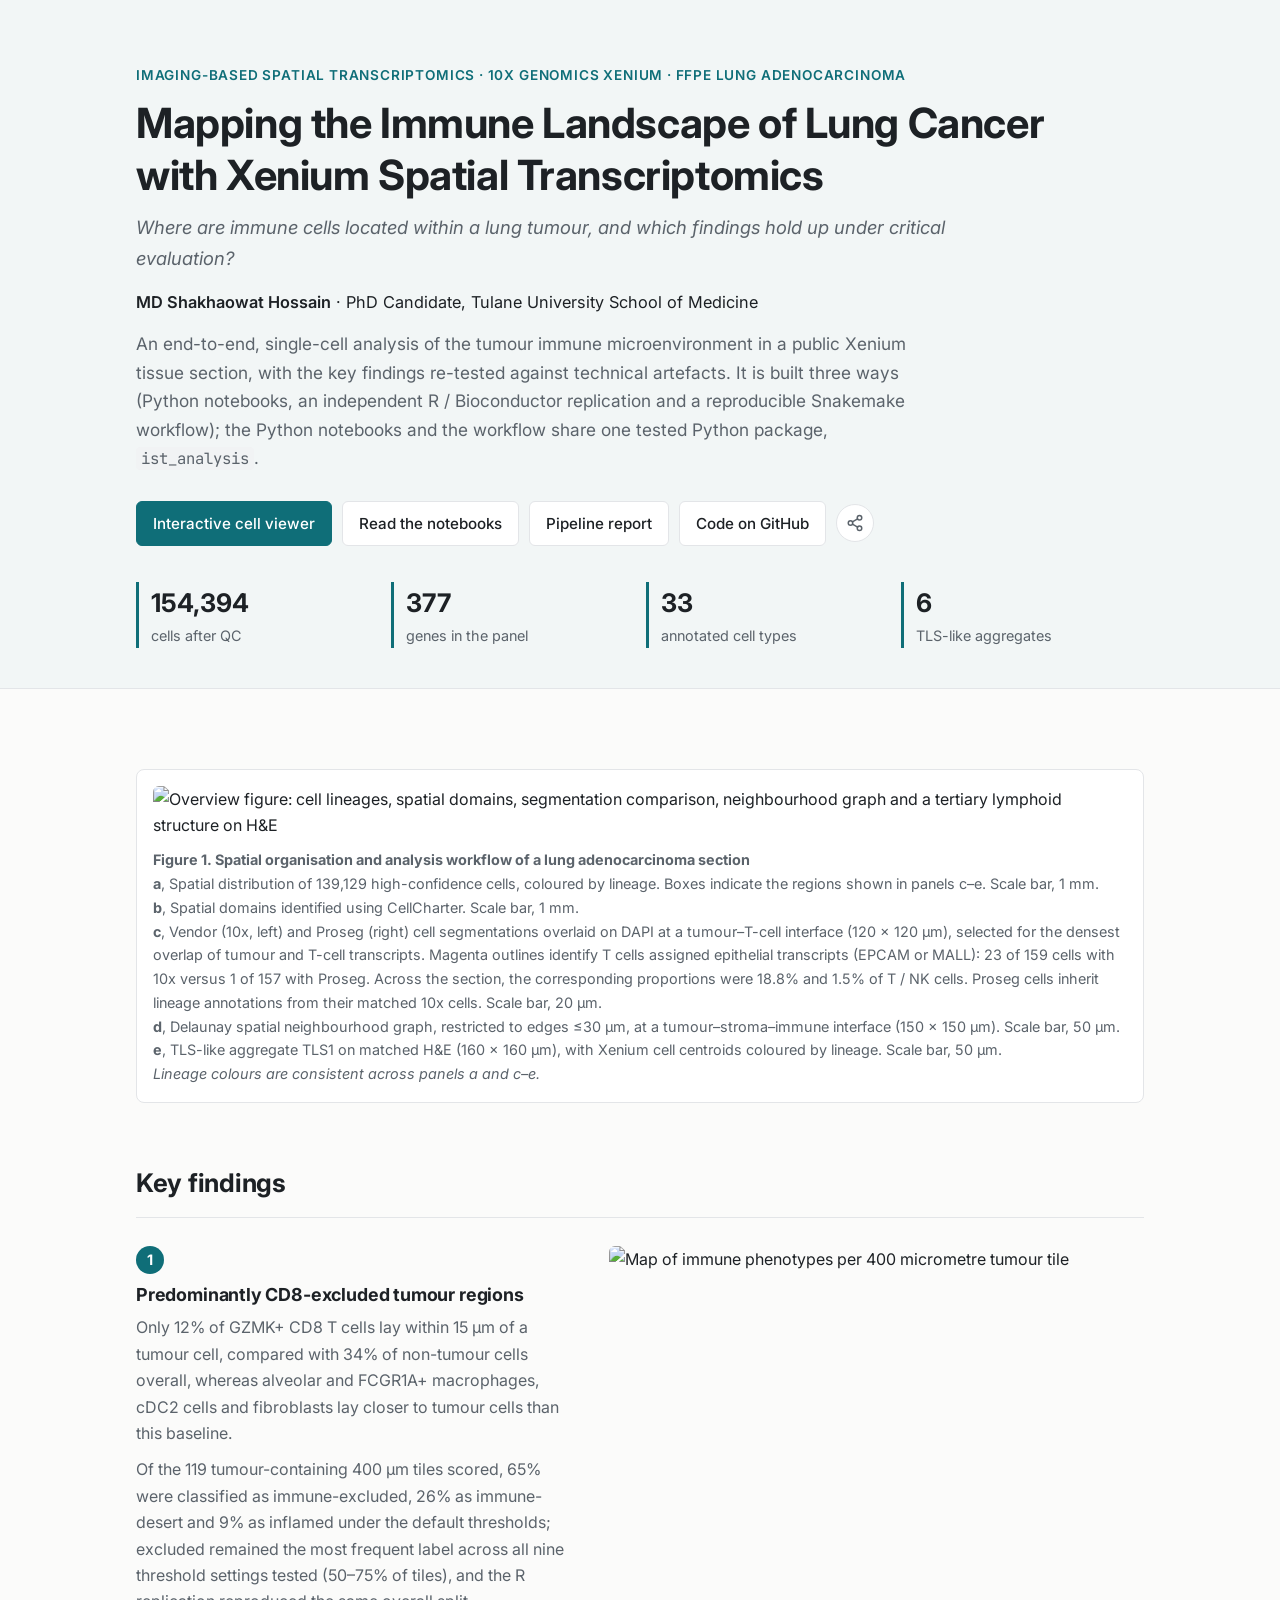
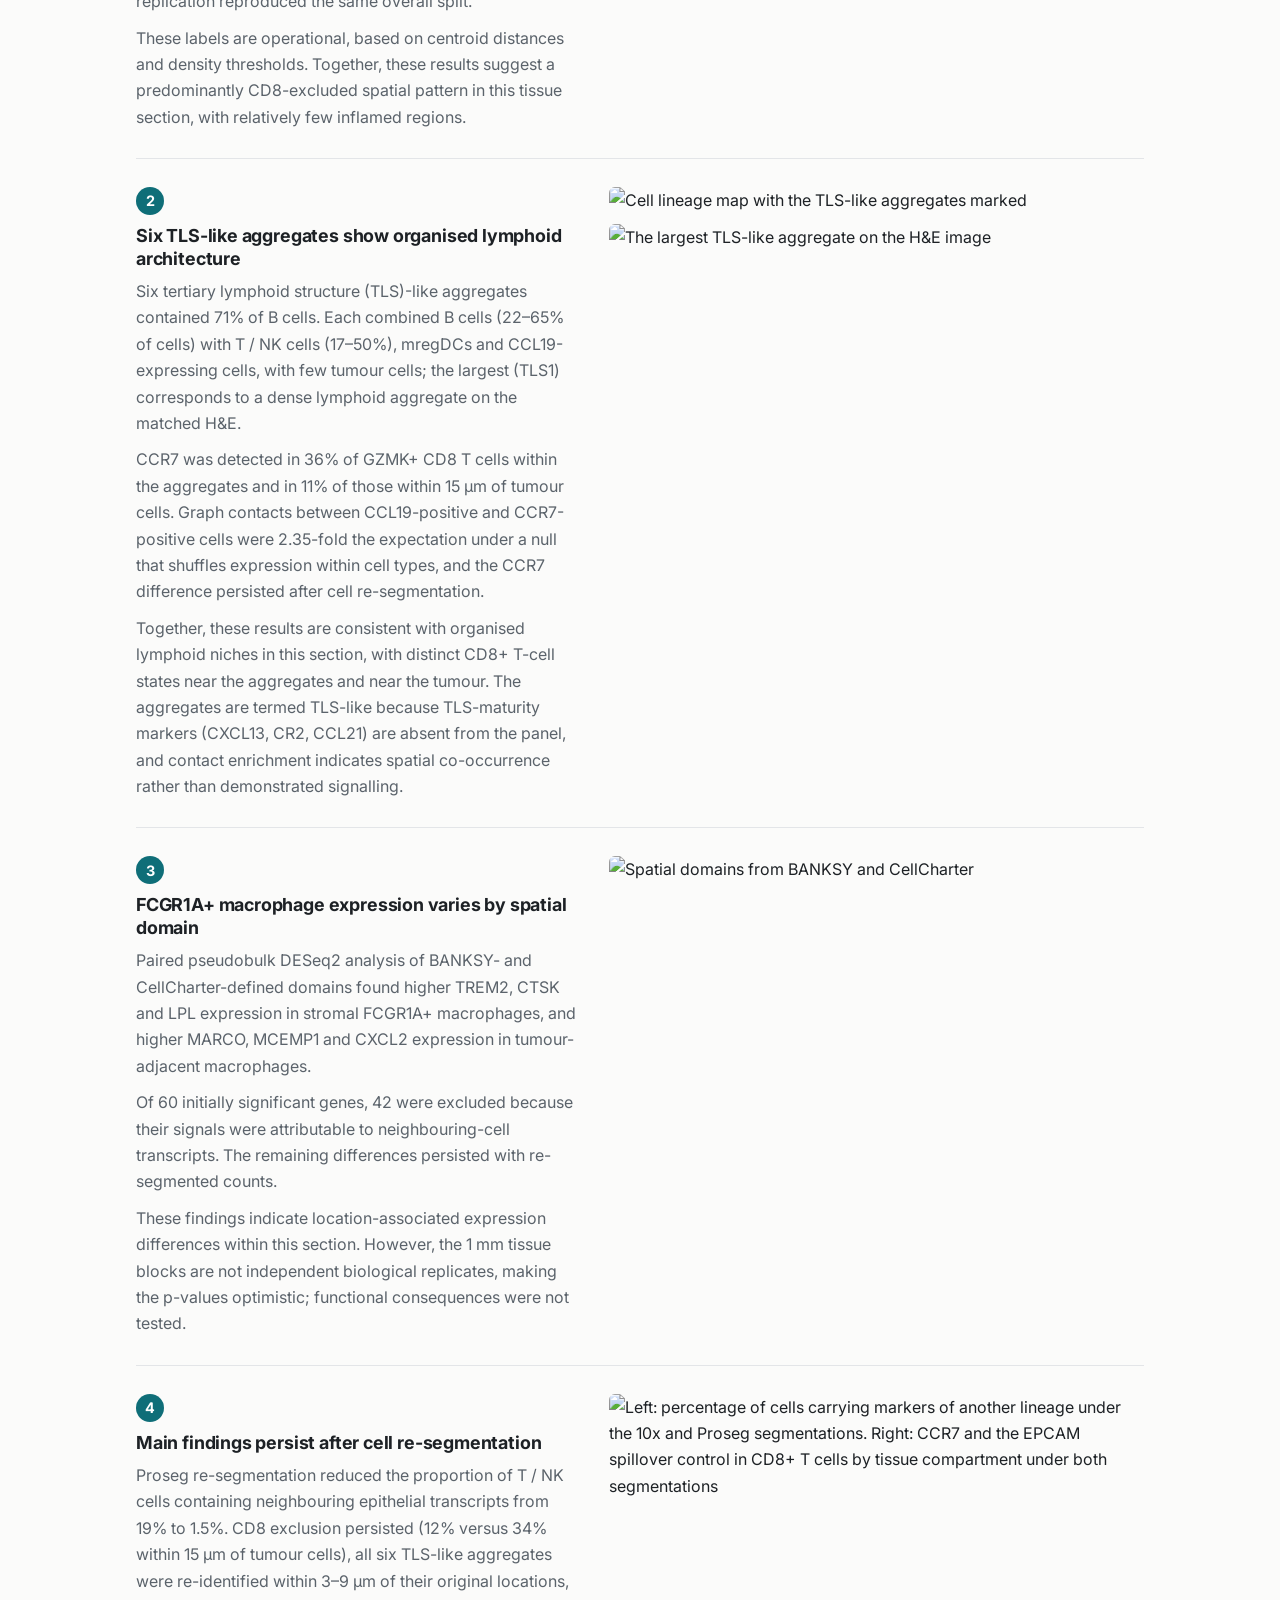
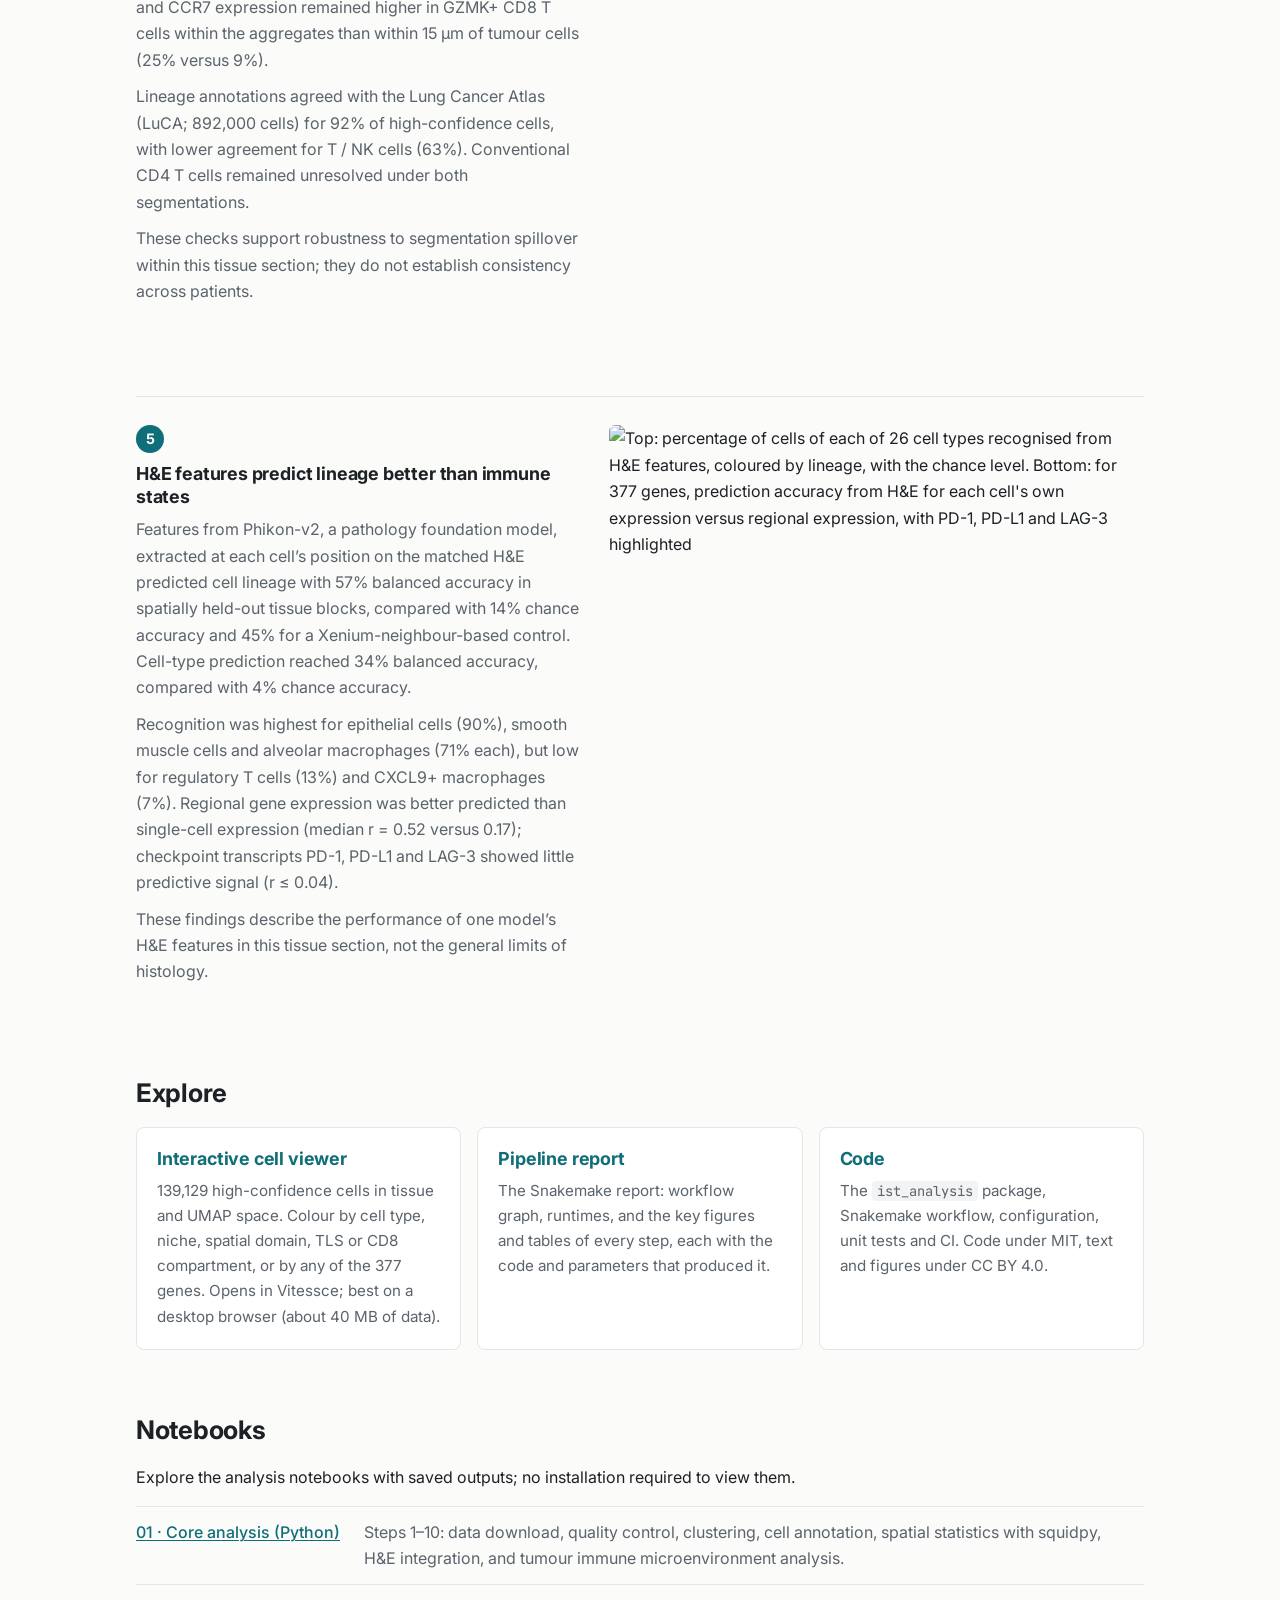
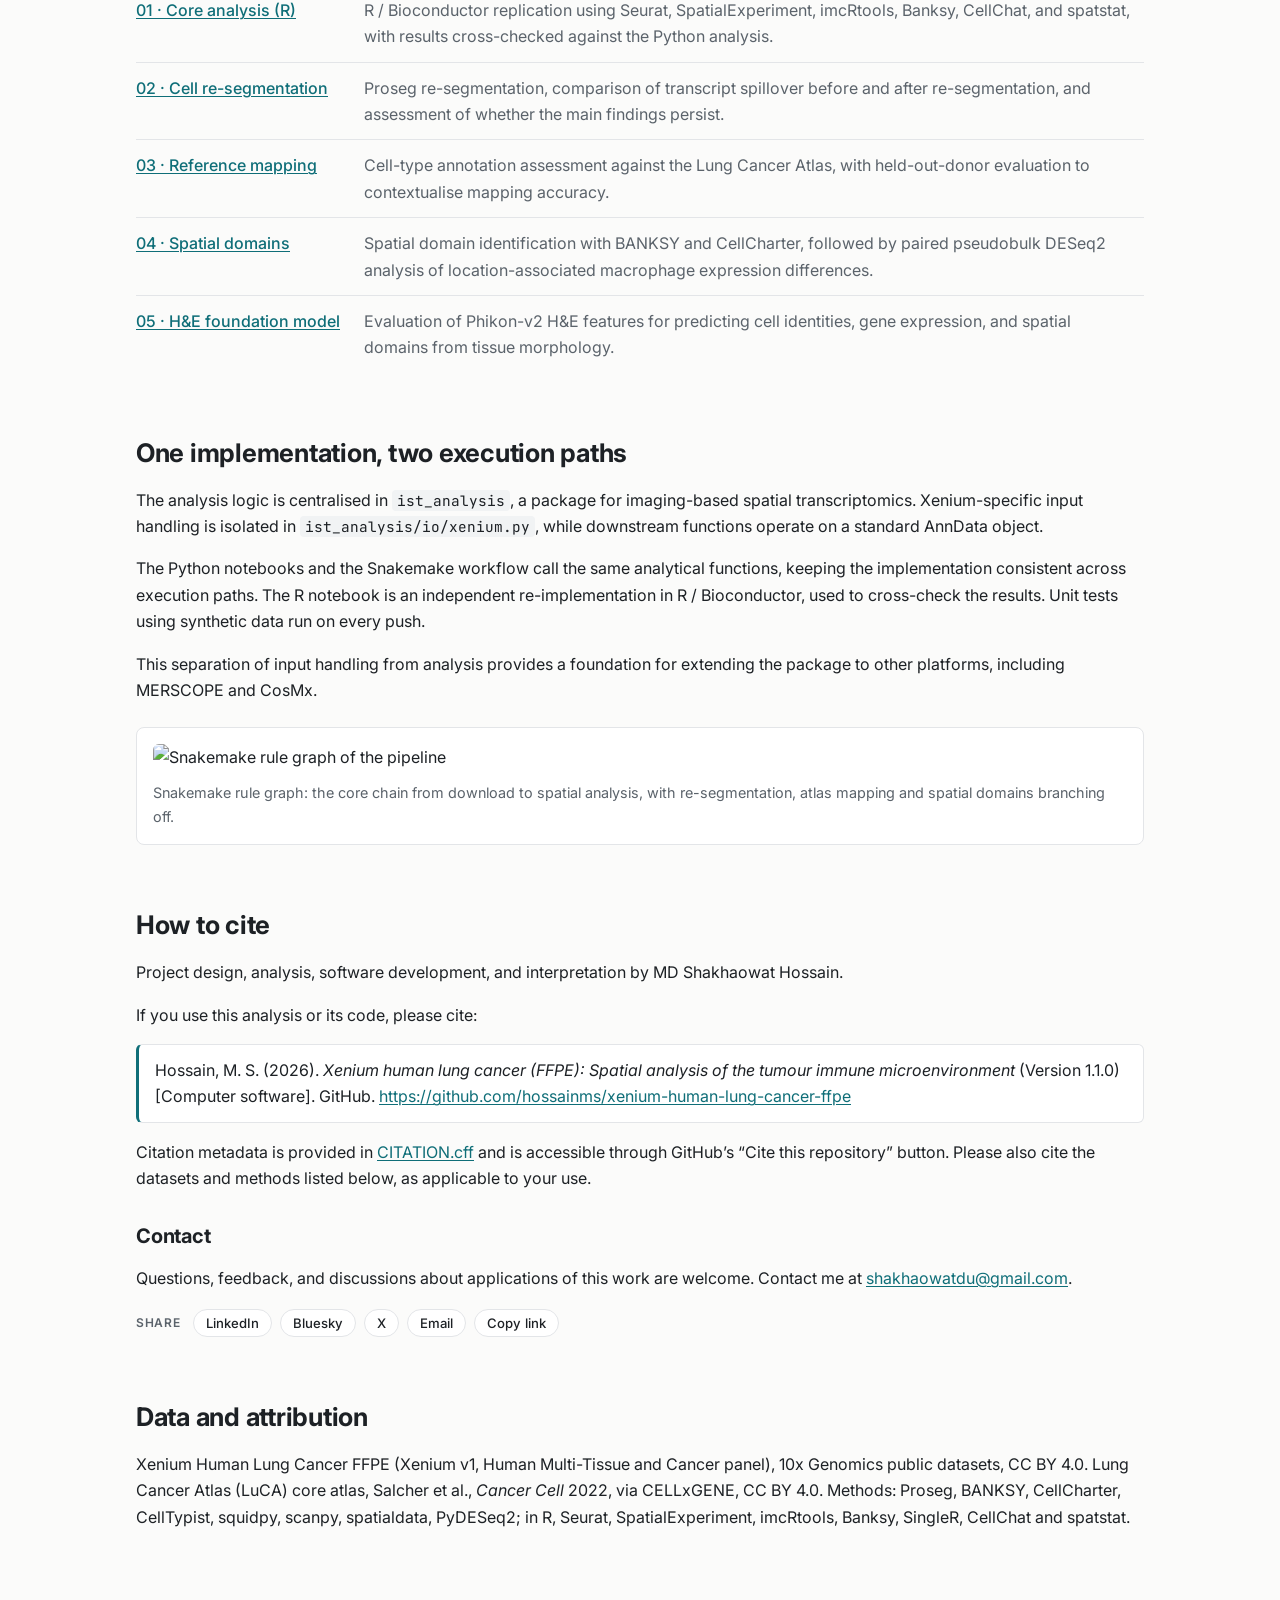
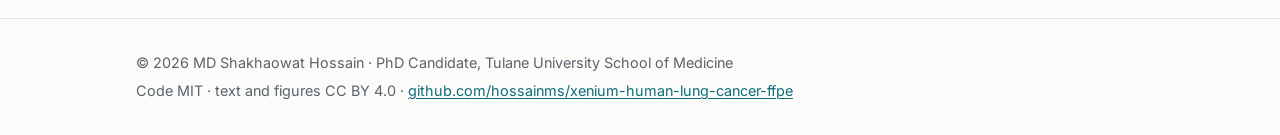
==== commit 60989fd6: "Label the hero viewer button as the interactive cell viewer and open it in a new tab Author: MD Shak" ====
--- a/site/index.html
+++ b/site/index.html
@@ -44,9 +44,8 @@
         R / Bioconductor replication and a reproducible Snakemake workflow); the Python notebooks and the workflow share one tested Python package, <code>ist_analysis</code>.
       </p>
       <div class="actions">
-        <a class="btn primary"
-          href="https://vitessce.io/#?url=https://hossainms.github.io/xenium-human-lung-cancer-ffpe/viewer/config.json">Explore
-          the cells</a>
+        <a class="btn primary" href="https://vitessce.io/#?url=https://hossainms.github.io/xenium-human-lung-cancer-ffpe/viewer/config.json" target="_blank" rel="noopener noreferrer"
+          title="Opens in Vitessce (best on a desktop browser)">Interactive cell viewer</a>
         <a class="btn" href="#notebooks">Read the notebooks</a>
         <a class="btn" href="report.html">Pipeline report</a>
         <a class="btn" href="https://github.com/hossainms/xenium-human-lung-cancer-ffpe">Code on GitHub</a>
@@ -173,8 +172,7 @@
     <section id="explore">
       <h2>Explore</h2>
       <div class="cards">
-        <a class="card"
-          href="https://vitessce.io/#?url=https://hossainms.github.io/xenium-human-lung-cancer-ffpe/viewer/config.json">
+        <a class="card" href="https://vitessce.io/#?url=https://hossainms.github.io/xenium-human-lung-cancer-ffpe/viewer/config.json" target="_blank" rel="noopener noreferrer">
           <h3>Interactive cell viewer</h3>
           <p>139,129 high-confidence cells in tissue and UMAP space. Colour by cell type, niche, spatial domain, TLS or
             CD8 compartment, or by any of the 377 genes. Opens in Vitessce; best on a desktop
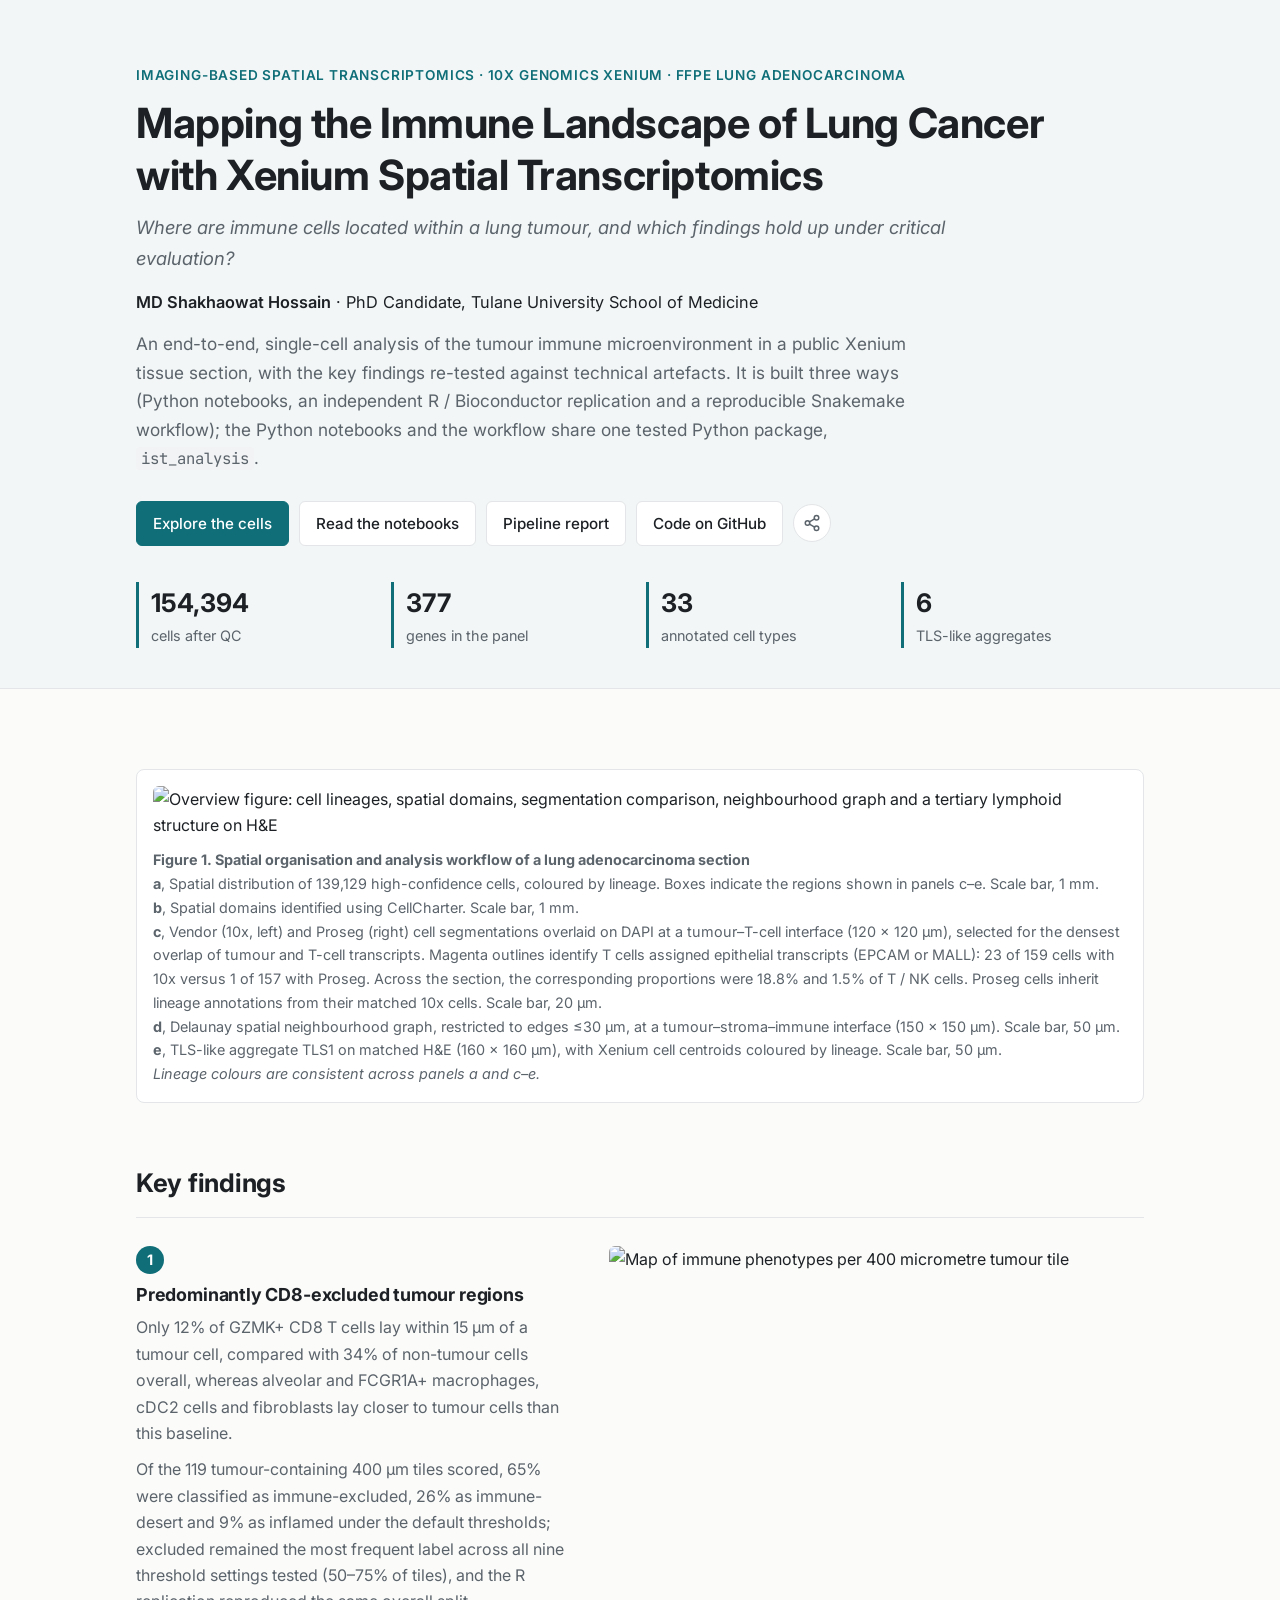
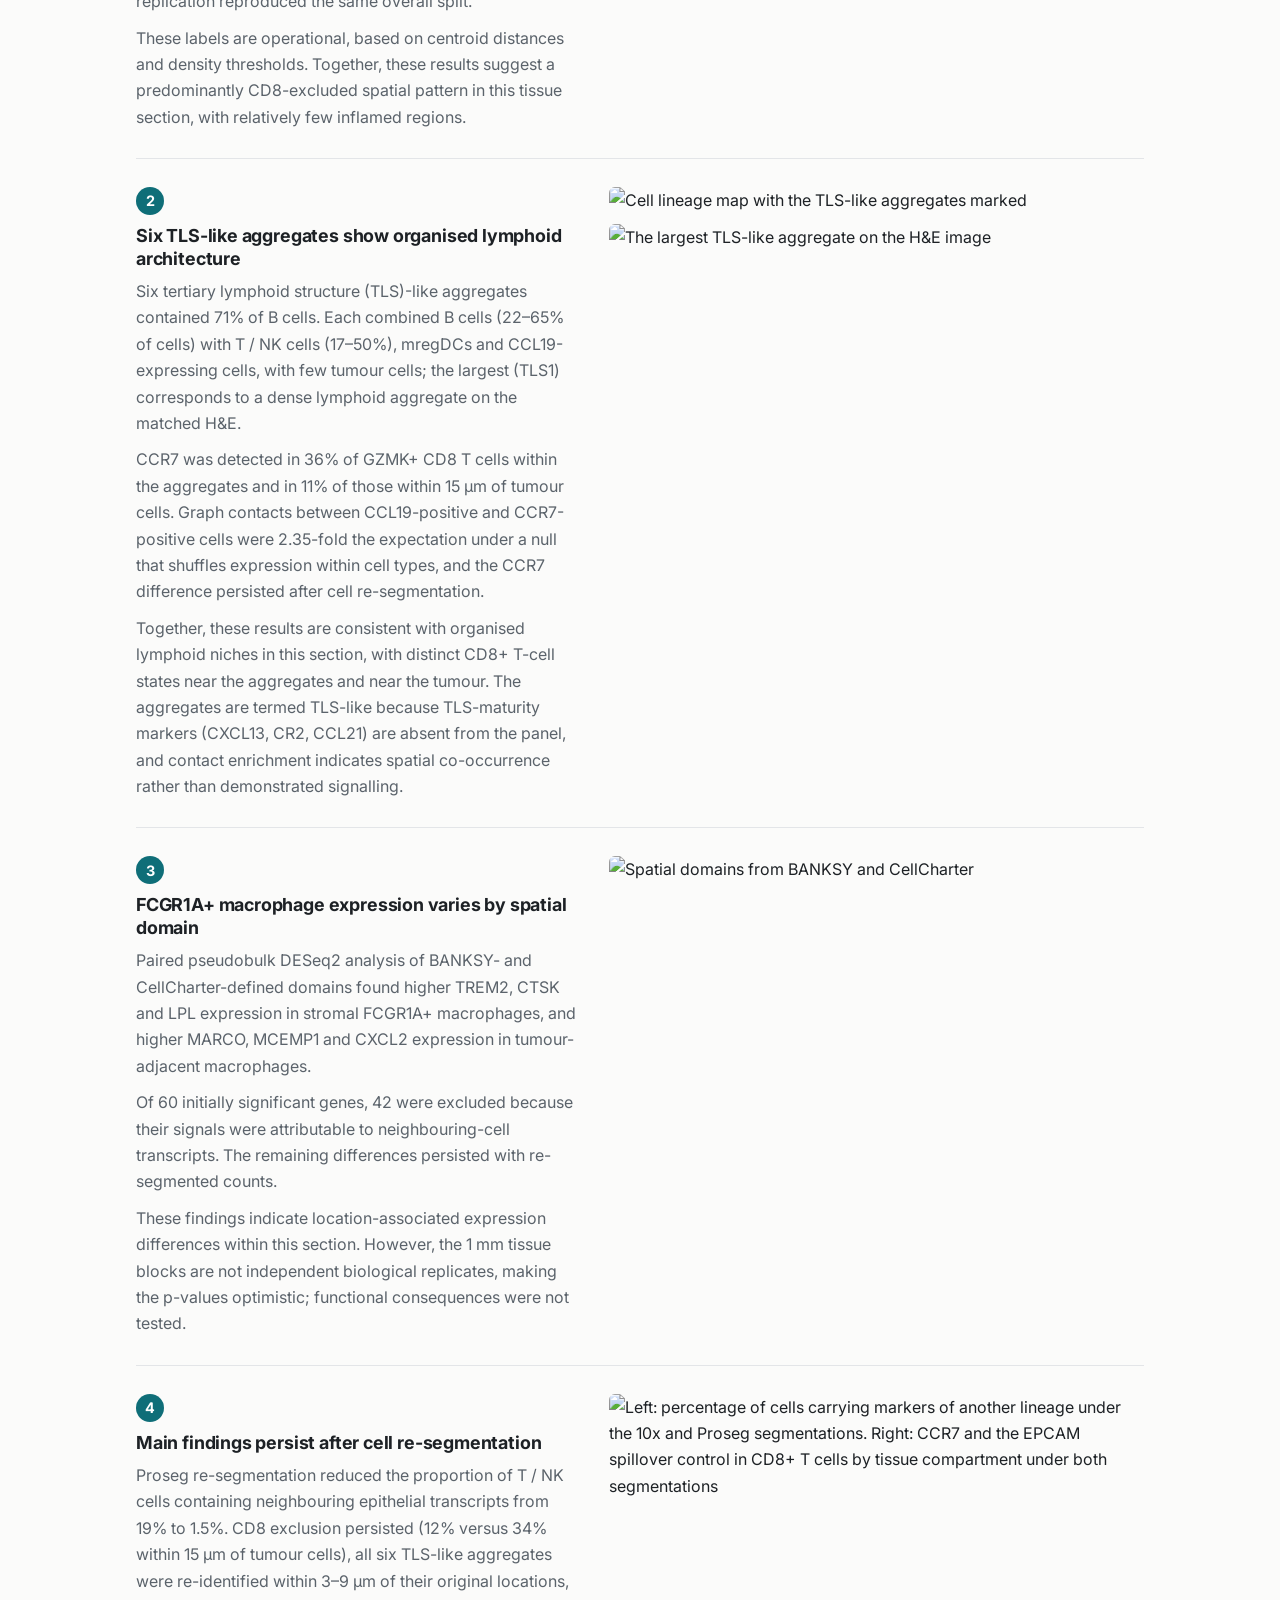
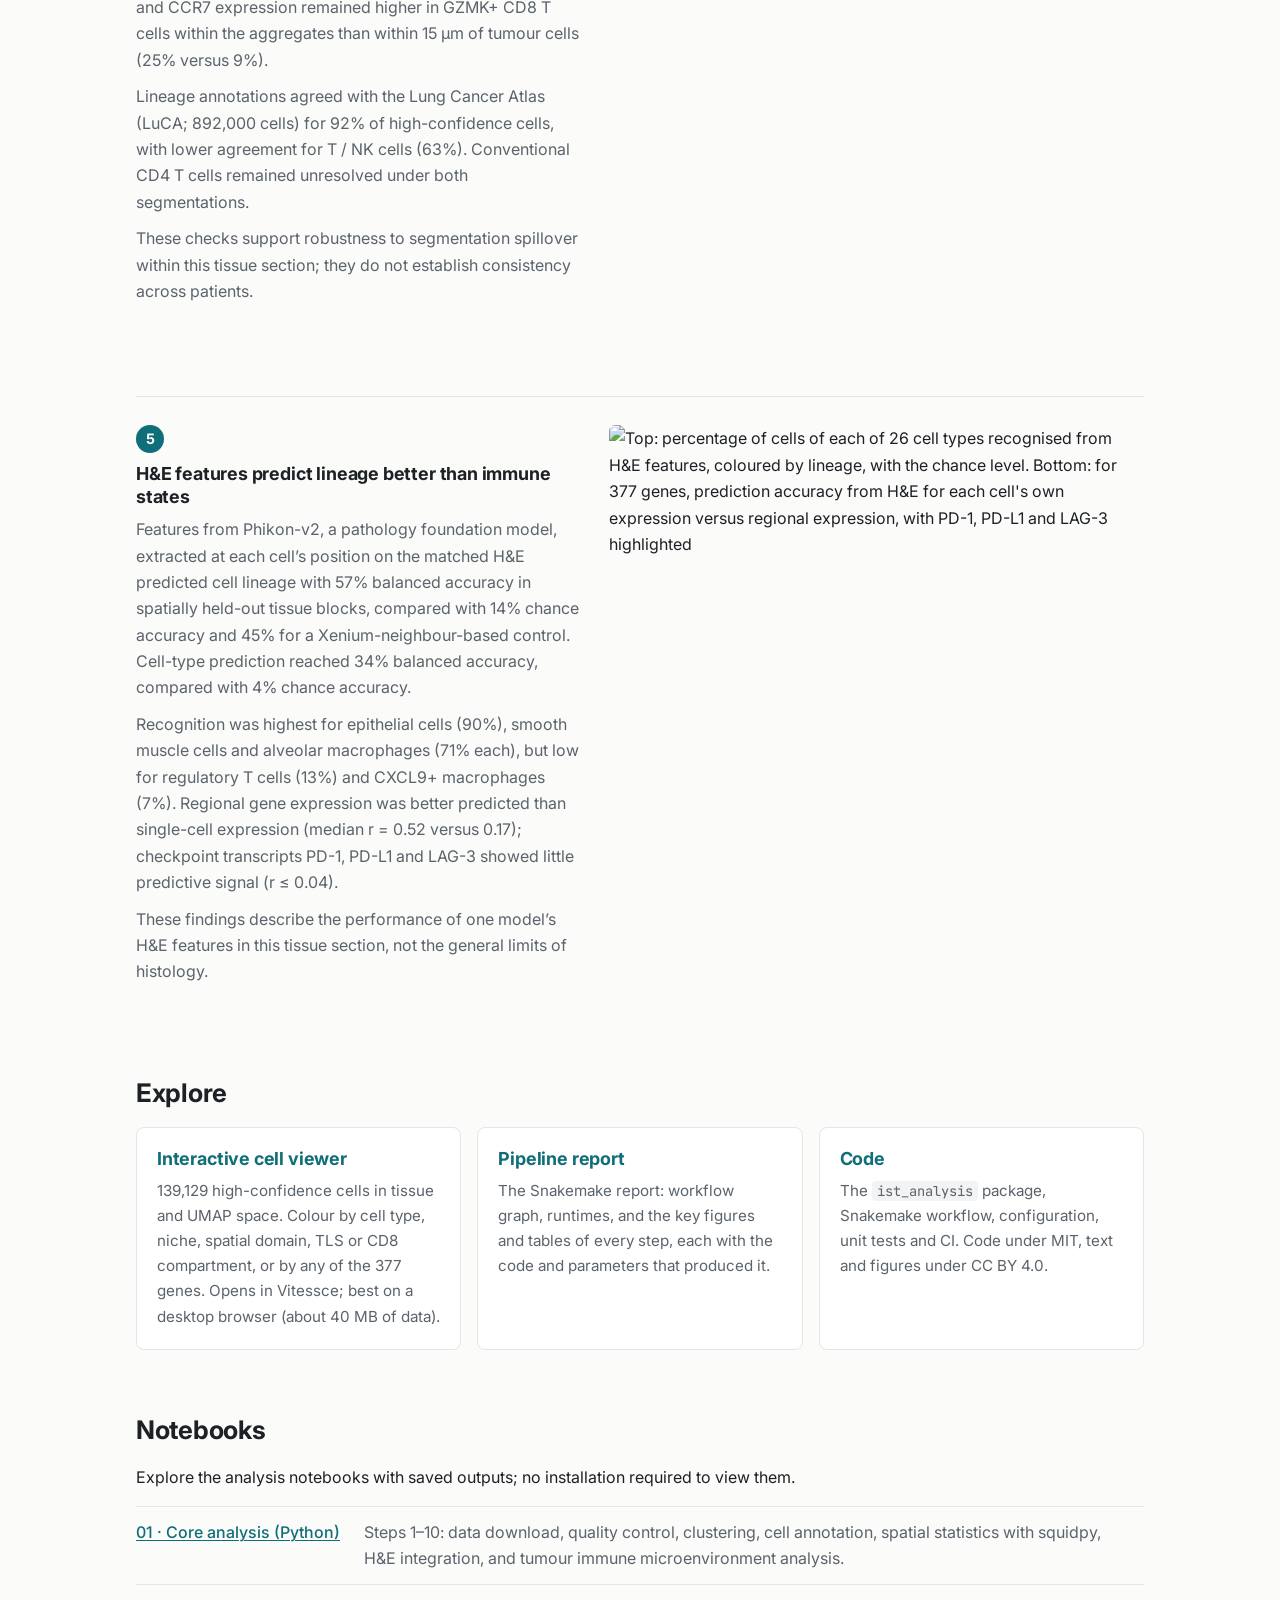
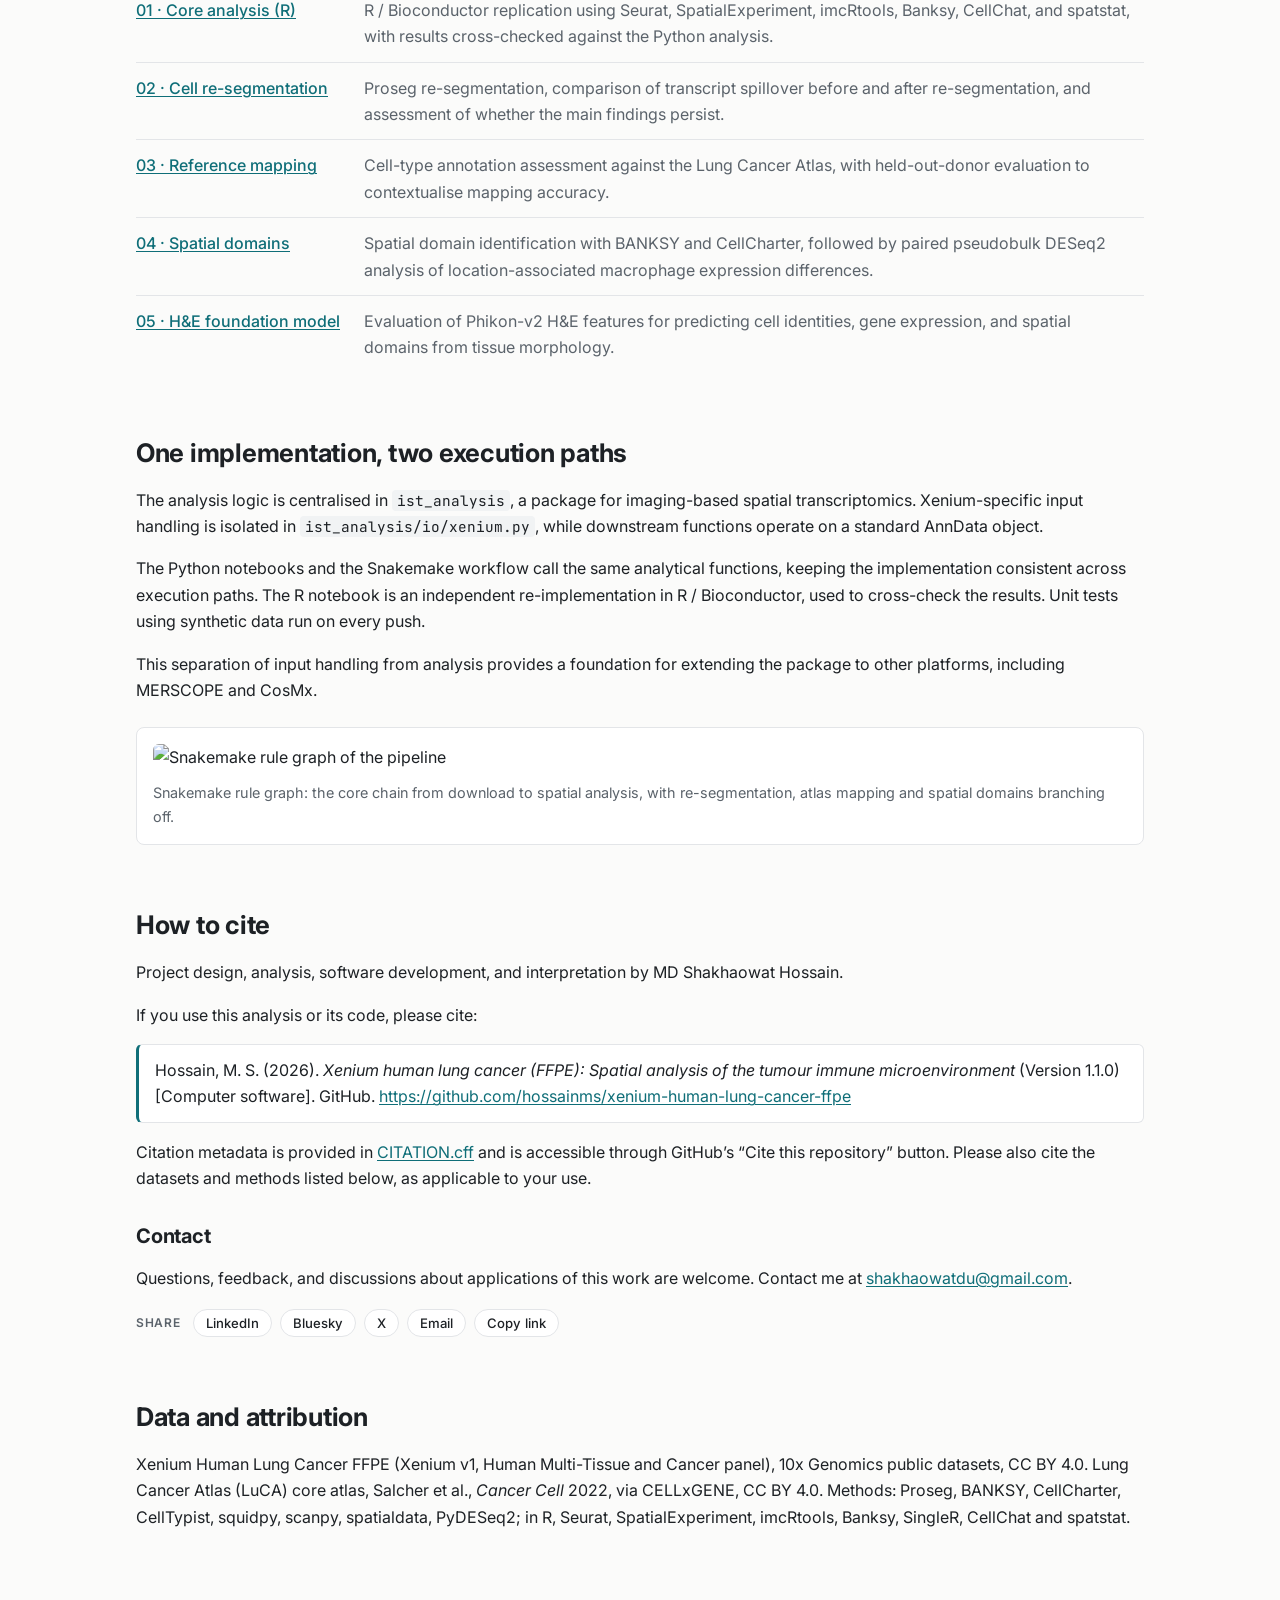
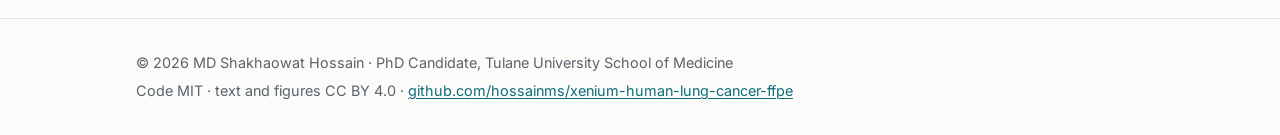
==== commit eb7a9cbe: "Restore the Explore the cells label on the hero viewer button Author: MD Shakhaowat Hossain" ====
--- a/site/index.html
+++ b/site/index.html
@@ -45,7 +45,7 @@
       </p>
       <div class="actions">
         <a class="btn primary" href="https://vitessce.io/#?url=https://hossainms.github.io/xenium-human-lung-cancer-ffpe/viewer/config.json" target="_blank" rel="noopener noreferrer"
-          title="Opens in Vitessce (best on a desktop browser)">Interactive cell viewer</a>
+          title="Opens the interactive cell viewer in Vitessce (best on a desktop browser)">Explore the cells</a>
         <a class="btn" href="#notebooks">Read the notebooks</a>
         <a class="btn" href="report.html">Pipeline report</a>
         <a class="btn" href="https://github.com/hossainms/xenium-human-lung-cancer-ffpe">Code on GitHub</a>
